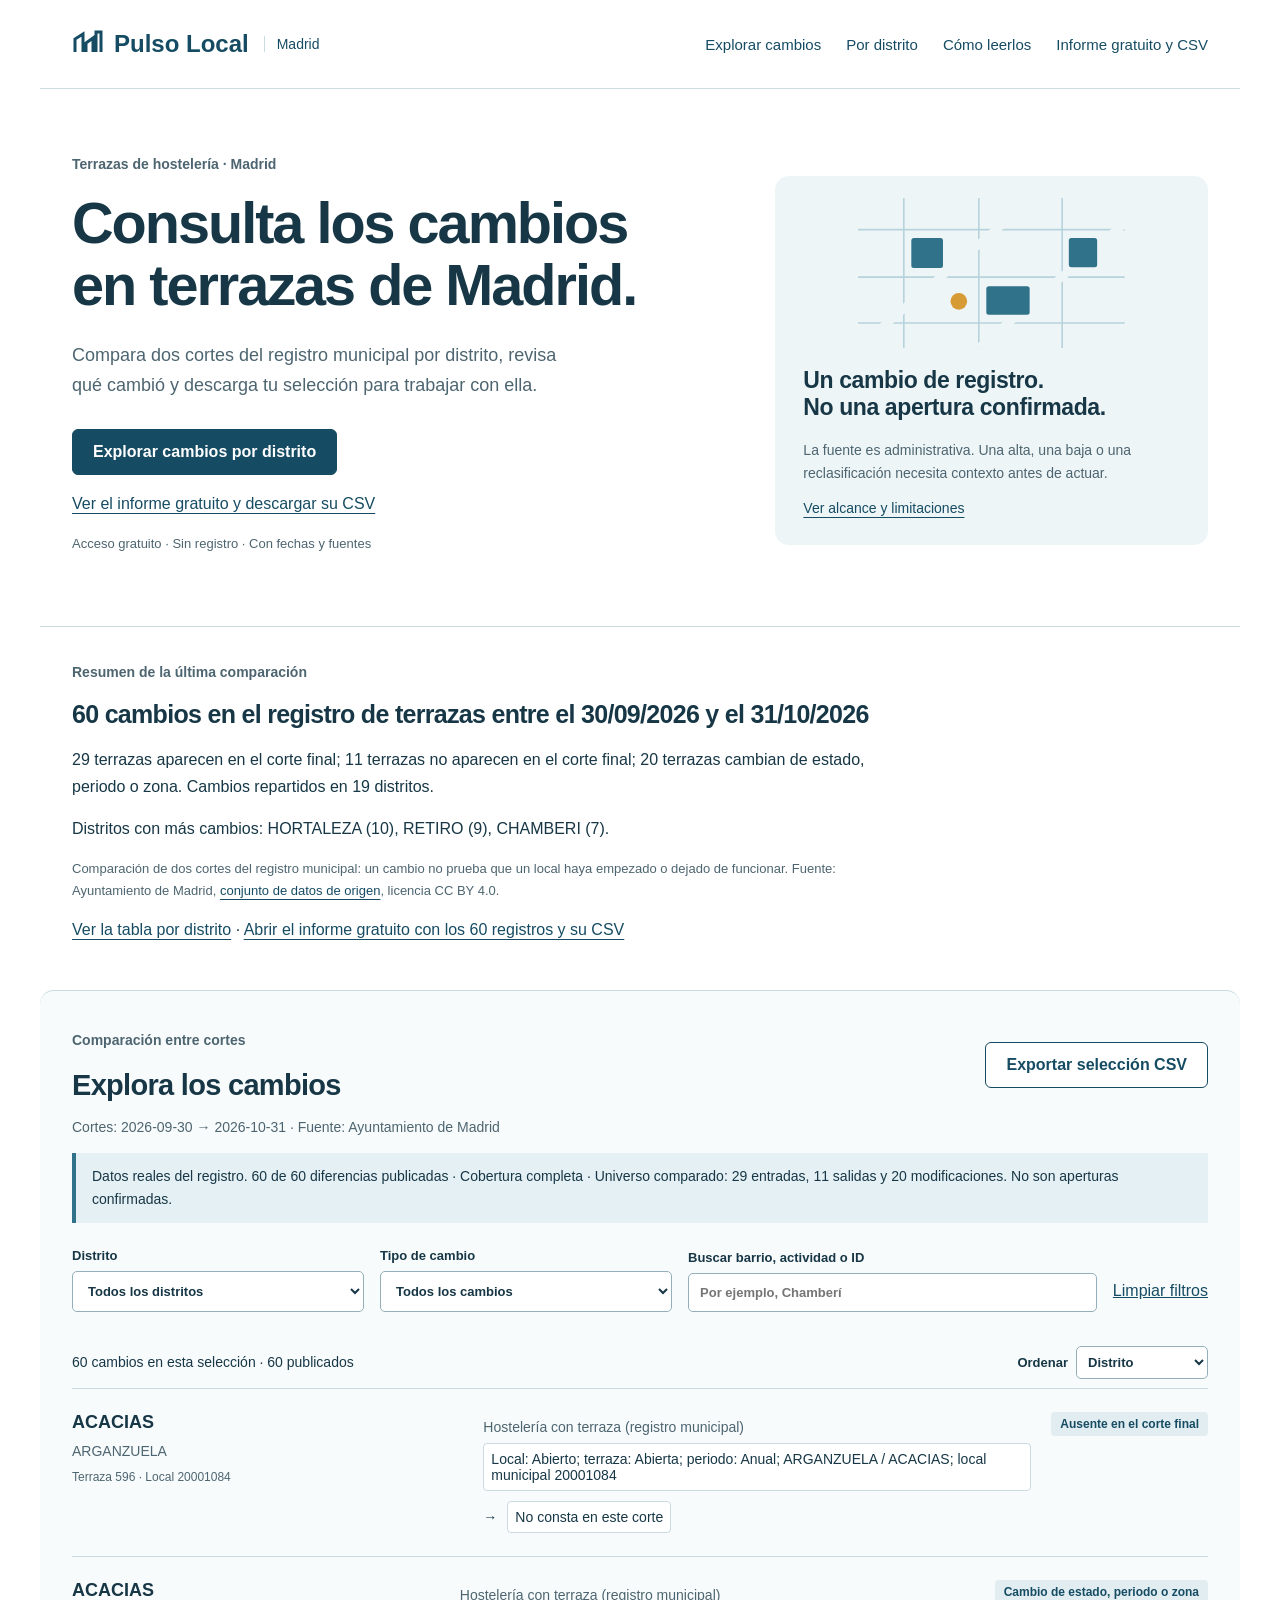
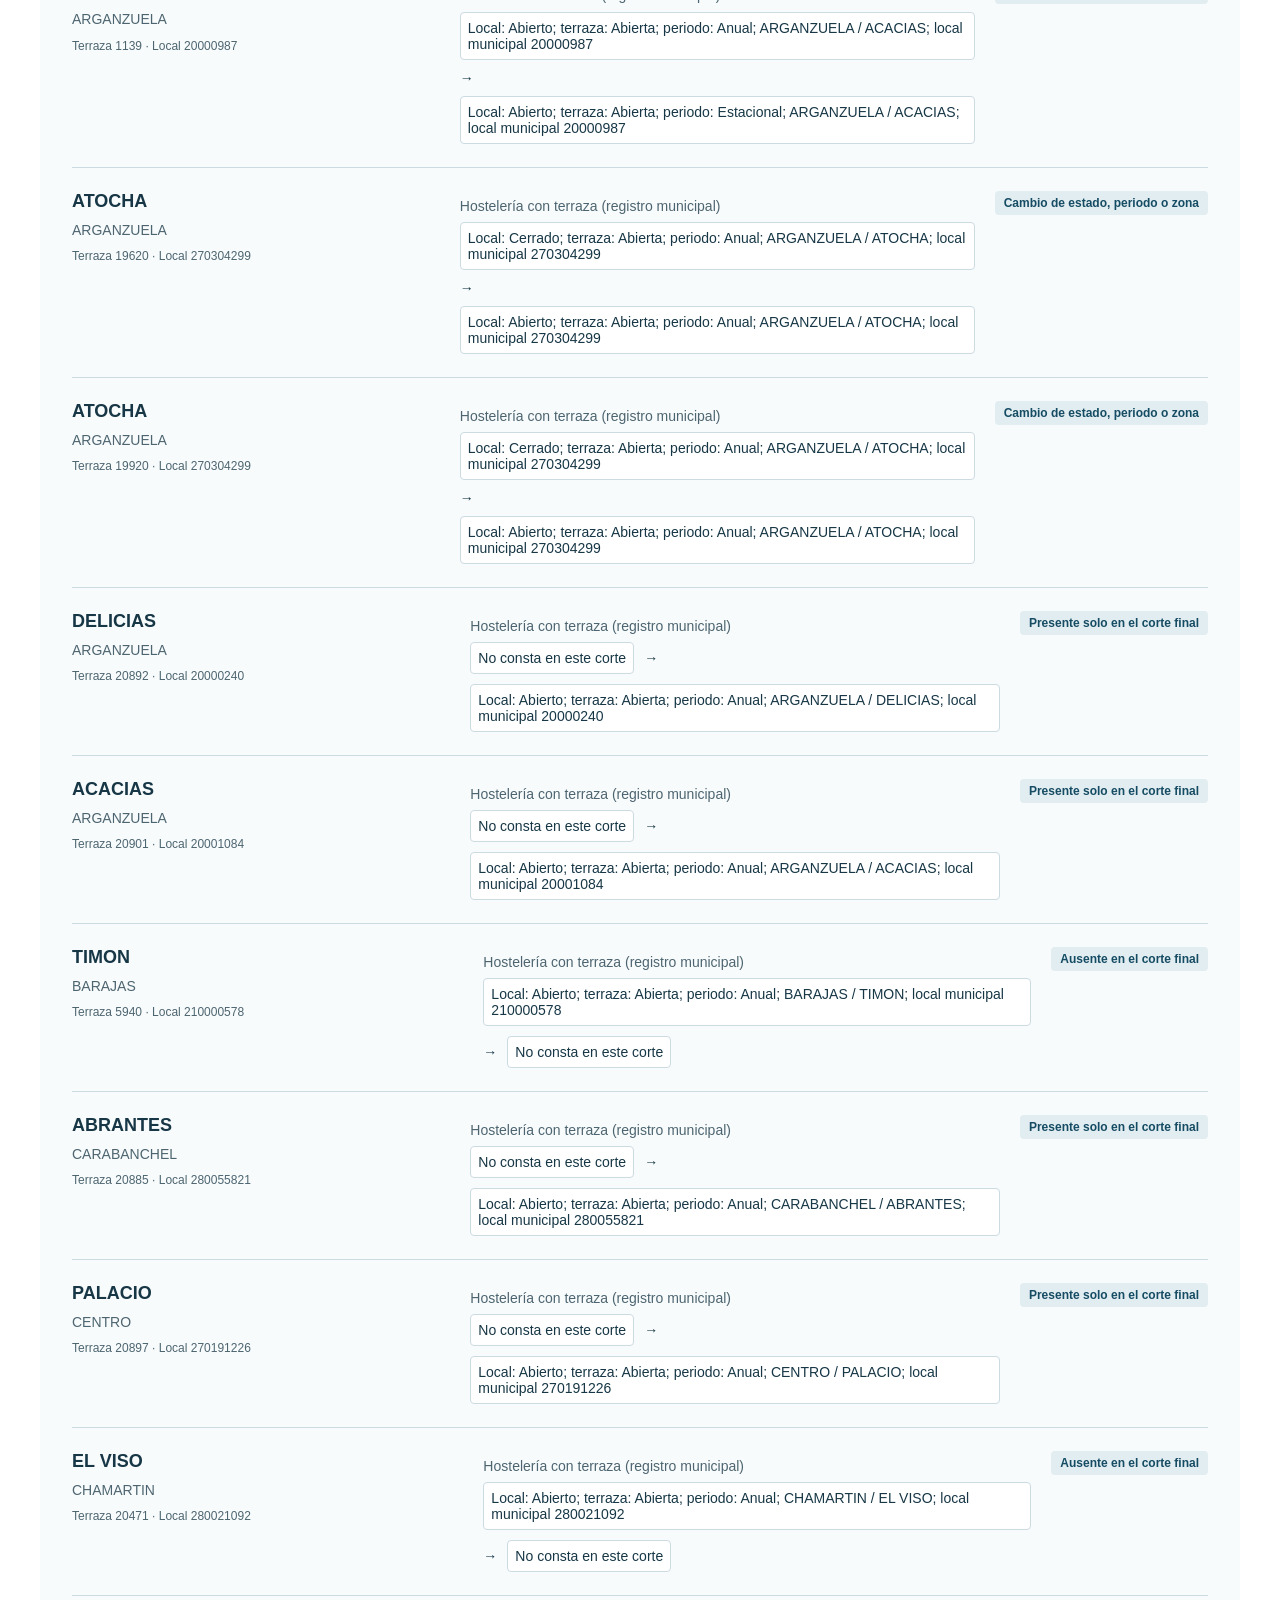
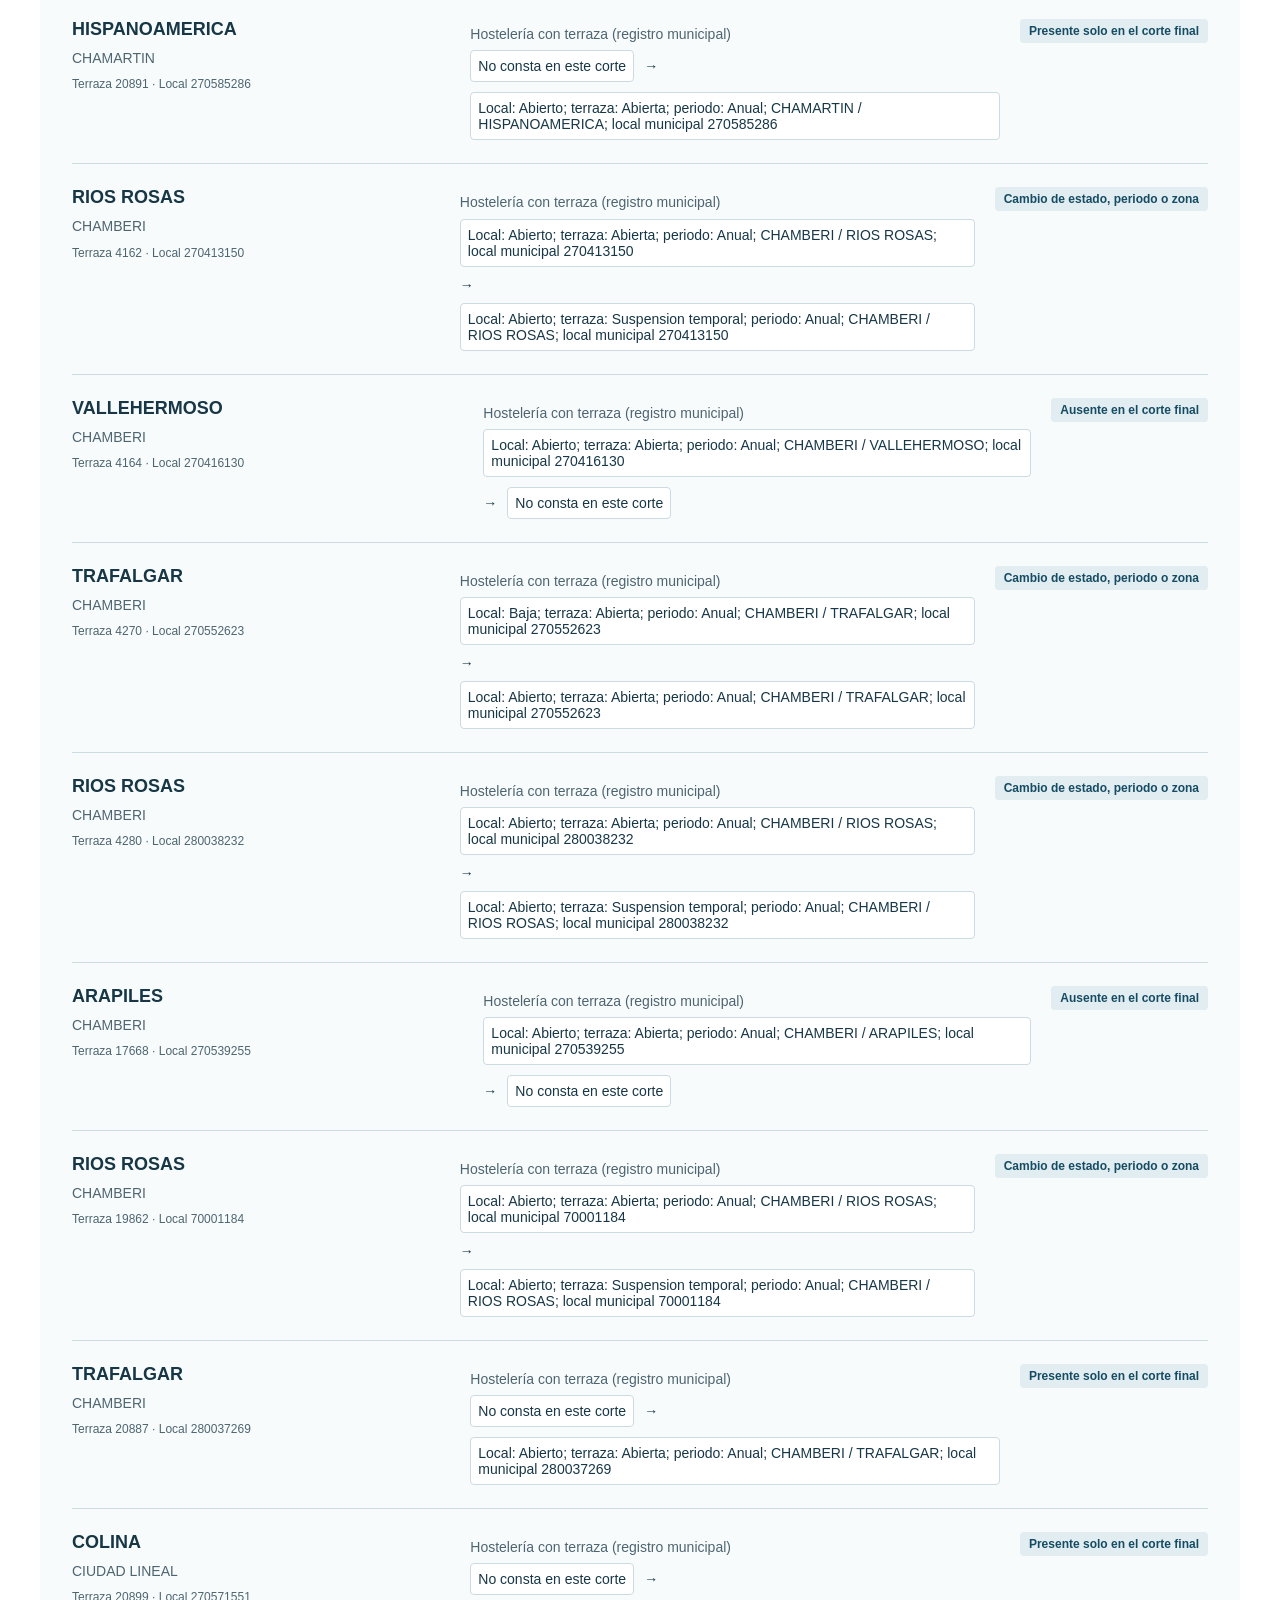
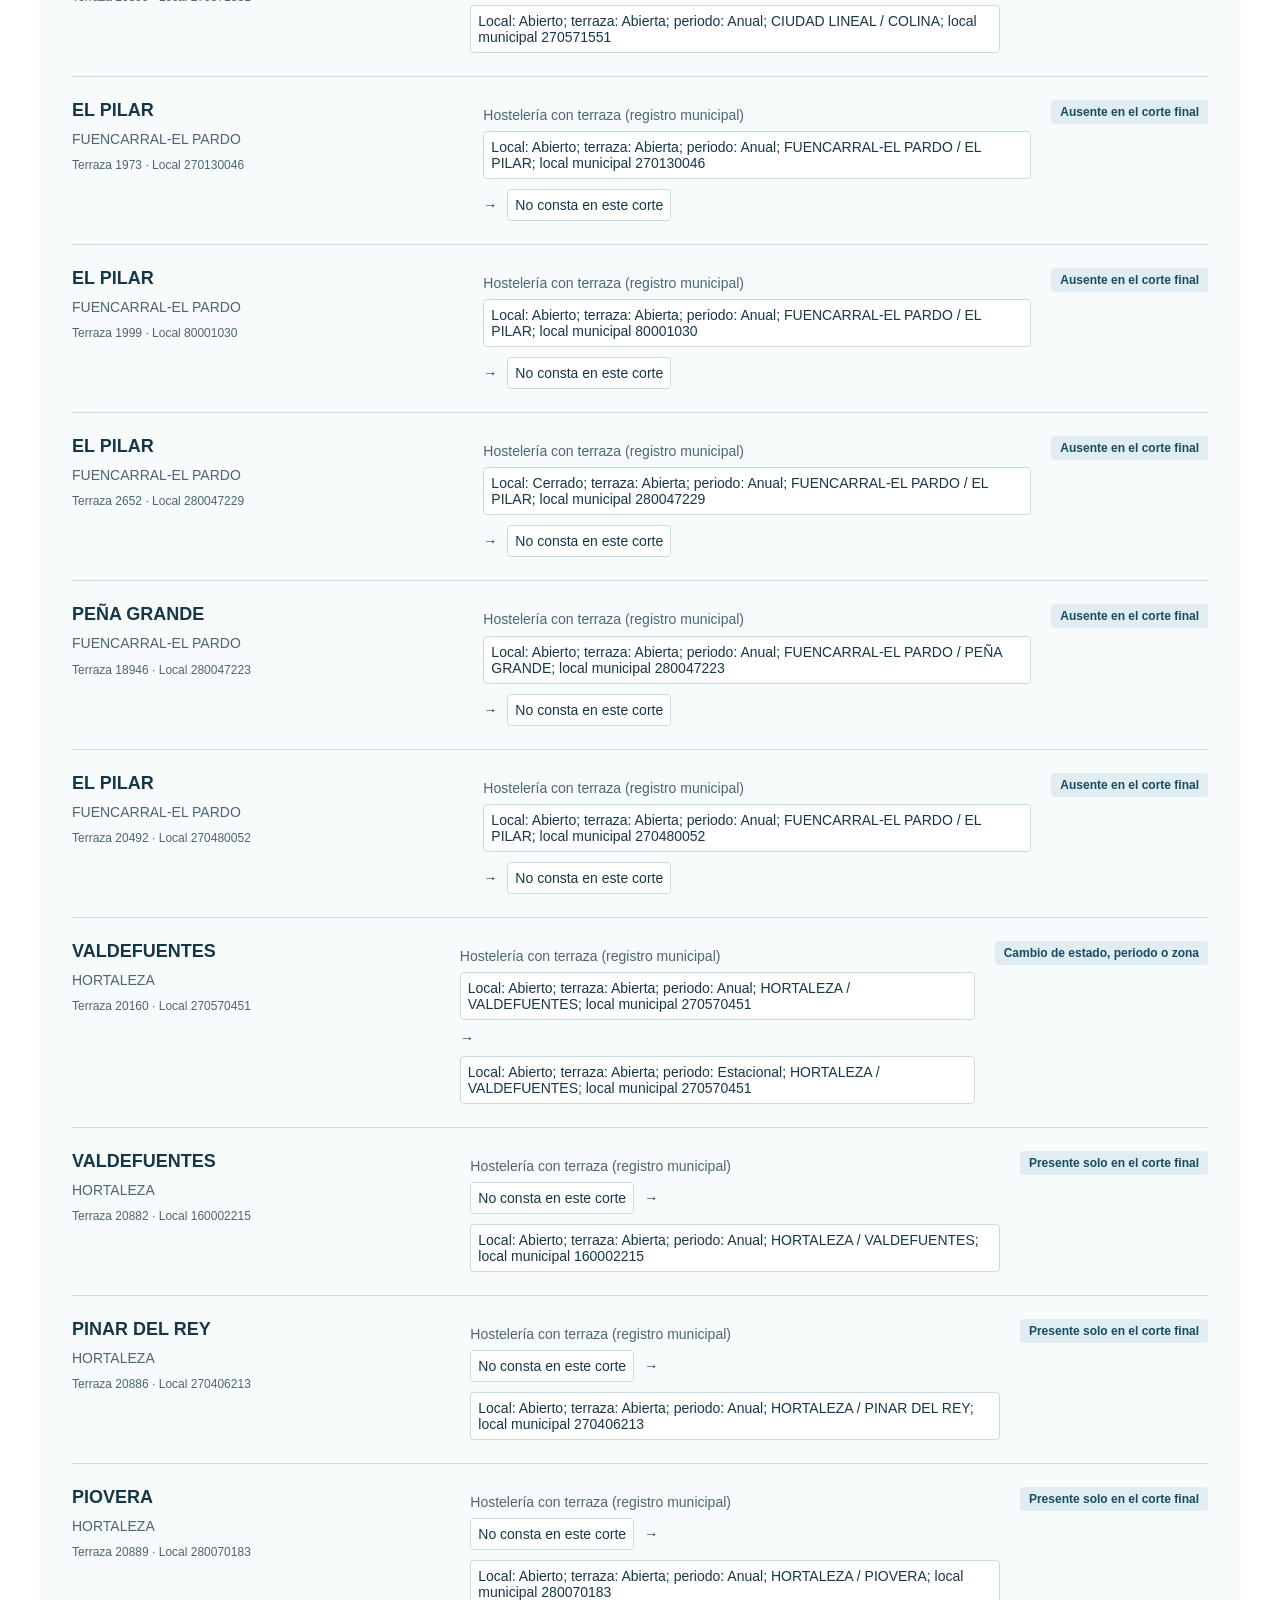
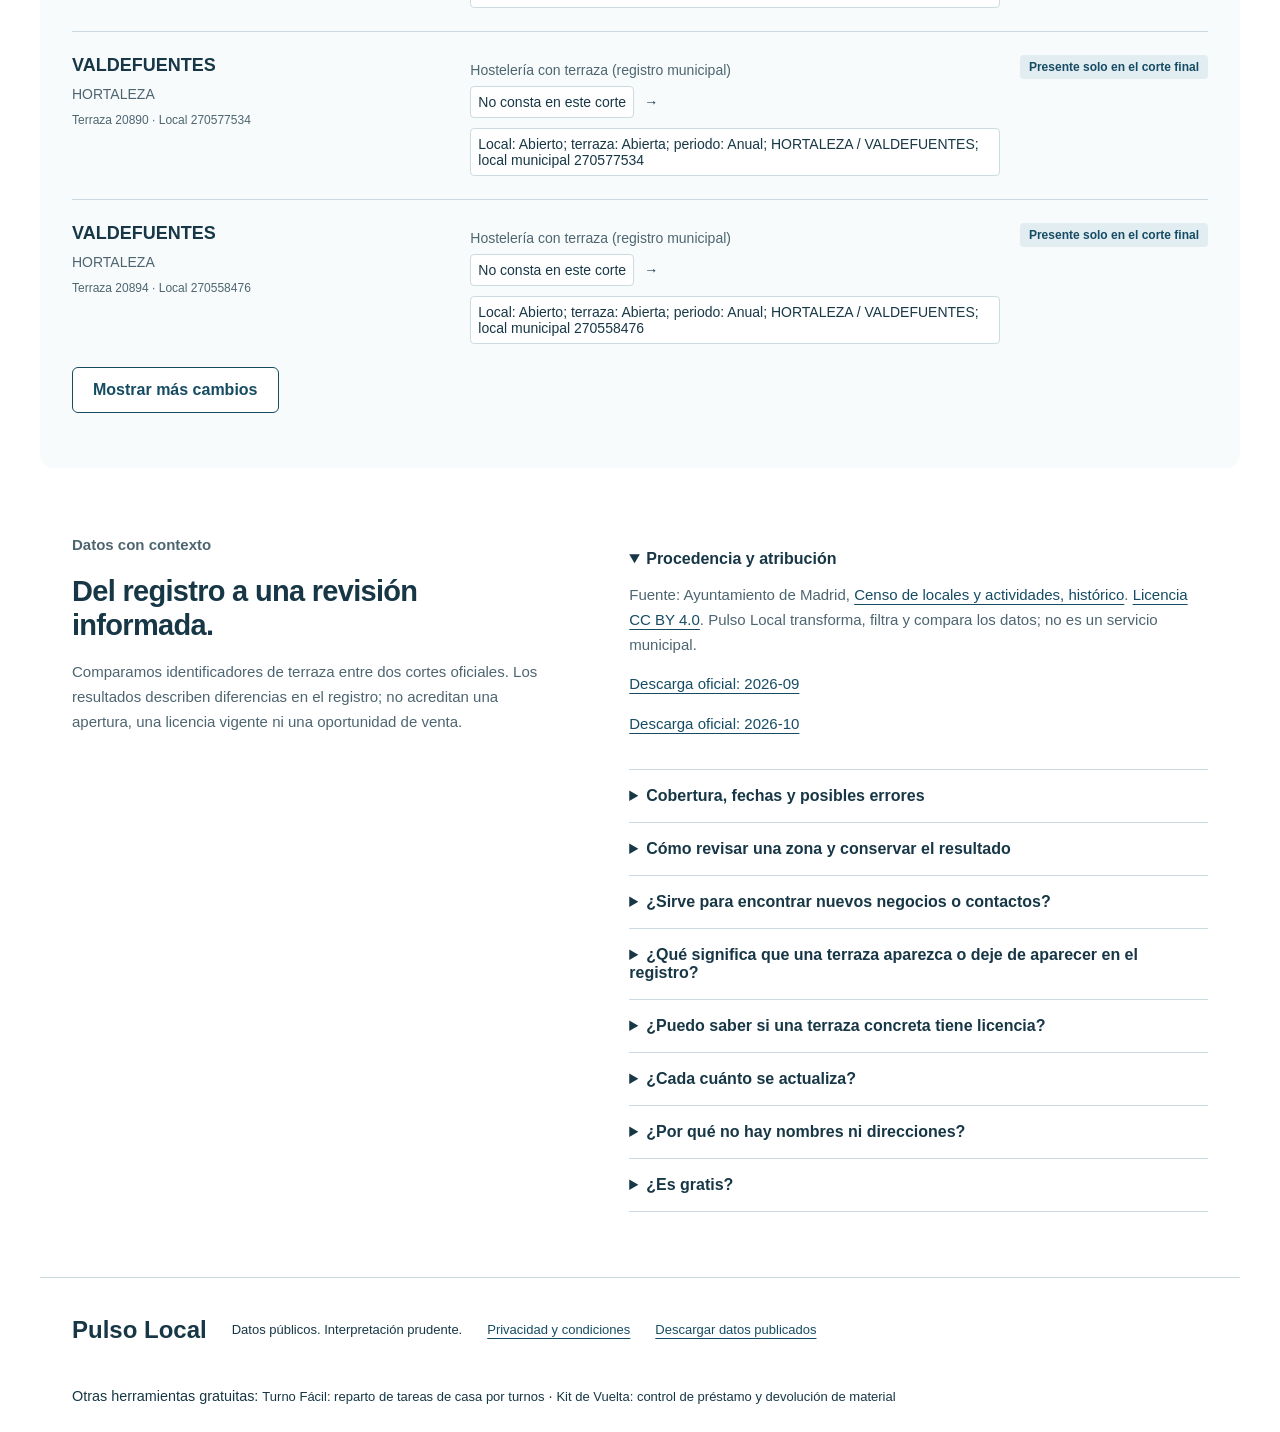
==== index.html @ a9654939 "Fase 2: cuadrante, hoja de préstamo, resumen por distrito" ====
<!doctype html>
<html lang="es"><head><meta charset="utf-8"><meta http-equiv="Content-Security-Policy" content="default-src &#x27;none&#x27;; script-src &#x27;self&#x27;; style-src &#x27;self&#x27;; img-src &#x27;self&#x27; data:; font-src &#x27;self&#x27;; connect-src &#x27;self&#x27;; manifest-src &#x27;self&#x27;; object-src &#x27;none&#x27;; base-uri &#x27;none&#x27;; form-action &#x27;none&#x27;; frame-src &#x27;none&#x27;; worker-src &#x27;none&#x27;"><meta name="referrer" content="no-referrer"><meta name="robots" content="index,follow"><link rel="canonical" href="https://paniset.github.io/pulso-local-madrid/"><meta name="google-site-verification" content="yU-MmDAEv0MF0oqv6WEPJR-Wn4J0yyzl8J-dgcel0is"><meta property="og:type" content="website"><meta name="twitter:card" content="summary"><meta property="og:title" content="Cambios en terrazas de Madrid por distrito | Pulso Local"><meta name="twitter:title" content="Cambios en terrazas de Madrid por distrito | Pulso Local"><meta property="og:description" content="Compara dos cortes del registro municipal de terrazas de Madrid, filtra por distrito y descarga el informe y CSV gratis, con fechas y fuentes."><meta name="twitter:description" content="Compara dos cortes del registro municipal de terrazas de Madrid, filtra por distrito y descarga el informe y CSV gratis, con fechas y fuentes."><meta property="og:url" content="https://paniset.github.io/pulso-local-madrid/"><title>Cambios en terrazas de Madrid por distrito | Pulso Local</title><meta name="description" content="Compara dos cortes del registro municipal de terrazas de Madrid, filtra por distrito y descarga el informe y CSV gratis, con fechas y fuentes."><meta name="viewport" content="width=device-width,initial-scale=1"><meta name="theme-color" content="#164c63"><link rel="stylesheet" href="style.css"><link rel="icon" href="favicon.svg" type="image/svg+xml"><script type="module" src="app.js"></script><script type="application/ld+json">{"@context":"https://schema.org","@type":"Dataset","name":"Cambios en el registro de terrazas de hostelería de Madrid (septiembre-octubre 2026)","description":"Comparación de dos cortes mensuales del registro municipal de terrazas de hostelería de Madrid: terrazas que aparecen o dejan de aparecer en el corte final y cambios de estado, por distrito y barrio, con fechas y fuentes. Solo identificadores administrativos y zonas, sin direcciones ni nombres. Un cambio en el registro no prueba una apertura o un cierre real.","url":"https://paniset.github.io/pulso-local-madrid/","inLanguage":"es","isAccessibleForFree":true,"license":"https://creativecommons.org/licenses/by/4.0/","temporalCoverage":"2026-09-30/2026-10-31","spatialCoverage":{"@type":"Place","name":"Madrid, España"},"creator":{"@type":"Organization","name":"Pulso Local","url":"https://paniset.github.io/pulso-local-madrid/"},"publisher":{"@type":"Organization","name":"Pulso Local","url":"https://paniset.github.io/pulso-local-madrid/"},"isBasedOn":"https://datos.madrid.es/dataset/209548-0-censo-locales-historico","keywords":["terrazas","hostelería","Madrid","datos abiertos","distritos"],"distribution":[{"@type":"DataDownload","encodingFormat":"application/json","contentUrl":"https://paniset.github.io/pulso-local-madrid/data/radar.json"},{"@type":"DataDownload","encodingFormat":"text/csv","contentUrl":"https://paniset.github.io/pulso-local-madrid/pulso-muestra.csv"}],"dateModified":"2026-11-08"}</script></head>
<body><a class="skip" href="#radar">Ir al radar</a><header class="top"><a class="brand" href="./" aria-label="Pulso Local, inicio"><svg width="32" height="32" viewBox="0 0 32 32" aria-hidden="true"><path d="M3 24V11l8-5v18M14 24V15l7-5v14M24 24V4h5v20" fill="none" stroke="currentColor" stroke-width="3"/></svg>Pulso Local<span>Madrid</span></a><nav aria-label="Principal"><a href="#radar">Explorar cambios</a><a href="terrazas-madrid-por-distrito">Por distrito</a><a href="#metodo">Cómo leerlos</a><a href="muestra">Informe gratuito y CSV</a></nav></header>
<main><section class="intro"><div><p class="edition">Terrazas de hostelería · Madrid</p><h1>Consulta los cambios<br>en terrazas de Madrid.</h1><p class="lead">Compara dos cortes del registro municipal por distrito, revisa qué cambió y descarga tu selección para trabajar con ella.</p><a class="button" href="#radar">Explorar cambios por distrito</a><p><a href="muestra">Ver el informe gratuito y descargar su CSV</a></p><p class="small">Acceso gratuito · Sin registro · Con fechas y fuentes</p></div><aside class="context"><svg viewBox="0 0 320 180" aria-hidden="true"><g fill="none" stroke="#b7d4dd" stroke-width="2"><path d="M0 38h320M0 95h320M0 150h320M55 0v180M145 0v180M245 0v180"/><path d="M0 180 210 0M145 180 320 30" stroke-width="10" stroke="#eef5f7"/></g><g fill="#30728a"><rect x="64" y="48" width="38" height="36" rx="3"/><rect x="154" y="106" width="52" height="34" rx="3"/><rect x="253" y="48" width="34" height="35" rx="3"/></g><circle cx="121" cy="124" r="10" fill="#d69b35"/></svg><h2>Un cambio de registro.<br>No una apertura confirmada.</h2><p>La fuente es administrativa. Una alta, una baja o una reclasificación necesita contexto antes de actuar.</p><a href="#metodo">Ver alcance y limitaciones</a></aside></section>
<section id="resumen" class="summary" aria-labelledby="resumen-titulo"><p class="edition">Resumen de la última comparación</p><h2 id="resumen-titulo">60 cambios en el registro de terrazas entre el 30/09/2026 y el 31/10/2026</h2><p>29 terrazas aparecen en el corte final; 11 terrazas no aparecen en el corte final; 20 terrazas cambian de estado, periodo o zona. Cambios repartidos en 19 distritos.</p><p>Distritos con más cambios: HORTALEZA (10), RETIRO (9), CHAMBERI (7).</p><p class="small">Comparación de dos cortes del registro municipal: un cambio no prueba que un local haya empezado o dejado de funcionar. Fuente: Ayuntamiento de Madrid, <a href="https://datos.madrid.es/dataset/209548-0-censo-locales-historico">conjunto de datos de origen</a>, licencia CC BY 4.0.</p><p><a href="terrazas-madrid-por-distrito">Ver la tabla por distrito</a> · <a href="muestra">Abrir el informe gratuito con los 60 registros y su CSV</a></p></section>
<section id="radar" class="radar"><div class="section-head"><div><p class="edition">Comparación entre cortes</p><h2>Explora los cambios</h2></div><button id="export" class="secondary" disabled>Exportar selección CSV</button></div><p id="period" class="period">Cargando fechas y procedencia…</p><p id="notice" class="notice" role="status" aria-live="polite">Consultando el conjunto de datos.</p><div class="filters"><label>Distrito<select id="district"><option value="">Todos los distritos</option></select></label><label>Tipo de cambio<select id="type"><option value="">Todos los cambios</option></select></label><label class="search">Buscar barrio, actividad o ID<input id="search" type="search" placeholder="Por ejemplo, Chamberí" maxlength="120"></label><button id="reset" class="text-button">Limpiar filtros</button></div><div class="results-head"><p id="count" aria-live="polite">Sin resultados todavía</p><label>Ordenar<select id="sort"><option value="district">Distrito</option><option value="type">Tipo de cambio</option><option value="id">ID de terraza</option></select></label></div><div id="results" class="results"></div><button id="more" class="secondary" hidden>Mostrar más cambios</button><noscript><p>Este radar necesita JavaScript. Puedes descargar el <a href="data/radar.json">conjunto de datos</a> y consultar las fuentes del apartado siguiente.</p></noscript></section>
<section id="metodo" class="method"><div><p class="edition">Datos con contexto</p><h2>Del registro a una revisión informada.</h2><p>Comparamos identificadores de terraza entre dos cortes oficiales. Los resultados describen diferencias en el registro; no acreditan una apertura, una licencia vigente ni una oportunidad de venta.</p></div><div><details open><summary>Procedencia y atribución</summary><p>Fuente: Ayuntamiento de Madrid, <a href="https://datos.madrid.es/dataset/209548-0-censo-locales-historico">Censo de locales y actividades, histórico</a>. <a href="https://creativecommons.org/licenses/by/4.0/deed.es">Licencia CC BY 4.0</a>. Pulso Local transforma, filtra y compara los datos; no es un servicio municipal.</p><div id="sources"></div></details><details><summary>Cobertura, fechas y posibles errores</summary><p id="coverage">El registro puede contener inconsistencias y correcciones retrospectivas. La fecha del corte no equivale a la fecha del cambio real. Una ausencia puede responder a cambios de clasificación.</p><p>No se muestran nombres de titulares, teléfonos, correos ni direcciones exactas. Los identificadores sirven para revisar la fuente, no para identificar personas.</p></details><details><summary>Cómo revisar una zona y conservar el resultado</summary><ol><li>Comprueba las fechas de los dos cortes y selecciona tu distrito.</li><li>Revisa el tipo de cambio y los estados anterior y posterior. Busca el identificador en la descarga oficial cuando necesites contrastarlo.</li><li>Exporta la selección CSV para tu hoja de cálculo. Para una lectura sin filtros, abre el <a href="muestra">informe gratuito con procedencia y límites</a>.</li></ol></details><details><summary>¿Sirve para encontrar nuevos negocios o contactos?</summary><p>No es un listado de aperturas ni de potenciales clientes. Sirve como punto de partida para estudiar diferencias administrativas. No contiene contactos ni direcciones exactas; comprueba cada caso antes de sacar conclusiones.</p></details><details><summary>¿Qué significa que una terraza aparezca o deje de aparecer en el registro?</summary><p>Que su identificador está en el corte final y no en el inicial, o al revés. Es una diferencia entre dos versiones del registro municipal: puede responder a una tramitación, a una corrección de datos o a una reclasificación. No demuestra que un local haya empezado o dejado de funcionar.</p></details><details><summary>¿Puedo saber si una terraza concreta tiene licencia?</summary><p>Esta herramienta no lo dice: solo compara dos cortes del registro y no comprueba licencias ni su vigencia. Para un caso concreto, consulta la sede electrónica del Ayuntamiento de Madrid o la junta municipal del distrito, y el <a href="https://datos.madrid.es/dataset/209548-0-censo-locales-historico">conjunto de datos de origen</a>. Esta información no es asesoramiento legal.</p></details><details><summary>¿Cada cuánto se actualiza?</summary><p>La comparación se sustituye cuando se publica una nueva comparación; las fechas de los dos cortes usados aparecen en el resumen y en el radar. No es un registro en tiempo real ni refleja la fecha real de cada cambio. Si necesitas un dato vigente, consulta la fuente municipal.</p></details><details><summary>¿Por qué no hay nombres ni direcciones?</summary><p>Porque no hacen falta para estudiar diferencias en el registro y pueden identificar a personas. Pulso Local solo publica identificadores administrativos, distrito, barrio y actividad; no incluye rótulos, titulares, contactos, direcciones exactas ni coordenadas.</p></details><details><summary>¿Es gratis?</summary><p>El radar, la tabla por distrito y el informe son gratuitos y no requieren cuenta.</p></details></div></section></main>
<footer><div class="brand">Pulso Local</div><p>Datos públicos. Interpretación prudente.</p><a href="legal">Privacidad y condiciones</a><a href="data/radar.json" download>Descargar datos publicados</a><nav class="otras" aria-label="Otras herramientas gratuitas">Otras herramientas gratuitas: <a href="https://paniset.github.io/turno-facil/">Turno Fácil: reparto de tareas de casa por turnos</a> · <a href="https://paniset.github.io/kit-de-vuelta/">Kit de Vuelta: control de préstamo y devolución de material</a></nav></footer></body></html>
---- style.css ----
:root{font-family:"Segoe UI",Calibri,Arial,sans-serif;color:#173746;background:#fff;font-synthesis:none;--blue:#164c63;--soft:#eef5f7;--line:#cbdbe1;--muted:#4d6570}*{box-sizing:border-box}html{scroll-behavior:smooth;scroll-padding-top:20px}body{margin:0}a{color:var(--blue);text-underline-offset:4px}button,input,select{font:inherit}button,a,input,select,summary{touch-action:manipulation}button{cursor:pointer}button:disabled{opacity:.5;cursor:not-allowed}:focus-visible{outline:3px solid #a46c10;outline-offset:4px}.skip{position:absolute;top:-80px;background:white;padding:14px;z-index:5}.skip:focus{top:0}.top,main,footer{max-width:1200px;margin:auto}.top{display:flex;justify-content:space-between;align-items:center;padding:28px 32px;border-bottom:1px solid var(--line)}.brand{font-size:24px;font-weight:750;display:flex;align-items:center;gap:10px;text-decoration:none}.brand span{font-size:14px;font-weight:400;border-left:1px solid var(--line);padding-left:12px;margin-left:5px}nav{display:flex;gap:25px}nav a{text-decoration:none;font-size:15px}.intro{display:grid;grid-template-columns:1.45fr 1fr;gap:76px;padding:64px 32px 58px;align-items:center}.edition{font-size:14px;font-weight:600;color:var(--muted);margin:0 0 16px}h1{font-size:clamp(36px,4.5vw,58px);line-height:1.08;letter-spacing:-2px;margin:0 0 25px;font-weight:700}h2{font-size:29px;line-height:1.18;letter-spacing:-.7px;margin:0 0 18px}p{line-height:1.65}.lead{font-size:18px;max-width:510px;color:var(--muted)}.button,.secondary{display:inline-block;background:var(--blue);color:#fff;border:1px solid var(--blue);padding:13px 20px;border-radius:6px;text-decoration:none;font-weight:600}.button{margin-top:10px}.secondary{background:white;color:var(--blue)}.small{font-size:13px;color:var(--muted)}.context{background:var(--soft);border-radius:14px;padding:22px 28px 28px}.context svg{width:100%;height:150px;margin-bottom:15px}.context h2{font-size:23px;letter-spacing:-.4px}.context p{font-size:14px;color:var(--muted)}.context a{font-size:14px}.radar{padding:38px 32px 55px;border-top:1px solid var(--line);background:#f8fbfc;border-radius:14px}.section-head{display:flex;align-items:center;justify-content:space-between;gap:20px}.section-head h2{margin:0}.period{font-size:14px;color:var(--muted)}.notice{background:#e5f0f4;border-left:4px solid #30728a;padding:12px 16px;font-size:14px}.notice.warning{background:#fff4d9;border-color:#a46c10}.notice.error{background:#fce9e5;border-color:#ae3924}.filters{display:grid;grid-template-columns:1fr 1fr 1.4fr auto;gap:16px;align-items:end;margin:25px 0}.filters label,.results-head label{font-size:13px;font-weight:600;display:grid;gap:8px}select,input{width:100%;min-width:0;padding:11px;border:1px solid #94afb9;border-radius:5px;background:white;color:#173746}button.text-button{background:none;border:0;padding:12px 0;color:var(--blue);text-decoration:underline}.results-head{display:flex;align-items:center;justify-content:space-between;font-size:14px}.results-head label{display:flex;align-items:center}.results-head select{width:auto;padding:7px}.record{display:grid;grid-template-columns:1fr 1.4fr auto;gap:20px;padding:23px 0;border-top:1px solid var(--line);align-items:start}.record h3{margin:0 0 7px;font-size:18px}.record p{margin:4px 0;font-size:14px;color:var(--muted)}.record small{color:var(--muted);font-size:12px}.tag{display:inline-block;font-size:12px;padding:5px 9px;background:#e1edf1;border-radius:4px;color:var(--blue);font-weight:600}.delta{display:flex;gap:10px;align-items:center;font-size:14px;flex-wrap:wrap}.delta span{background:white;border:1px solid var(--line);padding:7px;border-radius:4px}.empty{padding:35px 0}.method{padding:65px 32px;display:grid;grid-template-columns:1fr 1.2fr;gap:75px}.method p{font-size:15px;color:var(--muted)}details{border-bottom:1px solid var(--line);padding:17px 0}summary{font-size:16px;font-weight:600;cursor:pointer}footer{border-top:1px solid var(--line);padding:28px 32px;display:flex;gap:25px;align-items:center;flex-wrap:wrap}footer p,footer a{font-size:13px}.legal{max-width:760px;padding:45px 25px}.legal h1{font-size:40px}.legal h2{margin-top:35px;font-size:25px}@media(max-width:850px){.intro{gap:30px}.filters{grid-template-columns:1fr 1fr}.method{gap:35px}.record{grid-template-columns:1fr 1fr}.record>.tag{grid-column:1/-1;justify-self:start}}@media(max-width:600px){.top{padding:20px;align-items:flex-start}.brand{font-size:20px}.brand span{display:none}nav{gap:12px;flex-direction:column}nav a{font-size:13px}.intro{display:block;padding:40px 20px}.context{margin-top:30px}.context svg{height:110px}h1{letter-spacing:-1px}.radar{border-radius:0;padding:30px 20px}.section-head{align-items:flex-start;flex-direction:column;gap:8px}.filters{grid-template-columns:1fr}.results-head{align-items:flex-start;gap:12px;flex-direction:column;margin-bottom:20px}.record{grid-template-columns:1fr;gap:12px}.method{grid-template-columns:1fr;padding:40px 20px;gap:15px}footer{padding:25px 20px;gap:15px}}@media(prefers-reduced-motion:reduce){html{scroll-behavior:auto}}

[hidden]{display:none!important}
.otras{display:block;flex-basis:100%;margin-top:.6rem;font-size:.9em}
.otras a{color:inherit}
.summary{padding:34px 32px 30px;border-top:1px solid var(--line)}.summary h2{font-size:25px;max-width:820px}.summary p{max-width:820px}@media(max-width:600px){.summary{padding:28px 20px}}
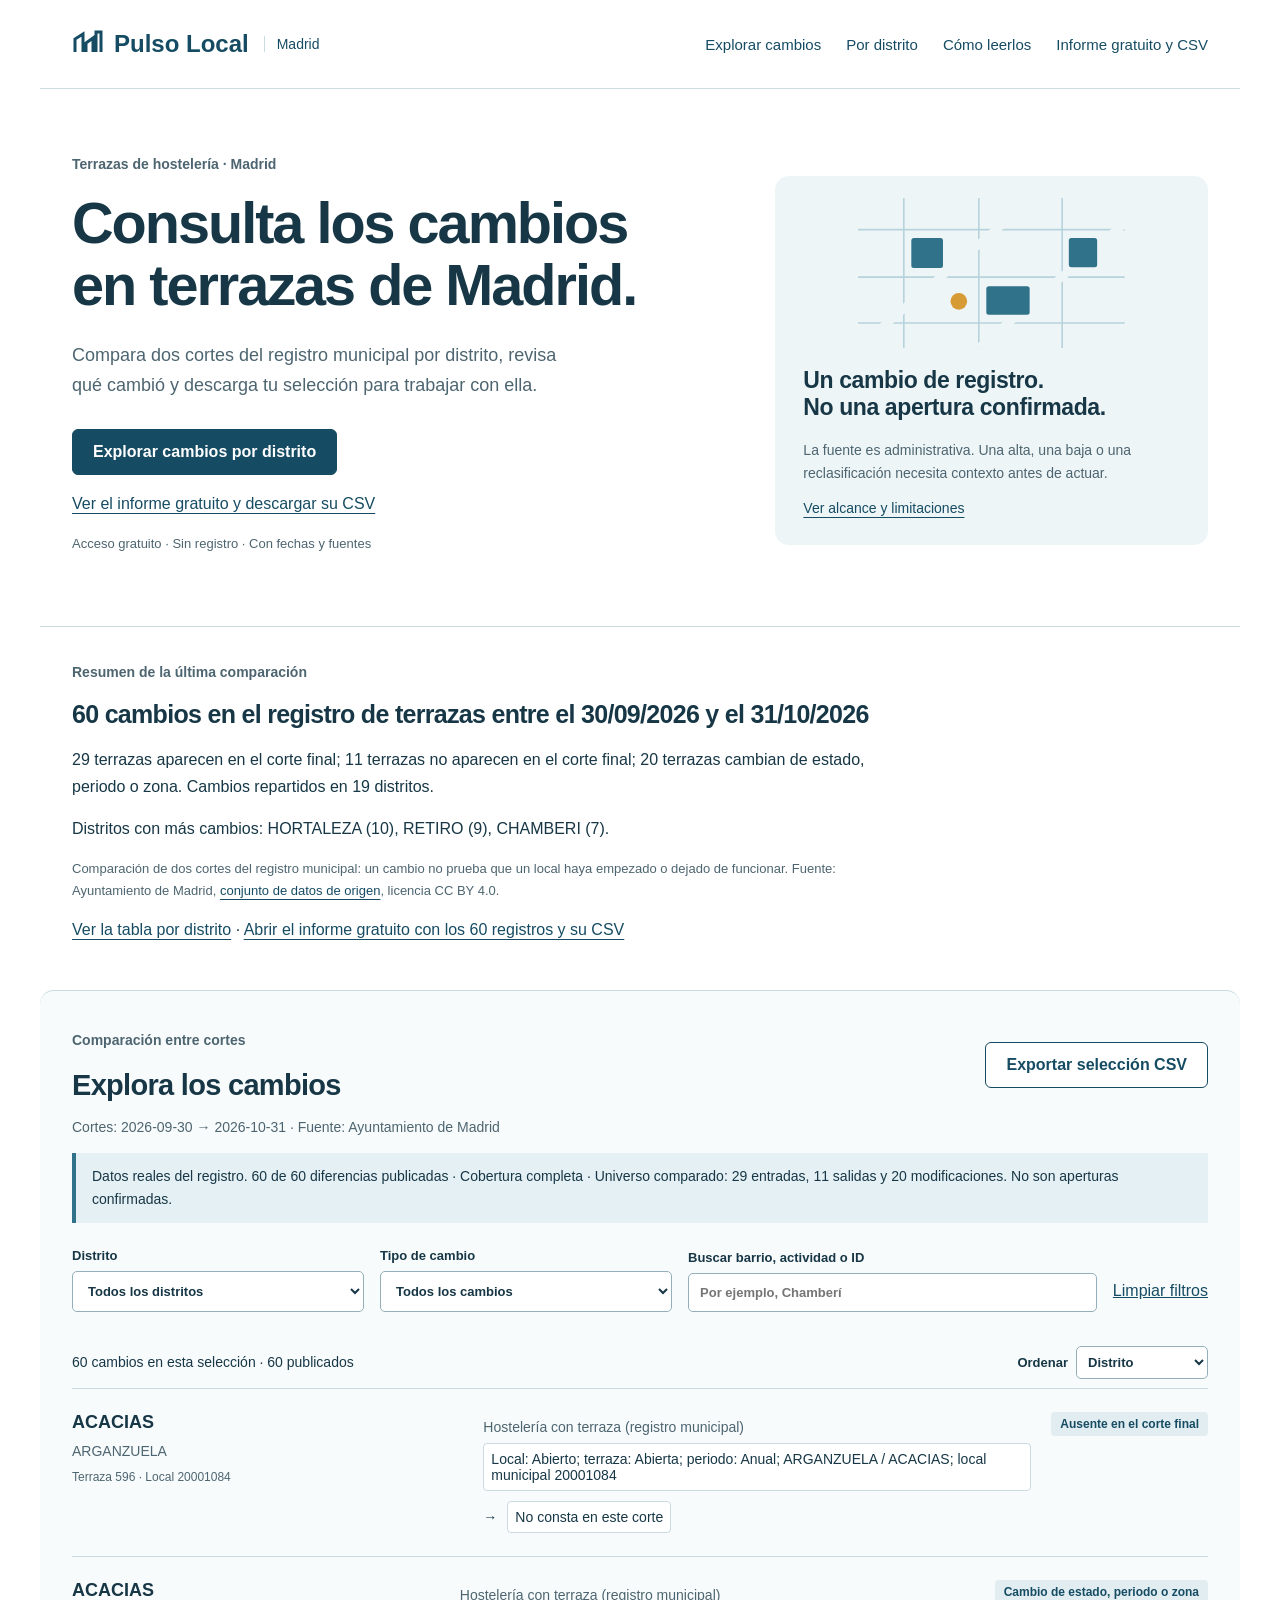
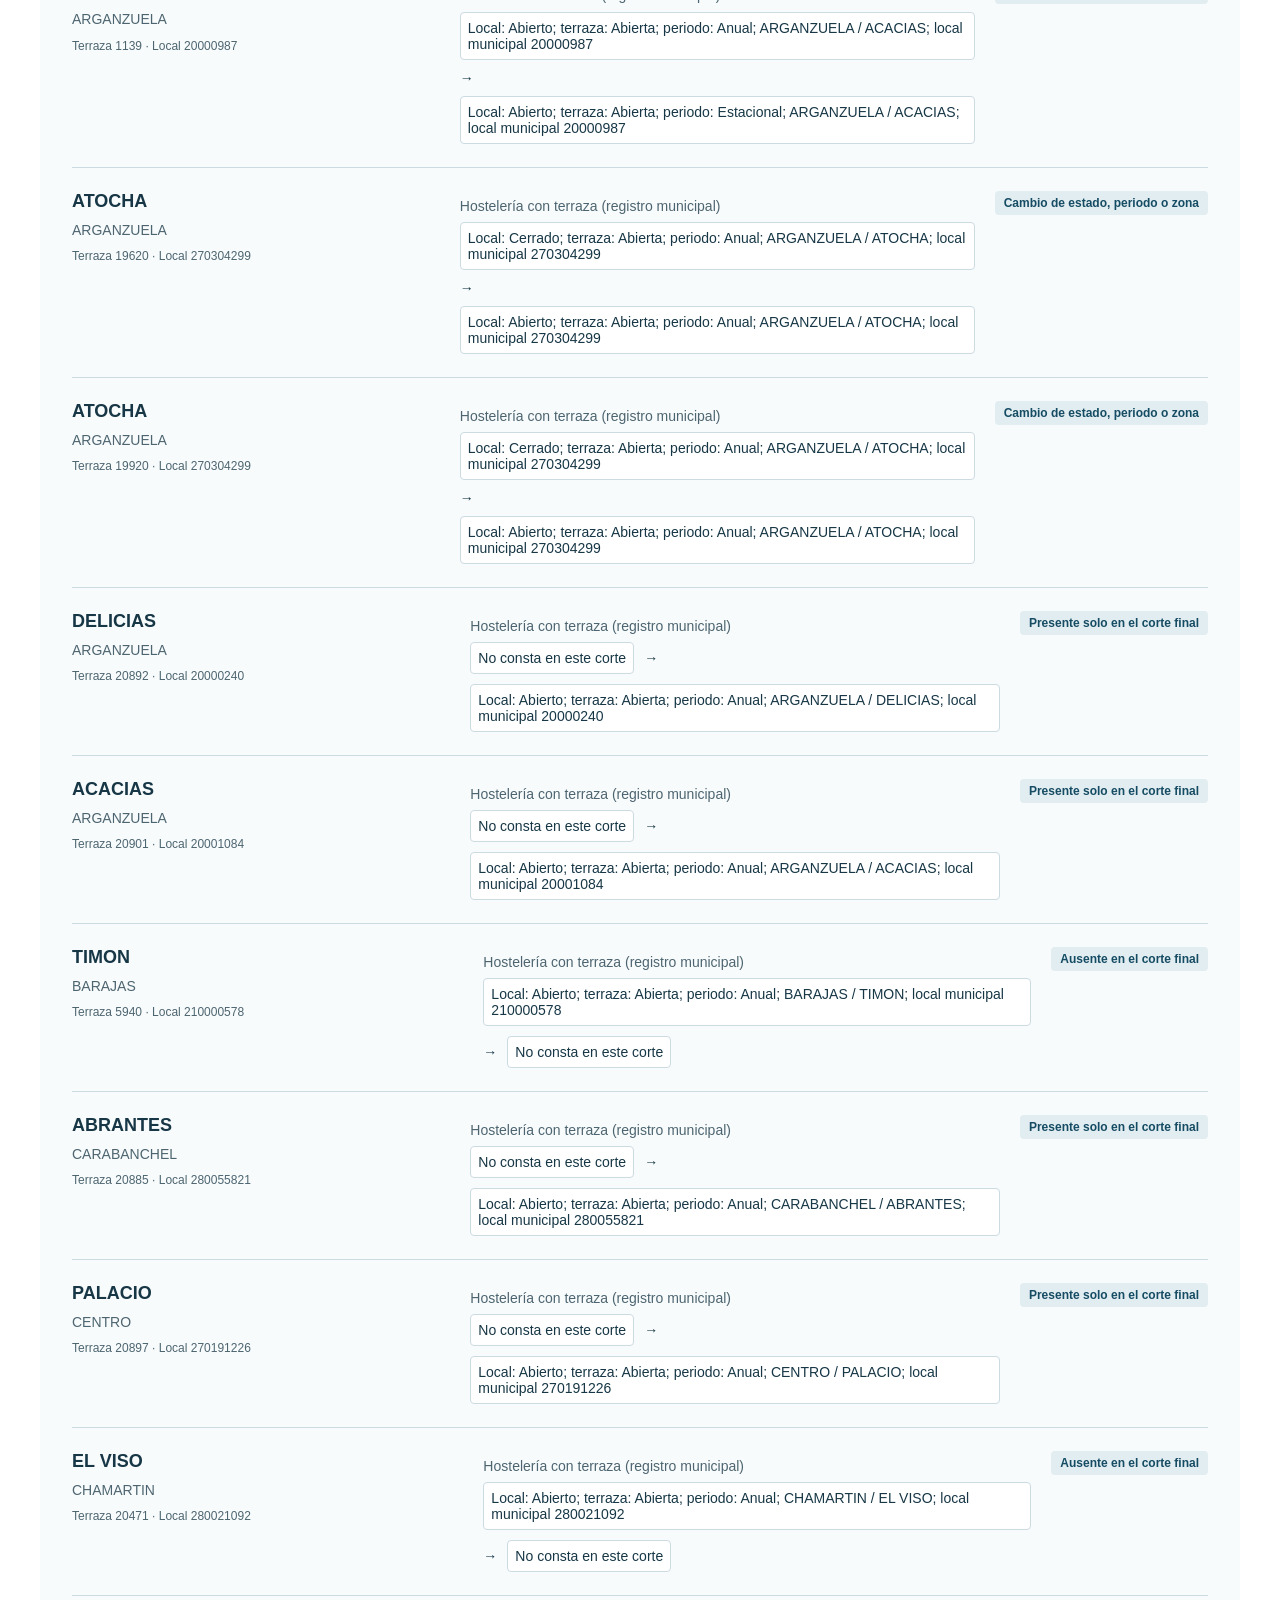
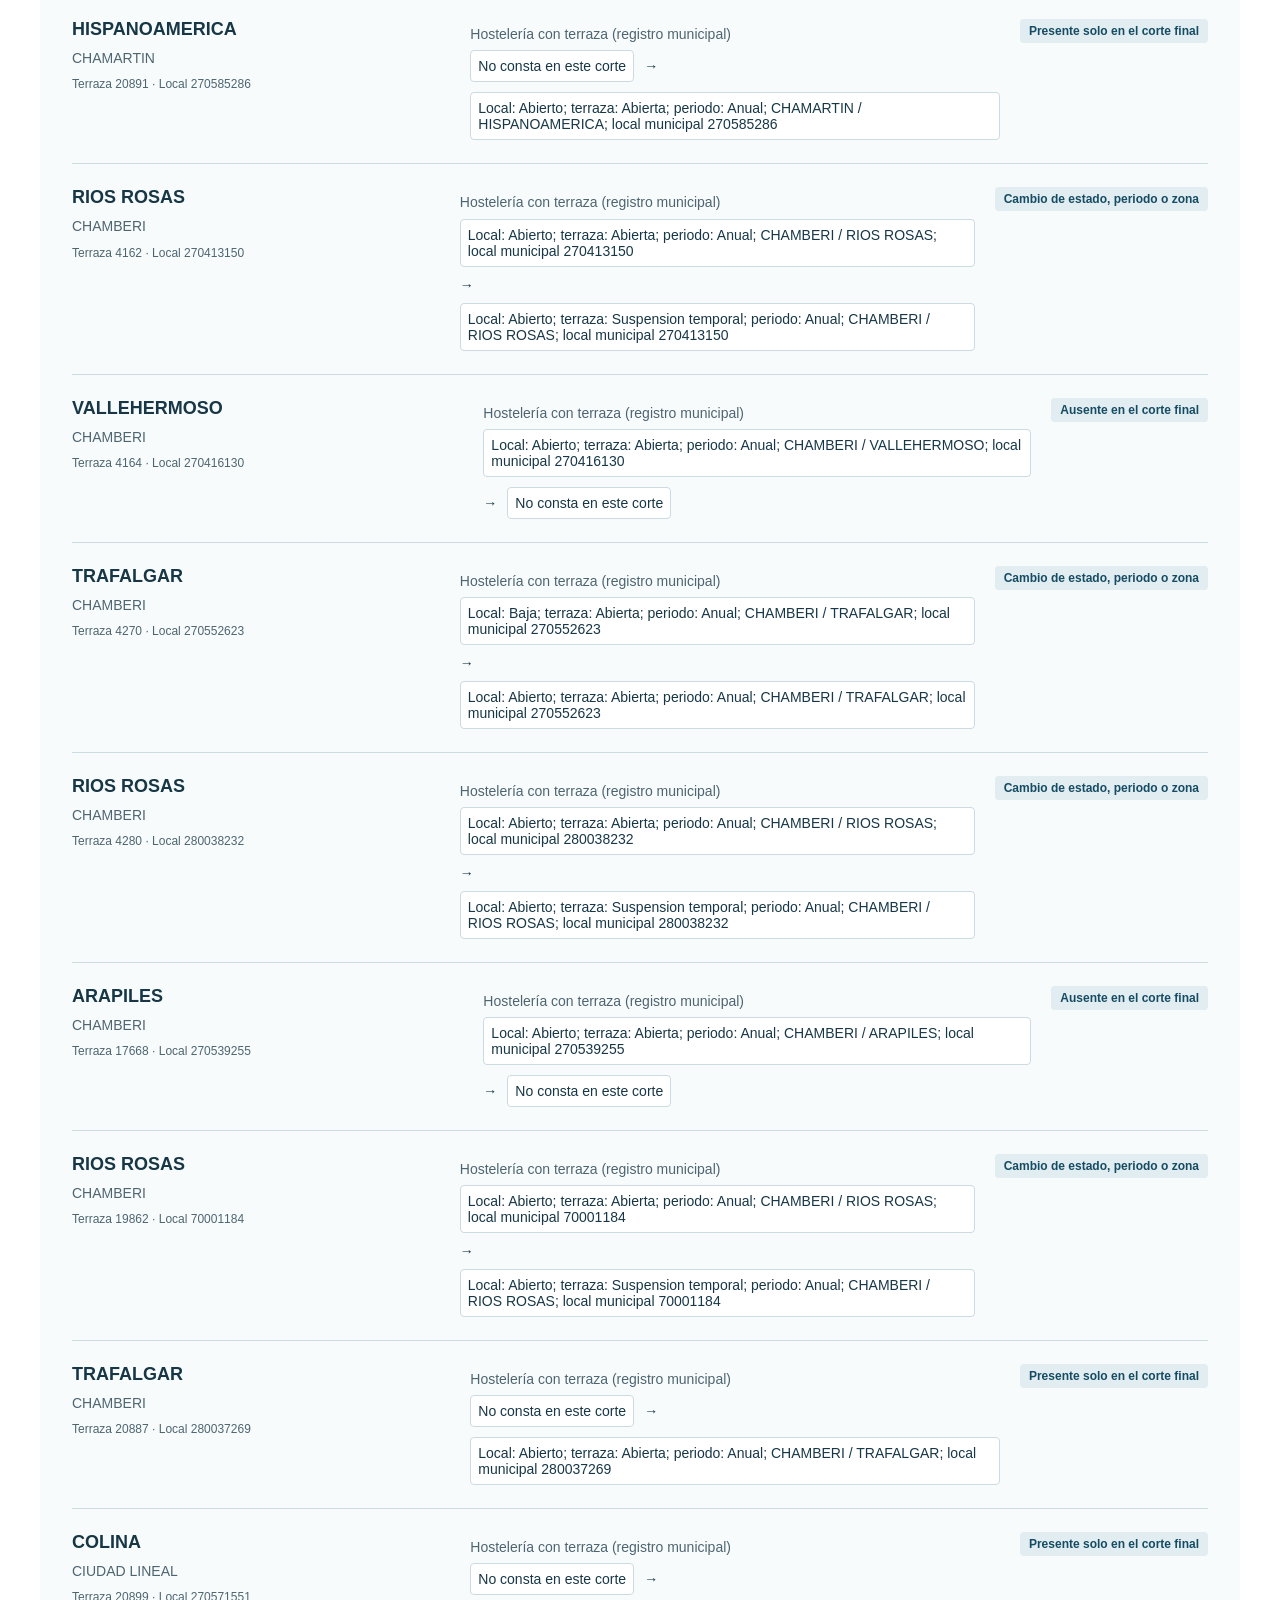
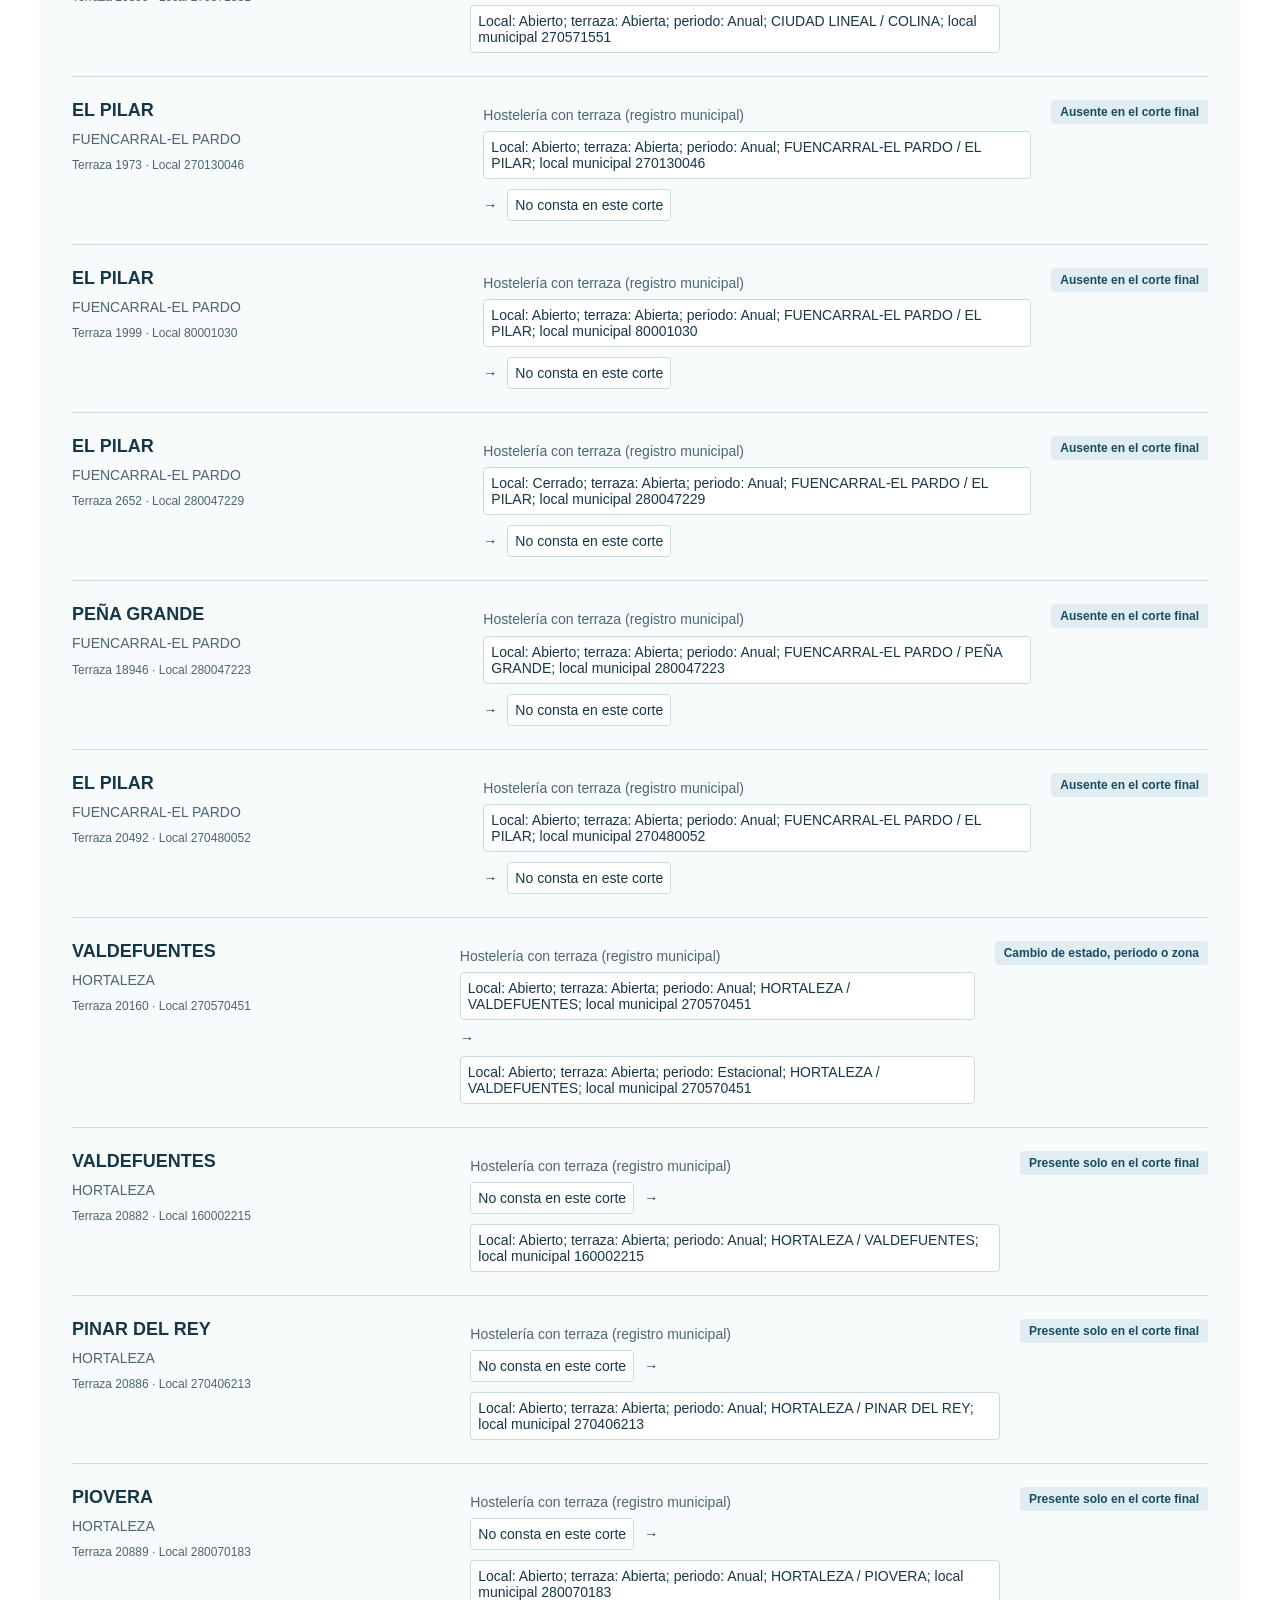
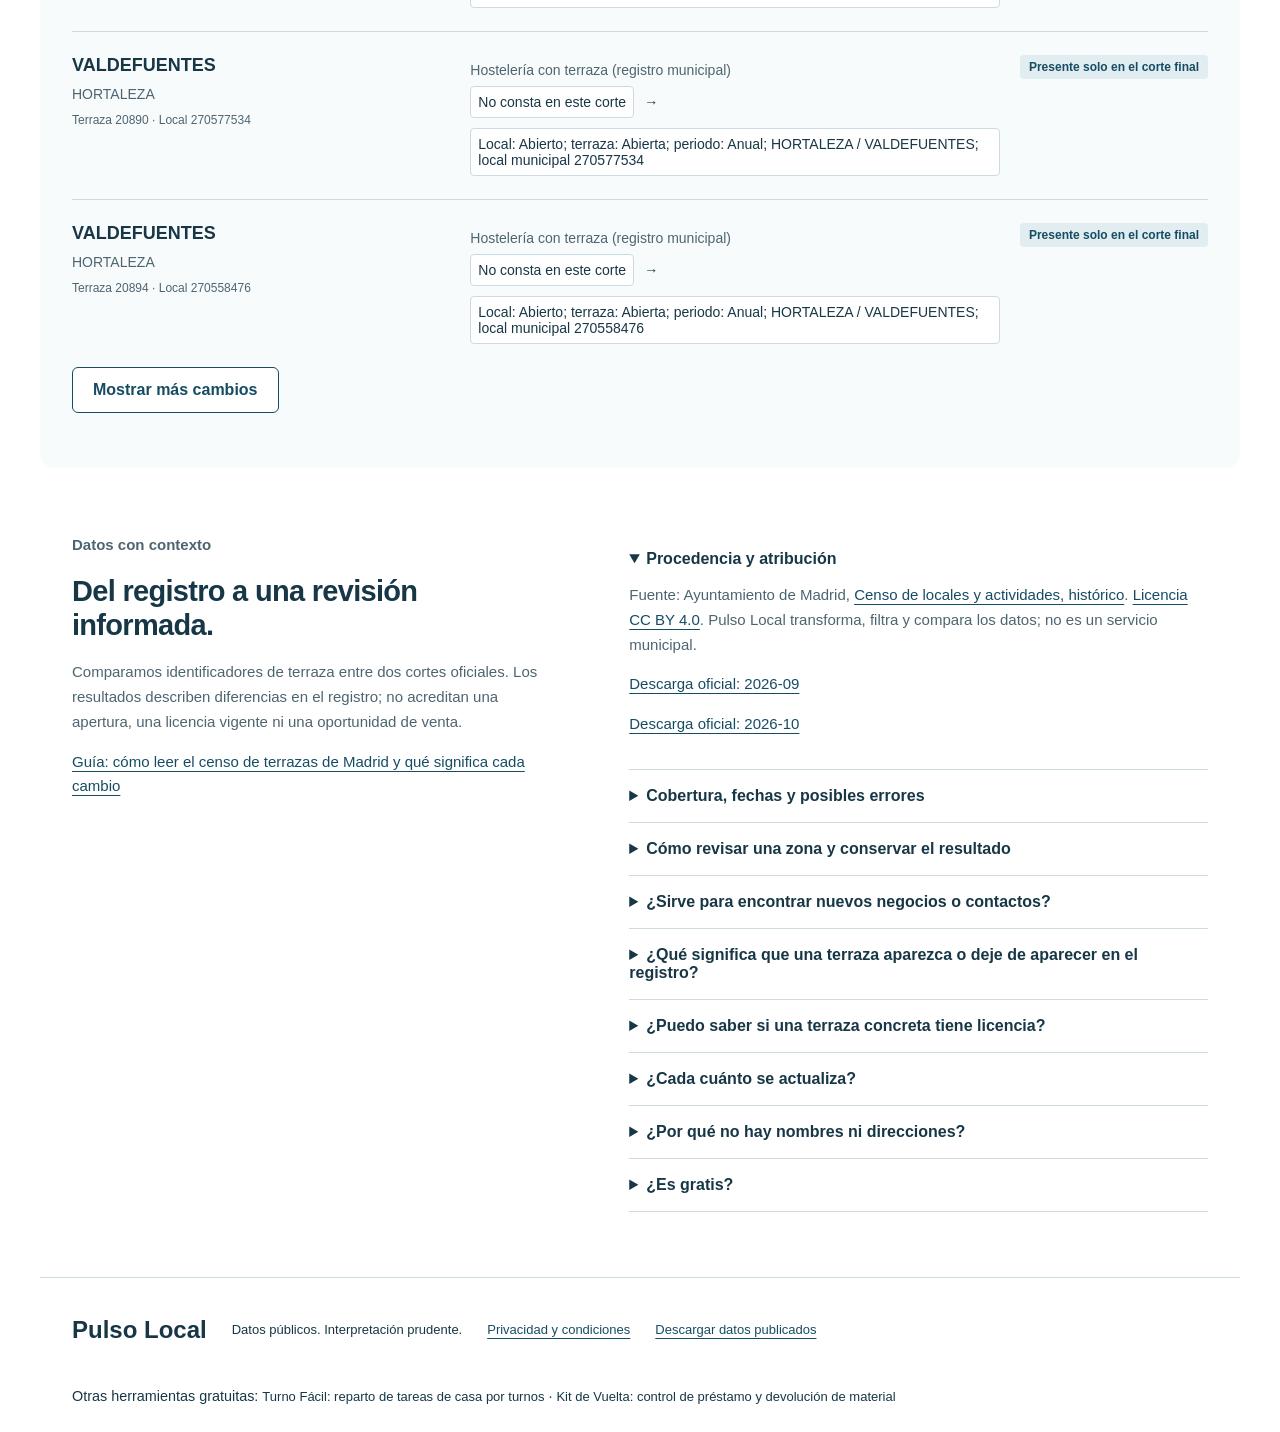
==== commit 57f68bb8: "Plantillas, guía del censo e imágenes para compartir" ====
--- a/index.html
+++ b/index.html
@@ -1,11 +1,11 @@
-<!doctype html>
-<html lang="es"><head><meta charset="utf-8"><meta http-equiv="Content-Security-Policy" content="default-src &#x27;none&#x27;; script-src &#x27;self&#x27;; style-src &#x27;self&#x27;; img-src &#x27;self&#x27; data:; font-src &#x27;self&#x27;; connect-src &#x27;self&#x27;; manifest-src &#x27;self&#x27;; object-src &#x27;none&#x27;; base-uri &#x27;none&#x27;; form-action &#x27;none&#x27;; frame-src &#x27;none&#x27;; worker-src &#x27;none&#x27;"><meta name="referrer" content="no-referrer"><meta name="robots" content="index,follow"><link rel="canonical" href="https://paniset.github.io/pulso-local-madrid/"><meta name="google-site-verification" content="yU-MmDAEv0MF0oqv6WEPJR-Wn4J0yyzl8J-dgcel0is"><meta property="og:type" content="website"><meta name="twitter:card" content="summary"><meta property="og:title" content="Cambios en terrazas de Madrid por distrito | Pulso Local"><meta name="twitter:title" content="Cambios en terrazas de Madrid por distrito | Pulso Local"><meta property="og:description" content="Compara dos cortes del registro municipal de terrazas de Madrid, filtra por distrito y descarga el informe y CSV gratis, con fechas y fuentes."><meta name="twitter:description" content="Compara dos cortes del registro municipal de terrazas de Madrid, filtra por distrito y descarga el informe y CSV gratis, con fechas y fuentes."><meta property="og:url" content="https://paniset.github.io/pulso-local-madrid/"><title>Cambios en terrazas de Madrid por distrito | Pulso Local</title><meta name="description" content="Compara dos cortes del registro municipal de terrazas de Madrid, filtra por distrito y descarga el informe y CSV gratis, con fechas y fuentes."><meta name="viewport" content="width=device-width,initial-scale=1"><meta name="theme-color" content="#164c63"><link rel="stylesheet" href="style.css"><link rel="icon" href="favicon.svg" type="image/svg+xml"><script type="module" src="app.js"></script><script type="application/ld+json">{"@context":"https://schema.org","@type":"Dataset","name":"Cambios en el registro de terrazas de hostelería de Madrid (septiembre-octubre 2026)","description":"Comparación de dos cortes mensuales del registro municipal de terrazas de hostelería de Madrid: terrazas que aparecen o dejan de aparecer en el corte final y cambios de estado, por distrito y barrio, con fechas y fuentes. Solo identificadores administrativos y zonas, sin direcciones ni nombres. Un cambio en el registro no prueba una apertura o un cierre real.","url":"https://paniset.github.io/pulso-local-madrid/","inLanguage":"es","isAccessibleForFree":true,"license":"https://creativecommons.org/licenses/by/4.0/","temporalCoverage":"2026-09-30/2026-10-31","spatialCoverage":{"@type":"Place","name":"Madrid, España"},"creator":{"@type":"Organization","name":"Pulso Local","url":"https://paniset.github.io/pulso-local-madrid/"},"publisher":{"@type":"Organization","name":"Pulso Local","url":"https://paniset.github.io/pulso-local-madrid/"},"isBasedOn":"https://datos.madrid.es/dataset/209548-0-censo-locales-historico","keywords":["terrazas","hostelería","Madrid","datos abiertos","distritos"],"distribution":[{"@type":"DataDownload","encodingFormat":"application/json","contentUrl":"https://paniset.github.io/pulso-local-madrid/data/radar.json"},{"@type":"DataDownload","encodingFormat":"text/csv","contentUrl":"https://paniset.github.io/pulso-local-madrid/pulso-muestra.csv"}],"dateModified":"2026-11-08"}</script></head>
-<body><a class="skip" href="#radar">Ir al radar</a><header class="top"><a class="brand" href="./" aria-label="Pulso Local, inicio"><svg width="32" height="32" viewBox="0 0 32 32" aria-hidden="true"><path d="M3 24V11l8-5v18M14 24V15l7-5v14M24 24V4h5v20" fill="none" stroke="currentColor" stroke-width="3"/></svg>Pulso Local<span>Madrid</span></a><nav aria-label="Principal"><a href="#radar">Explorar cambios</a><a href="terrazas-madrid-por-distrito">Por distrito</a><a href="#metodo">Cómo leerlos</a><a href="muestra">Informe gratuito y CSV</a></nav></header>
-<main><section class="intro"><div><p class="edition">Terrazas de hostelería · Madrid</p><h1>Consulta los cambios<br>en terrazas de Madrid.</h1><p class="lead">Compara dos cortes del registro municipal por distrito, revisa qué cambió y descarga tu selección para trabajar con ella.</p><a class="button" href="#radar">Explorar cambios por distrito</a><p><a href="muestra">Ver el informe gratuito y descargar su CSV</a></p><p class="small">Acceso gratuito · Sin registro · Con fechas y fuentes</p></div><aside class="context"><svg viewBox="0 0 320 180" aria-hidden="true"><g fill="none" stroke="#b7d4dd" stroke-width="2"><path d="M0 38h320M0 95h320M0 150h320M55 0v180M145 0v180M245 0v180"/><path d="M0 180 210 0M145 180 320 30" stroke-width="10" stroke="#eef5f7"/></g><g fill="#30728a"><rect x="64" y="48" width="38" height="36" rx="3"/><rect x="154" y="106" width="52" height="34" rx="3"/><rect x="253" y="48" width="34" height="35" rx="3"/></g><circle cx="121" cy="124" r="10" fill="#d69b35"/></svg><h2>Un cambio de registro.<br>No una apertura confirmada.</h2><p>La fuente es administrativa. Una alta, una baja o una reclasificación necesita contexto antes de actuar.</p><a href="#metodo">Ver alcance y limitaciones</a></aside></section>
-<section id="resumen" class="summary" aria-labelledby="resumen-titulo"><p class="edition">Resumen de la última comparación</p><h2 id="resumen-titulo">60 cambios en el registro de terrazas entre el 30/09/2026 y el 31/10/2026</h2><p>29 terrazas aparecen en el corte final; 11 terrazas no aparecen en el corte final; 20 terrazas cambian de estado, periodo o zona. Cambios repartidos en 19 distritos.</p><p>Distritos con más cambios: HORTALEZA (10), RETIRO (9), CHAMBERI (7).</p><p class="small">Comparación de dos cortes del registro municipal: un cambio no prueba que un local haya empezado o dejado de funcionar. Fuente: Ayuntamiento de Madrid, <a href="https://datos.madrid.es/dataset/209548-0-censo-locales-historico">conjunto de datos de origen</a>, licencia CC BY 4.0.</p><p><a href="terrazas-madrid-por-distrito">Ver la tabla por distrito</a> · <a href="muestra">Abrir el informe gratuito con los 60 registros y su CSV</a></p></section>
-<section id="radar" class="radar"><div class="section-head"><div><p class="edition">Comparación entre cortes</p><h2>Explora los cambios</h2></div><button id="export" class="secondary" disabled>Exportar selección CSV</button></div><p id="period" class="period">Cargando fechas y procedencia…</p><p id="notice" class="notice" role="status" aria-live="polite">Consultando el conjunto de datos.</p><div class="filters"><label>Distrito<select id="district"><option value="">Todos los distritos</option></select></label><label>Tipo de cambio<select id="type"><option value="">Todos los cambios</option></select></label><label class="search">Buscar barrio, actividad o ID<input id="search" type="search" placeholder="Por ejemplo, Chamberí" maxlength="120"></label><button id="reset" class="text-button">Limpiar filtros</button></div><div class="results-head"><p id="count" aria-live="polite">Sin resultados todavía</p><label>Ordenar<select id="sort"><option value="district">Distrito</option><option value="type">Tipo de cambio</option><option value="id">ID de terraza</option></select></label></div><div id="results" class="results"></div><button id="more" class="secondary" hidden>Mostrar más cambios</button><noscript><p>Este radar necesita JavaScript. Puedes descargar el <a href="data/radar.json">conjunto de datos</a> y consultar las fuentes del apartado siguiente.</p></noscript></section>
-<section id="metodo" class="method"><div><p class="edition">Datos con contexto</p><h2>Del registro a una revisión informada.</h2><p>Comparamos identificadores de terraza entre dos cortes oficiales. Los resultados describen diferencias en el registro; no acreditan una apertura, una licencia vigente ni una oportunidad de venta.</p></div><div><details open><summary>Procedencia y atribución</summary><p>Fuente: Ayuntamiento de Madrid, <a href="https://datos.madrid.es/dataset/209548-0-censo-locales-historico">Censo de locales y actividades, histórico</a>. <a href="https://creativecommons.org/licenses/by/4.0/deed.es">Licencia CC BY 4.0</a>. Pulso Local transforma, filtra y compara los datos; no es un servicio municipal.</p><div id="sources"></div></details><details><summary>Cobertura, fechas y posibles errores</summary><p id="coverage">El registro puede contener inconsistencias y correcciones retrospectivas. La fecha del corte no equivale a la fecha del cambio real. Una ausencia puede responder a cambios de clasificación.</p><p>No se muestran nombres de titulares, teléfonos, correos ni direcciones exactas. Los identificadores sirven para revisar la fuente, no para identificar personas.</p></details><details><summary>Cómo revisar una zona y conservar el resultado</summary><ol><li>Comprueba las fechas de los dos cortes y selecciona tu distrito.</li><li>Revisa el tipo de cambio y los estados anterior y posterior. Busca el identificador en la descarga oficial cuando necesites contrastarlo.</li><li>Exporta la selección CSV para tu hoja de cálculo. Para una lectura sin filtros, abre el <a href="muestra">informe gratuito con procedencia y límites</a>.</li></ol></details><details><summary>¿Sirve para encontrar nuevos negocios o contactos?</summary><p>No es un listado de aperturas ni de potenciales clientes. Sirve como punto de partida para estudiar diferencias administrativas. No contiene contactos ni direcciones exactas; comprueba cada caso antes de sacar conclusiones.</p></details><details><summary>¿Qué significa que una terraza aparezca o deje de aparecer en el registro?</summary><p>Que su identificador está en el corte final y no en el inicial, o al revés. Es una diferencia entre dos versiones del registro municipal: puede responder a una tramitación, a una corrección de datos o a una reclasificación. No demuestra que un local haya empezado o dejado de funcionar.</p></details><details><summary>¿Puedo saber si una terraza concreta tiene licencia?</summary><p>Esta herramienta no lo dice: solo compara dos cortes del registro y no comprueba licencias ni su vigencia. Para un caso concreto, consulta la sede electrónica del Ayuntamiento de Madrid o la junta municipal del distrito, y el <a href="https://datos.madrid.es/dataset/209548-0-censo-locales-historico">conjunto de datos de origen</a>. Esta información no es asesoramiento legal.</p></details><details><summary>¿Cada cuánto se actualiza?</summary><p>La comparación se sustituye cuando se publica una nueva comparación; las fechas de los dos cortes usados aparecen en el resumen y en el radar. No es un registro en tiempo real ni refleja la fecha real de cada cambio. Si necesitas un dato vigente, consulta la fuente municipal.</p></details><details><summary>¿Por qué no hay nombres ni direcciones?</summary><p>Porque no hacen falta para estudiar diferencias en el registro y pueden identificar a personas. Pulso Local solo publica identificadores administrativos, distrito, barrio y actividad; no incluye rótulos, titulares, contactos, direcciones exactas ni coordenadas.</p></details><details><summary>¿Es gratis?</summary><p>El radar, la tabla por distrito y el informe son gratuitos y no requieren cuenta.</p></details></div></section></main>
-<footer><div class="brand">Pulso Local</div><p>Datos públicos. Interpretación prudente.</p><a href="legal">Privacidad y condiciones</a><a href="data/radar.json" download>Descargar datos publicados</a><nav class="otras" aria-label="Otras herramientas gratuitas">Otras herramientas gratuitas: <a href="https://paniset.github.io/turno-facil/">Turno Fácil: reparto de tareas de casa por turnos</a> · <a href="https://paniset.github.io/kit-de-vuelta/">Kit de Vuelta: control de préstamo y devolución de material</a></nav></footer></body></html>
-
-
-
+<!doctype html>
+<html lang="es"><head><meta charset="utf-8"><meta http-equiv="Content-Security-Policy" content="default-src &#x27;none&#x27;; script-src &#x27;self&#x27;; style-src &#x27;self&#x27;; img-src &#x27;self&#x27; data:; font-src &#x27;self&#x27;; connect-src &#x27;self&#x27;; manifest-src &#x27;self&#x27;; object-src &#x27;none&#x27;; base-uri &#x27;none&#x27;; form-action &#x27;none&#x27;; frame-src &#x27;none&#x27;; worker-src &#x27;none&#x27;"><meta name="referrer" content="no-referrer"><meta name="robots" content="index,follow"><link rel="canonical" href="https://paniset.github.io/pulso-local-madrid/"><meta name="google-site-verification" content="yU-MmDAEv0MF0oqv6WEPJR-Wn4J0yyzl8J-dgcel0is"><meta property="og:type" content="website"><meta property="og:locale" content="es_ES"><meta name="twitter:card" content="summary_large_image"><meta property="og:title" content="Cambios en terrazas de Madrid por distrito | Pulso Local"><meta name="twitter:title" content="Cambios en terrazas de Madrid por distrito | Pulso Local"><meta property="og:description" content="Compara dos cortes del registro municipal de terrazas de Madrid, filtra por distrito y descarga el informe y CSV gratis, con fechas y fuentes."><meta name="twitter:description" content="Compara dos cortes del registro municipal de terrazas de Madrid, filtra por distrito y descarga el informe y CSV gratis, con fechas y fuentes."><meta property="og:url" content="https://paniset.github.io/pulso-local-madrid/"><meta property="og:image" content="https://paniset.github.io/pulso-local-madrid/og.png"><meta property="og:image:width" content="1200"><meta property="og:image:height" content="630"><meta name="twitter:image" content="https://paniset.github.io/pulso-local-madrid/og.png"><title>Cambios en terrazas de Madrid por distrito | Pulso Local</title><meta name="description" content="Compara dos cortes del registro municipal de terrazas de Madrid, filtra por distrito y descarga el informe y CSV gratis, con fechas y fuentes."><meta name="viewport" content="width=device-width,initial-scale=1"><meta name="theme-color" content="#164c63"><link rel="stylesheet" href="style.css"><link rel="icon" href="favicon.svg" type="image/svg+xml"><script type="module" src="app.js"></script><script type="application/ld+json">{"@context":"https://schema.org","@type":"Dataset","name":"Cambios en el registro de terrazas de hostelería de Madrid (septiembre-octubre 2026)","description":"Comparación de dos cortes mensuales del registro municipal de terrazas de hostelería de Madrid: terrazas que aparecen o dejan de aparecer en el corte final y cambios de estado, por distrito y barrio, con fechas y fuentes. Solo identificadores administrativos y zonas, sin direcciones ni nombres. Un cambio en el registro no prueba una apertura o un cierre real.","url":"https://paniset.github.io/pulso-local-madrid/","inLanguage":"es","isAccessibleForFree":true,"license":"https://creativecommons.org/licenses/by/4.0/","temporalCoverage":"2026-09-30/2026-10-31","spatialCoverage":{"@type":"Place","name":"Madrid, España"},"creator":{"@type":"Organization","name":"Pulso Local","url":"https://paniset.github.io/pulso-local-madrid/"},"publisher":{"@type":"Organization","name":"Pulso Local","url":"https://paniset.github.io/pulso-local-madrid/"},"isBasedOn":"https://datos.madrid.es/dataset/209548-0-censo-locales-historico","keywords":["terrazas","hostelería","Madrid","datos abiertos","distritos"],"distribution":[{"@type":"DataDownload","encodingFormat":"application/json","contentUrl":"https://paniset.github.io/pulso-local-madrid/data/radar.json"},{"@type":"DataDownload","encodingFormat":"text/csv","contentUrl":"https://paniset.github.io/pulso-local-madrid/pulso-muestra.csv"}],"dateModified":"2026-11-08"}</script></head>
+<body><a class="skip" href="#radar">Ir al radar</a><header class="top"><a class="brand" href="./" aria-label="Pulso Local, inicio"><svg width="32" height="32" viewBox="0 0 32 32" aria-hidden="true"><path d="M3 24V11l8-5v18M14 24V15l7-5v14M24 24V4h5v20" fill="none" stroke="currentColor" stroke-width="3"/></svg>Pulso Local<span>Madrid</span></a><nav aria-label="Principal"><a href="#radar">Explorar cambios</a><a href="terrazas-madrid-por-distrito">Por distrito</a><a href="#metodo">Cómo leerlos</a><a href="muestra">Informe gratuito y CSV</a></nav></header>
+<main><section class="intro"><div><p class="edition">Terrazas de hostelería · Madrid</p><h1>Consulta los cambios<br>en terrazas de Madrid.</h1><p class="lead">Compara dos cortes del registro municipal por distrito, revisa qué cambió y descarga tu selección para trabajar con ella.</p><a class="button" href="#radar">Explorar cambios por distrito</a><p><a href="muestra">Ver el informe gratuito y descargar su CSV</a></p><p class="small">Acceso gratuito · Sin registro · Con fechas y fuentes</p></div><aside class="context"><svg viewBox="0 0 320 180" aria-hidden="true"><g fill="none" stroke="#b7d4dd" stroke-width="2"><path d="M0 38h320M0 95h320M0 150h320M55 0v180M145 0v180M245 0v180"/><path d="M0 180 210 0M145 180 320 30" stroke-width="10" stroke="#eef5f7"/></g><g fill="#30728a"><rect x="64" y="48" width="38" height="36" rx="3"/><rect x="154" y="106" width="52" height="34" rx="3"/><rect x="253" y="48" width="34" height="35" rx="3"/></g><circle cx="121" cy="124" r="10" fill="#d69b35"/></svg><h2>Un cambio de registro.<br>No una apertura confirmada.</h2><p>La fuente es administrativa. Una alta, una baja o una reclasificación necesita contexto antes de actuar.</p><a href="#metodo">Ver alcance y limitaciones</a></aside></section>
+<section id="resumen" class="summary" aria-labelledby="resumen-titulo"><p class="edition">Resumen de la última comparación</p><h2 id="resumen-titulo">60 cambios en el registro de terrazas entre el 30/09/2026 y el 31/10/2026</h2><p>29 terrazas aparecen en el corte final; 11 terrazas no aparecen en el corte final; 20 terrazas cambian de estado, periodo o zona. Cambios repartidos en 19 distritos.</p><p>Distritos con más cambios: HORTALEZA (10), RETIRO (9), CHAMBERI (7).</p><p class="small">Comparación de dos cortes del registro municipal: un cambio no prueba que un local haya empezado o dejado de funcionar. Fuente: Ayuntamiento de Madrid, <a href="https://datos.madrid.es/dataset/209548-0-censo-locales-historico">conjunto de datos de origen</a>, licencia CC BY 4.0.</p><p><a href="terrazas-madrid-por-distrito">Ver la tabla por distrito</a> · <a href="muestra">Abrir el informe gratuito con los 60 registros y su CSV</a></p></section>
+<section id="radar" class="radar"><div class="section-head"><div><p class="edition">Comparación entre cortes</p><h2>Explora los cambios</h2></div><button id="export" class="secondary" disabled>Exportar selección CSV</button></div><p id="period" class="period">Cargando fechas y procedencia…</p><p id="notice" class="notice" role="status" aria-live="polite">Consultando el conjunto de datos.</p><div class="filters"><label>Distrito<select id="district"><option value="">Todos los distritos</option></select></label><label>Tipo de cambio<select id="type"><option value="">Todos los cambios</option></select></label><label class="search">Buscar barrio, actividad o ID<input id="search" type="search" placeholder="Por ejemplo, Chamberí" maxlength="120"></label><button id="reset" class="text-button">Limpiar filtros</button></div><div class="results-head"><p id="count" aria-live="polite">Sin resultados todavía</p><label>Ordenar<select id="sort"><option value="district">Distrito</option><option value="type">Tipo de cambio</option><option value="id">ID de terraza</option></select></label></div><div id="results" class="results"></div><button id="more" class="secondary" hidden>Mostrar más cambios</button><noscript><p>Este radar necesita JavaScript. Puedes descargar el <a href="data/radar.json">conjunto de datos</a> y consultar las fuentes del apartado siguiente.</p></noscript></section>
+<section id="metodo" class="method"><div><p class="edition">Datos con contexto</p><h2>Del registro a una revisión informada.</h2><p>Comparamos identificadores de terraza entre dos cortes oficiales. Los resultados describen diferencias en el registro; no acreditan una apertura, una licencia vigente ni una oportunidad de venta.</p><p><a href="como-leer-censo-terrazas-madrid">Guía: cómo leer el censo de terrazas de Madrid y qué significa cada cambio</a></p></div><div><details open><summary>Procedencia y atribución</summary><p>Fuente: Ayuntamiento de Madrid, <a href="https://datos.madrid.es/dataset/209548-0-censo-locales-historico">Censo de locales y actividades, histórico</a>. <a href="https://creativecommons.org/licenses/by/4.0/deed.es">Licencia CC BY 4.0</a>. Pulso Local transforma, filtra y compara los datos; no es un servicio municipal.</p><div id="sources"></div></details><details><summary>Cobertura, fechas y posibles errores</summary><p id="coverage">El registro puede contener inconsistencias y correcciones retrospectivas. La fecha del corte no equivale a la fecha del cambio real. Una ausencia puede responder a cambios de clasificación.</p><p>No se muestran nombres de titulares, teléfonos, correos ni direcciones exactas. Los identificadores sirven para revisar la fuente, no para identificar personas.</p></details><details><summary>Cómo revisar una zona y conservar el resultado</summary><ol><li>Comprueba las fechas de los dos cortes y selecciona tu distrito.</li><li>Revisa el tipo de cambio y los estados anterior y posterior. Busca el identificador en la descarga oficial cuando necesites contrastarlo.</li><li>Exporta la selección CSV para tu hoja de cálculo. Para una lectura sin filtros, abre el <a href="muestra">informe gratuito con procedencia y límites</a>.</li></ol></details><details><summary>¿Sirve para encontrar nuevos negocios o contactos?</summary><p>No es un listado de aperturas ni de potenciales clientes. Sirve como punto de partida para estudiar diferencias administrativas. No contiene contactos ni direcciones exactas; comprueba cada caso antes de sacar conclusiones.</p></details><details><summary>¿Qué significa que una terraza aparezca o deje de aparecer en el registro?</summary><p>Que su identificador está en el corte final y no en el inicial, o al revés. Es una diferencia entre dos versiones del registro municipal: puede responder a una tramitación, a una corrección de datos o a una reclasificación. No demuestra que un local haya empezado o dejado de funcionar. <a href="como-leer-censo-terrazas-madrid">Lee la guía completa sobre cómo leer el censo de terrazas</a>.</p></details><details><summary>¿Puedo saber si una terraza concreta tiene licencia?</summary><p>Esta herramienta no lo dice: solo compara dos cortes del registro y no comprueba licencias ni su vigencia. Para un caso concreto, consulta la sede electrónica del Ayuntamiento de Madrid o la junta municipal del distrito, y el <a href="https://datos.madrid.es/dataset/209548-0-censo-locales-historico">conjunto de datos de origen</a>. Esta información no es asesoramiento legal. Más detalle en la <a href="como-leer-censo-terrazas-madrid">guía del censo de terrazas</a>.</p></details><details><summary>¿Cada cuánto se actualiza?</summary><p>La comparación se sustituye cuando se publica una nueva comparación; las fechas de los dos cortes usados aparecen en el resumen y en el radar. No es un registro en tiempo real ni refleja la fecha real de cada cambio. Si necesitas un dato vigente, consulta la fuente municipal.</p></details><details><summary>¿Por qué no hay nombres ni direcciones?</summary><p>Porque no hacen falta para estudiar diferencias en el registro y pueden identificar a personas. Pulso Local solo publica identificadores administrativos, distrito, barrio y actividad; no incluye rótulos, titulares, contactos, direcciones exactas ni coordenadas.</p></details><details><summary>¿Es gratis?</summary><p>El radar, la tabla por distrito y el informe son gratuitos y no requieren cuenta.</p></details></div></section></main>
+<footer><div class="brand">Pulso Local</div><p>Datos públicos. Interpretación prudente.</p><a href="legal">Privacidad y condiciones</a><a href="data/radar.json" download>Descargar datos publicados</a><nav class="otras" aria-label="Otras herramientas gratuitas">Otras herramientas gratuitas: <a href="https://paniset.github.io/turno-facil/">Turno Fácil: reparto de tareas de casa por turnos</a> · <a href="https://paniset.github.io/kit-de-vuelta/">Kit de Vuelta: control de préstamo y devolución de material</a></nav></footer></body></html>
+
+
+
--- a/style.css
+++ b/style.css
@@ -4,3 +4,4 @@
 .otras{display:block;flex-basis:100%;margin-top:.6rem;font-size:.9em}
 .otras a{color:inherit}
 .summary{padding:34px 32px 30px;border-top:1px solid var(--line)}.summary h2{font-size:25px;max-width:820px}.summary p{max-width:820px}@media(max-width:600px){.summary{padding:28px 20px}}
+.guide{max-width:820px;padding:36px 32px 60px}.guide h1{font-size:clamp(32px,4vw,46px);letter-spacing:-1px}.guide h2{font-size:24px;margin-top:42px}.guide li{line-height:1.65;margin-bottom:8px}.guide .lead{max-width:none}.guide code{font-family:Consolas,"Courier New",monospace;font-size:.9em;background:var(--soft);padding:1px 5px;border-radius:3px;overflow-wrap:anywhere}.crumbs{font-size:14px;color:var(--muted);margin:0 0 22px}@media(max-width:600px){.guide{padding:28px 20px 45px}.guide h2{font-size:22px}}
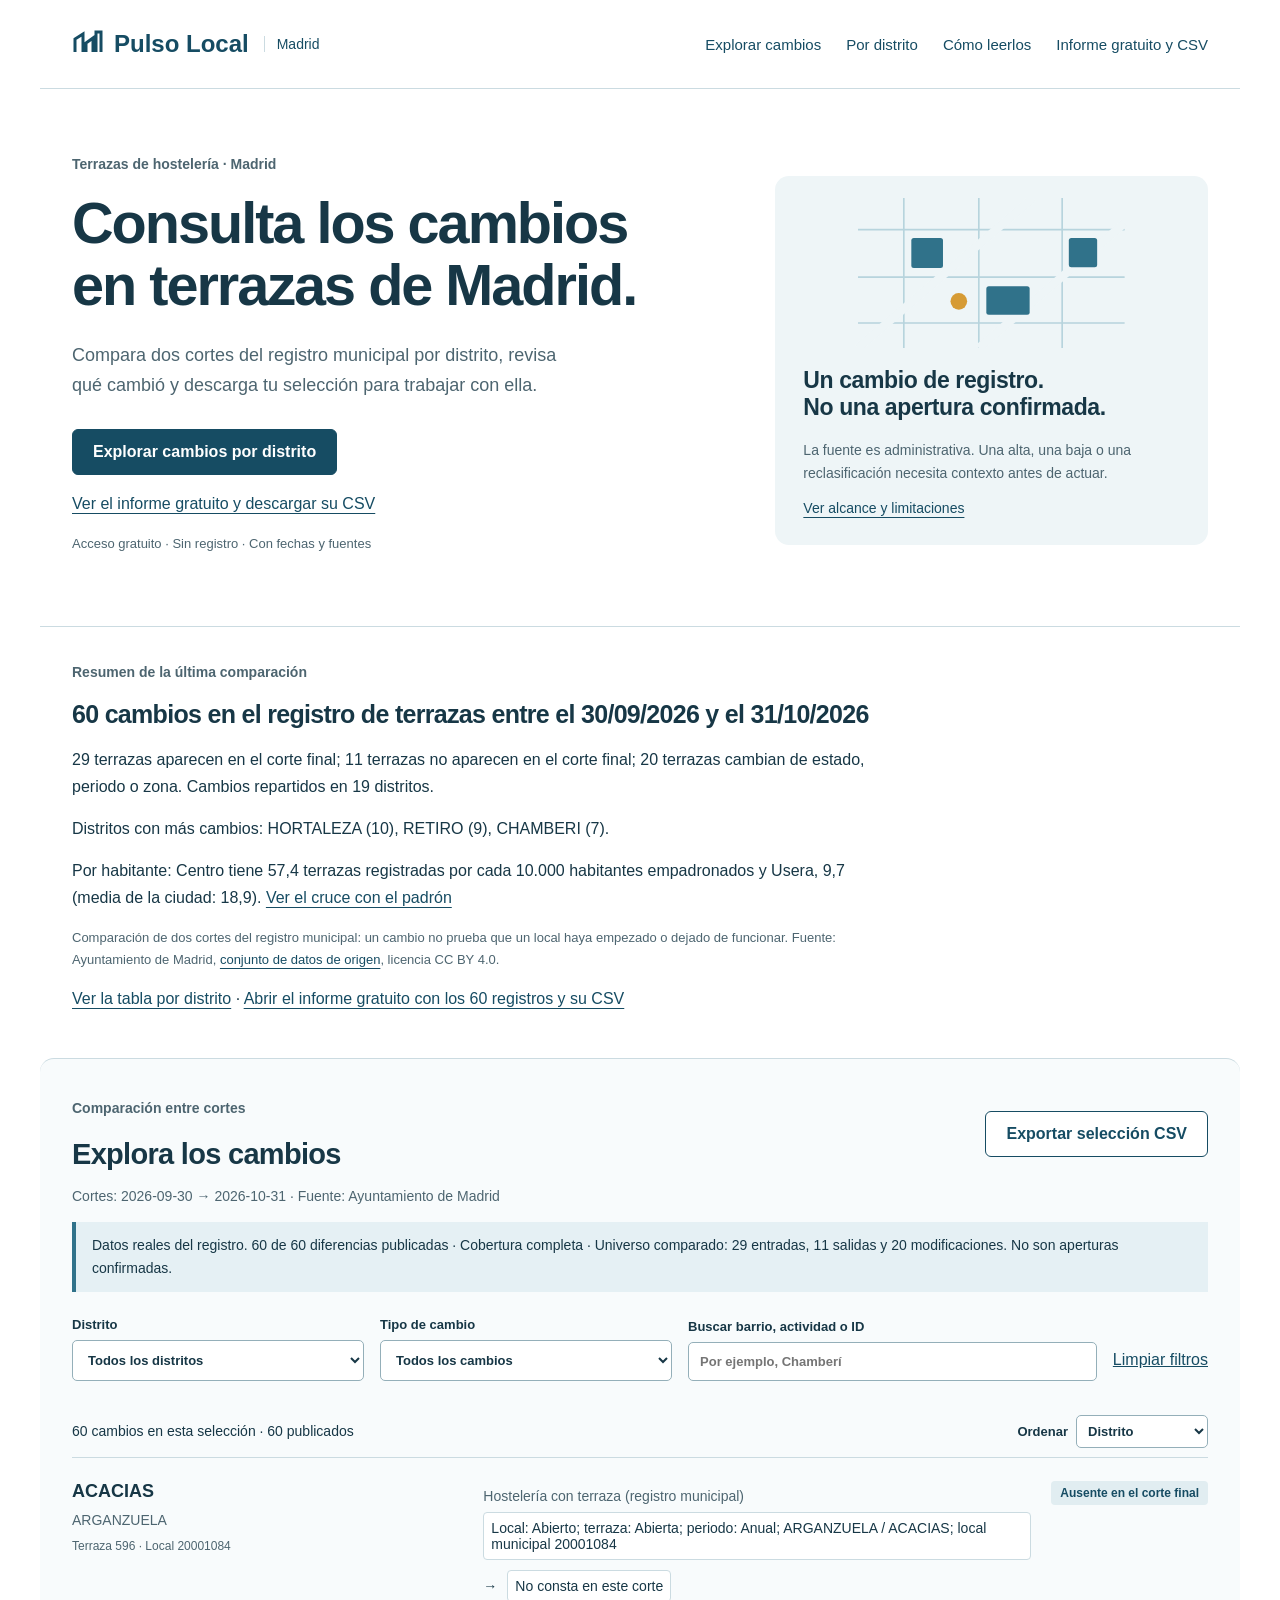
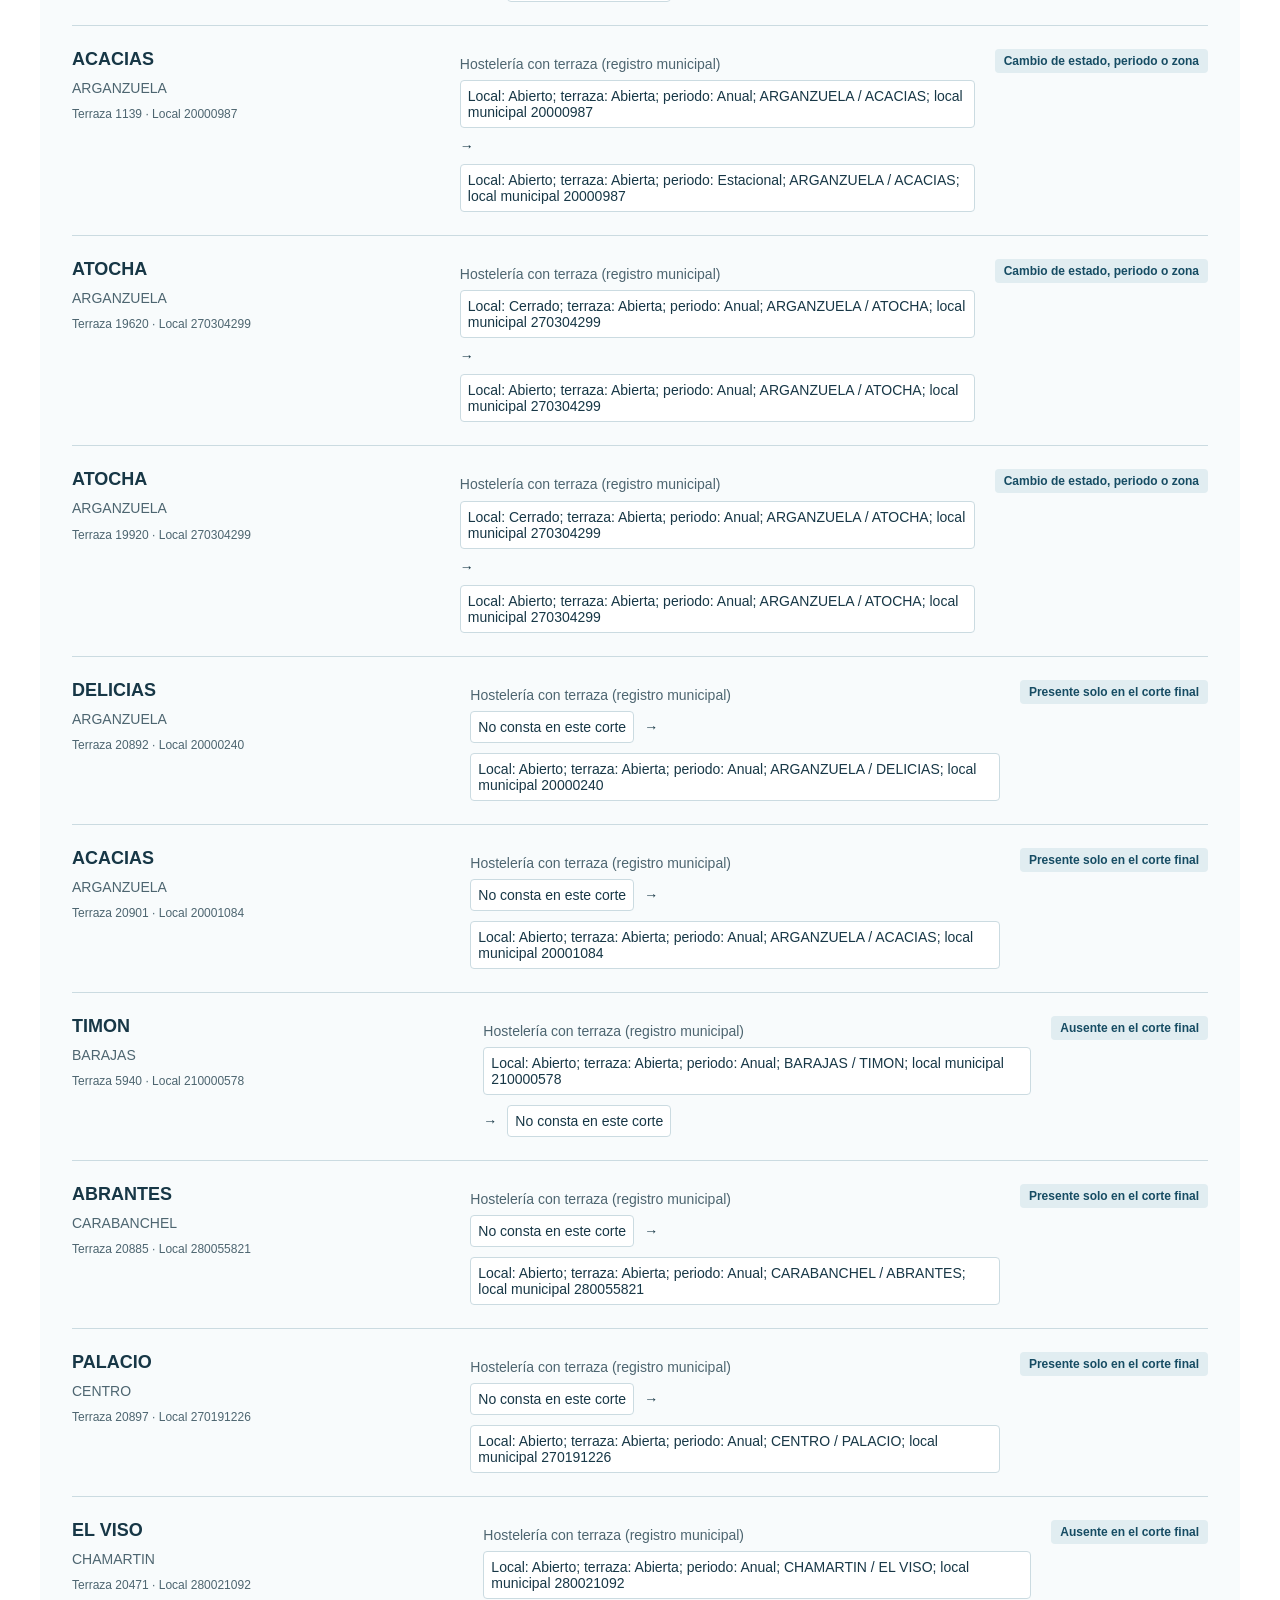
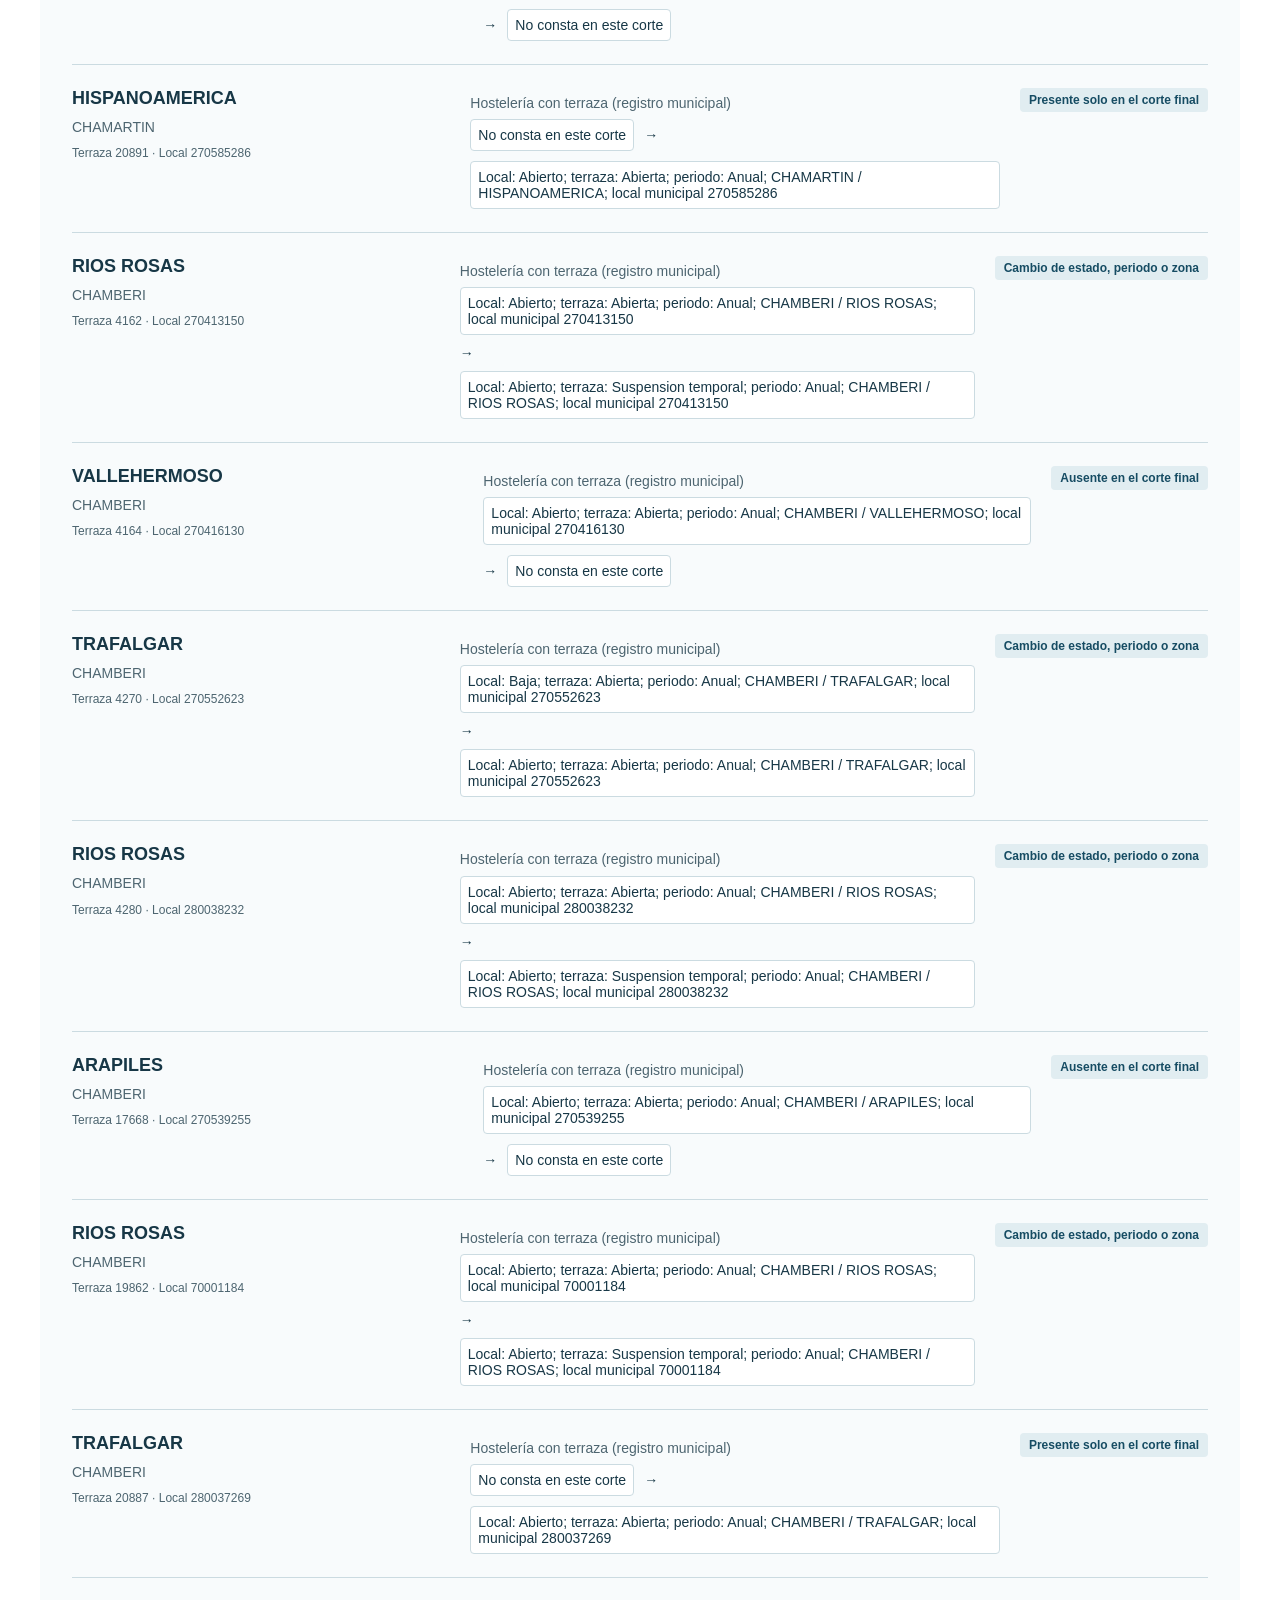
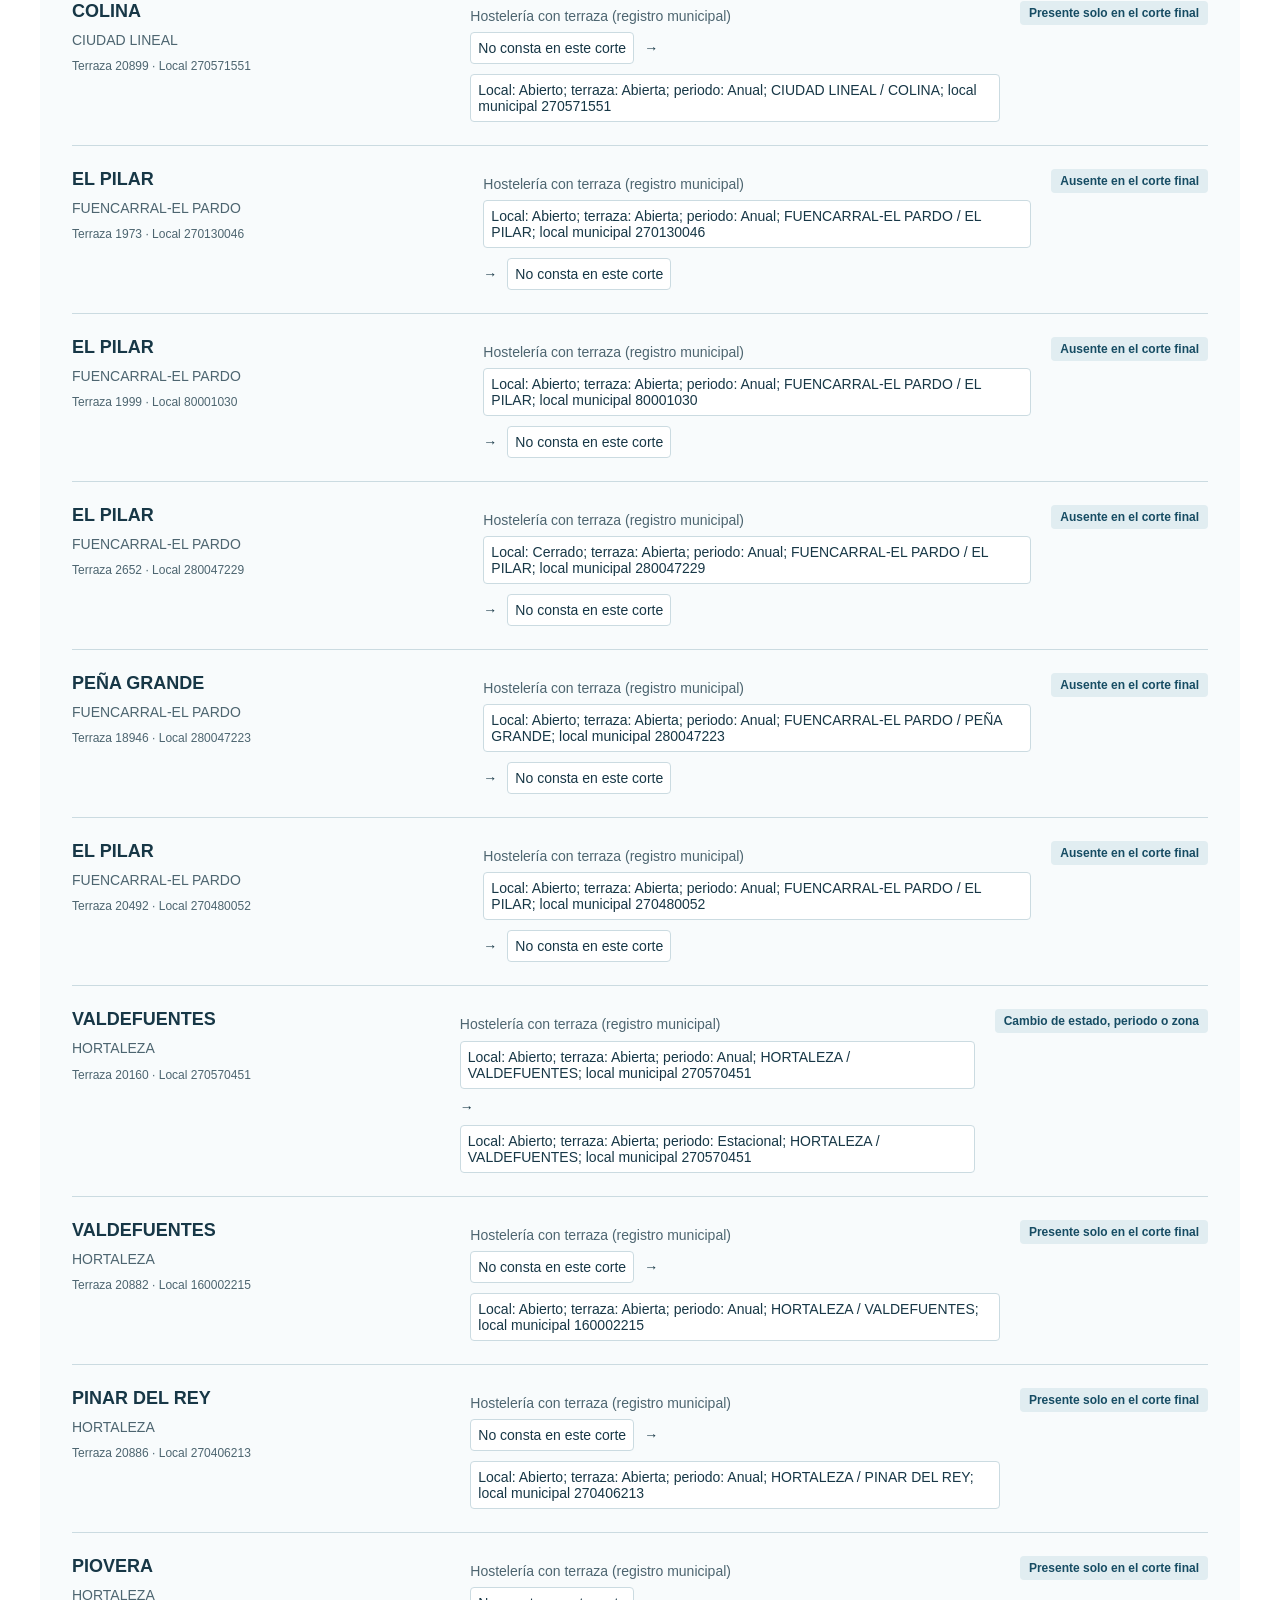
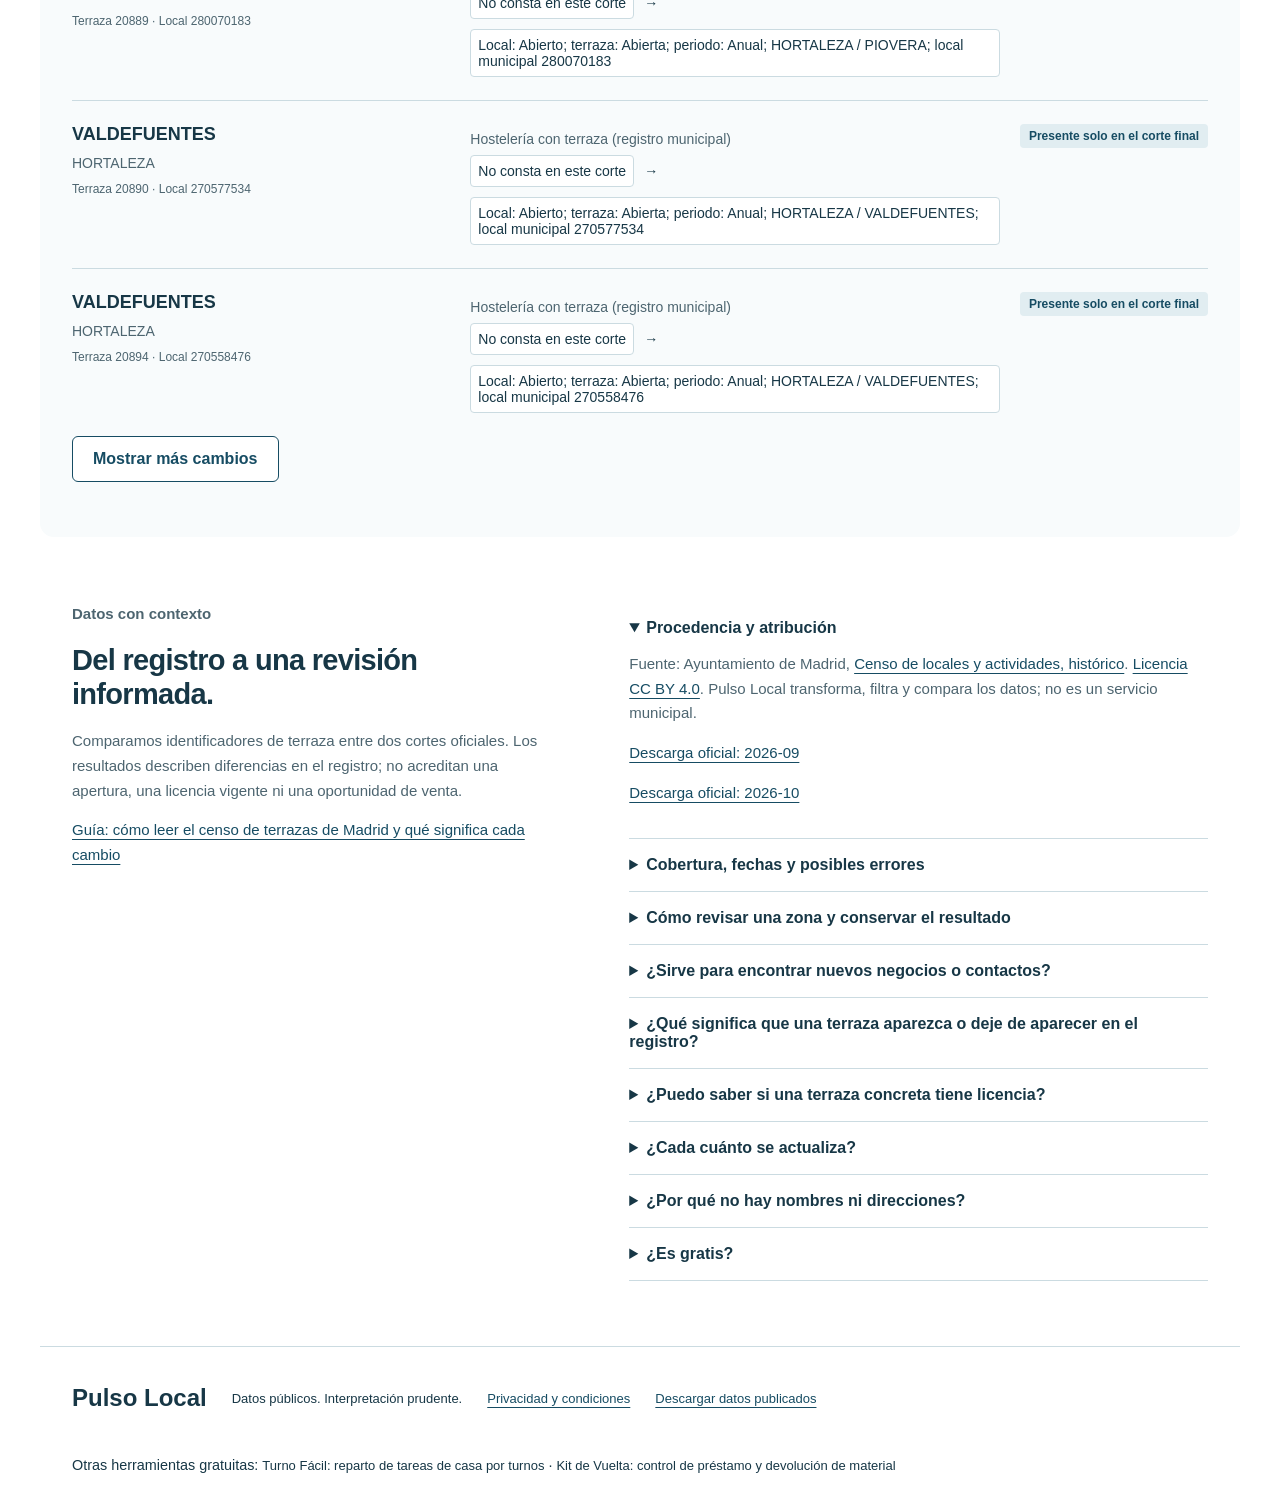
==== commit cdcdcd5a: "Terrazas por cada 10.000 habitantes por distrito (cruce con el padrón)" ====
--- a/index.html
+++ b/index.html
@@ -1,8 +1,8 @@
 <!doctype html>
-<html lang="es"><head><meta charset="utf-8"><meta http-equiv="Content-Security-Policy" content="default-src &#x27;none&#x27;; script-src &#x27;self&#x27;; style-src &#x27;self&#x27;; img-src &#x27;self&#x27; data:; font-src &#x27;self&#x27;; connect-src &#x27;self&#x27;; manifest-src &#x27;self&#x27;; object-src &#x27;none&#x27;; base-uri &#x27;none&#x27;; form-action &#x27;none&#x27;; frame-src &#x27;none&#x27;; worker-src &#x27;none&#x27;"><meta name="referrer" content="no-referrer"><meta name="robots" content="index,follow"><link rel="canonical" href="https://paniset.github.io/pulso-local-madrid/"><meta name="google-site-verification" content="yU-MmDAEv0MF0oqv6WEPJR-Wn4J0yyzl8J-dgcel0is"><meta property="og:type" content="website"><meta property="og:locale" content="es_ES"><meta name="twitter:card" content="summary_large_image"><meta property="og:title" content="Cambios en terrazas de Madrid por distrito | Pulso Local"><meta name="twitter:title" content="Cambios en terrazas de Madrid por distrito | Pulso Local"><meta property="og:description" content="Compara dos cortes del registro municipal de terrazas de Madrid, filtra por distrito y descarga el informe y CSV gratis, con fechas y fuentes."><meta name="twitter:description" content="Compara dos cortes del registro municipal de terrazas de Madrid, filtra por distrito y descarga el informe y CSV gratis, con fechas y fuentes."><meta property="og:url" content="https://paniset.github.io/pulso-local-madrid/"><meta property="og:image" content="https://paniset.github.io/pulso-local-madrid/og.png"><meta property="og:image:width" content="1200"><meta property="og:image:height" content="630"><meta name="twitter:image" content="https://paniset.github.io/pulso-local-madrid/og.png"><title>Cambios en terrazas de Madrid por distrito | Pulso Local</title><meta name="description" content="Compara dos cortes del registro municipal de terrazas de Madrid, filtra por distrito y descarga el informe y CSV gratis, con fechas y fuentes."><meta name="viewport" content="width=device-width,initial-scale=1"><meta name="theme-color" content="#164c63"><link rel="stylesheet" href="style.css"><link rel="icon" href="favicon.svg" type="image/svg+xml"><script type="module" src="app.js"></script><script type="application/ld+json">{"@context":"https://schema.org","@type":"Dataset","name":"Cambios en el registro de terrazas de hostelería de Madrid (septiembre-octubre 2026)","description":"Comparación de dos cortes mensuales del registro municipal de terrazas de hostelería de Madrid: terrazas que aparecen o dejan de aparecer en el corte final y cambios de estado, por distrito y barrio, con fechas y fuentes. Solo identificadores administrativos y zonas, sin direcciones ni nombres. Un cambio en el registro no prueba una apertura o un cierre real.","url":"https://paniset.github.io/pulso-local-madrid/","inLanguage":"es","isAccessibleForFree":true,"license":"https://creativecommons.org/licenses/by/4.0/","temporalCoverage":"2026-09-30/2026-10-31","spatialCoverage":{"@type":"Place","name":"Madrid, España"},"creator":{"@type":"Organization","name":"Pulso Local","url":"https://paniset.github.io/pulso-local-madrid/"},"publisher":{"@type":"Organization","name":"Pulso Local","url":"https://paniset.github.io/pulso-local-madrid/"},"isBasedOn":"https://datos.madrid.es/dataset/209548-0-censo-locales-historico","keywords":["terrazas","hostelería","Madrid","datos abiertos","distritos"],"distribution":[{"@type":"DataDownload","encodingFormat":"application/json","contentUrl":"https://paniset.github.io/pulso-local-madrid/data/radar.json"},{"@type":"DataDownload","encodingFormat":"text/csv","contentUrl":"https://paniset.github.io/pulso-local-madrid/pulso-muestra.csv"}],"dateModified":"2026-11-08"}</script></head>
+<html lang="es"><head><meta charset="utf-8"><meta http-equiv="Content-Security-Policy" content="default-src &#x27;none&#x27;; script-src &#x27;self&#x27;; style-src &#x27;self&#x27;; img-src &#x27;self&#x27; data:; font-src &#x27;self&#x27;; connect-src &#x27;self&#x27;; manifest-src &#x27;self&#x27;; object-src &#x27;none&#x27;; base-uri &#x27;none&#x27;; form-action &#x27;none&#x27;; frame-src &#x27;none&#x27;; worker-src &#x27;none&#x27;"><meta name="referrer" content="no-referrer"><meta name="robots" content="index,follow"><link rel="canonical" href="https://paniset.github.io/pulso-local-madrid/"><meta name="google-site-verification" content="yU-MmDAEv0MF0oqv6WEPJR-Wn4J0yyzl8J-dgcel0is"><meta property="og:type" content="website"><meta property="og:locale" content="es_ES"><meta name="twitter:card" content="summary_large_image"><meta property="og:title" content="Cambios en terrazas de Madrid por distrito | Pulso Local"><meta name="twitter:title" content="Cambios en terrazas de Madrid por distrito | Pulso Local"><meta property="og:description" content="Compara dos cortes del registro municipal de terrazas de Madrid, filtra por distrito y descarga el informe y CSV gratis, con fechas y fuentes."><meta name="twitter:description" content="Compara dos cortes del registro municipal de terrazas de Madrid, filtra por distrito y descarga el informe y CSV gratis, con fechas y fuentes."><meta property="og:url" content="https://paniset.github.io/pulso-local-madrid/"><meta property="og:image" content="https://paniset.github.io/pulso-local-madrid/og.png"><meta property="og:image:width" content="1200"><meta property="og:image:height" content="630"><meta name="twitter:image" content="https://paniset.github.io/pulso-local-madrid/og.png"><title>Cambios en terrazas de Madrid por distrito | Pulso Local</title><meta name="description" content="Compara dos cortes del registro municipal de terrazas de Madrid, filtra por distrito y descarga el informe y CSV gratis, con fechas y fuentes."><meta name="viewport" content="width=device-width,initial-scale=1"><meta name="theme-color" content="#164c63"><link rel="stylesheet" href="style.css"><link rel="icon" href="favicon.svg" type="image/svg+xml"><script type="module" src="app.js"></script><script type="application/ld+json">{"@context":"https://schema.org","@type":"Dataset","name":"Cambios en el registro de terrazas de hostelería de Madrid (septiembre-octubre 2026)","description":"Comparación de dos cortes mensuales del registro municipal de terrazas de hostelería de Madrid: terrazas que aparecen o dejan de aparecer en el corte final y cambios de estado, por distrito y barrio, con fechas y fuentes. Solo identificadores administrativos y zonas, sin direcciones ni nombres. Un cambio en el registro no prueba una apertura o un cierre real.","url":"https://paniset.github.io/pulso-local-madrid/","inLanguage":"es","isAccessibleForFree":true,"license":"https://creativecommons.org/licenses/by/4.0/","temporalCoverage":"2026-09-30/2026-10-31","spatialCoverage":{"@type":"Place","name":"Madrid, España"},"creator":{"@type":"Organization","name":"Pulso Local","url":"https://paniset.github.io/pulso-local-madrid/"},"publisher":{"@type":"Organization","name":"Pulso Local","url":"https://paniset.github.io/pulso-local-madrid/"},"isBasedOn":["https://datos.madrid.es/dataset/209548-0-censo-locales-historico","https://datos.madrid.es/dataset/300557-0-poblacion-distrito-barrio"],"keywords":["terrazas","hostelería","Madrid","datos abiertos","distritos"],"distribution":[{"@type":"DataDownload","encodingFormat":"application/json","contentUrl":"https://paniset.github.io/pulso-local-madrid/data/radar.json"},{"@type":"DataDownload","encodingFormat":"text/csv","contentUrl":"https://paniset.github.io/pulso-local-madrid/pulso-muestra.csv"}],"dateModified":"2026-11-13"}</script></head>
 <body><a class="skip" href="#radar">Ir al radar</a><header class="top"><a class="brand" href="./" aria-label="Pulso Local, inicio"><svg width="32" height="32" viewBox="0 0 32 32" aria-hidden="true"><path d="M3 24V11l8-5v18M14 24V15l7-5v14M24 24V4h5v20" fill="none" stroke="currentColor" stroke-width="3"/></svg>Pulso Local<span>Madrid</span></a><nav aria-label="Principal"><a href="#radar">Explorar cambios</a><a href="terrazas-madrid-por-distrito">Por distrito</a><a href="#metodo">Cómo leerlos</a><a href="muestra">Informe gratuito y CSV</a></nav></header>
 <main><section class="intro"><div><p class="edition">Terrazas de hostelería · Madrid</p><h1>Consulta los cambios<br>en terrazas de Madrid.</h1><p class="lead">Compara dos cortes del registro municipal por distrito, revisa qué cambió y descarga tu selección para trabajar con ella.</p><a class="button" href="#radar">Explorar cambios por distrito</a><p><a href="muestra">Ver el informe gratuito y descargar su CSV</a></p><p class="small">Acceso gratuito · Sin registro · Con fechas y fuentes</p></div><aside class="context"><svg viewBox="0 0 320 180" aria-hidden="true"><g fill="none" stroke="#b7d4dd" stroke-width="2"><path d="M0 38h320M0 95h320M0 150h320M55 0v180M145 0v180M245 0v180"/><path d="M0 180 210 0M145 180 320 30" stroke-width="10" stroke="#eef5f7"/></g><g fill="#30728a"><rect x="64" y="48" width="38" height="36" rx="3"/><rect x="154" y="106" width="52" height="34" rx="3"/><rect x="253" y="48" width="34" height="35" rx="3"/></g><circle cx="121" cy="124" r="10" fill="#d69b35"/></svg><h2>Un cambio de registro.<br>No una apertura confirmada.</h2><p>La fuente es administrativa. Una alta, una baja o una reclasificación necesita contexto antes de actuar.</p><a href="#metodo">Ver alcance y limitaciones</a></aside></section>
-<section id="resumen" class="summary" aria-labelledby="resumen-titulo"><p class="edition">Resumen de la última comparación</p><h2 id="resumen-titulo">60 cambios en el registro de terrazas entre el 30/09/2026 y el 31/10/2026</h2><p>29 terrazas aparecen en el corte final; 11 terrazas no aparecen en el corte final; 20 terrazas cambian de estado, periodo o zona. Cambios repartidos en 19 distritos.</p><p>Distritos con más cambios: HORTALEZA (10), RETIRO (9), CHAMBERI (7).</p><p class="small">Comparación de dos cortes del registro municipal: un cambio no prueba que un local haya empezado o dejado de funcionar. Fuente: Ayuntamiento de Madrid, <a href="https://datos.madrid.es/dataset/209548-0-censo-locales-historico">conjunto de datos de origen</a>, licencia CC BY 4.0.</p><p><a href="terrazas-madrid-por-distrito">Ver la tabla por distrito</a> · <a href="muestra">Abrir el informe gratuito con los 60 registros y su CSV</a></p></section>
+<section id="resumen" class="summary" aria-labelledby="resumen-titulo"><p class="edition">Resumen de la última comparación</p><h2 id="resumen-titulo">60 cambios en el registro de terrazas entre el 30/09/2026 y el 31/10/2026</h2><p>29 terrazas aparecen en el corte final; 11 terrazas no aparecen en el corte final; 20 terrazas cambian de estado, periodo o zona. Cambios repartidos en 19 distritos.</p><p>Distritos con más cambios: HORTALEZA (10), RETIRO (9), CHAMBERI (7).</p><p>Por habitante: Centro tiene 57,4 terrazas registradas por cada 10.000 habitantes empadronados y Usera, 9,7 (media de la ciudad: 18,9). <a href="terrazas-madrid-por-distrito#por-habitante">Ver el cruce con el padrón</a></p><p class="small">Comparación de dos cortes del registro municipal: un cambio no prueba que un local haya empezado o dejado de funcionar. Fuente: Ayuntamiento de Madrid, <a href="https://datos.madrid.es/dataset/209548-0-censo-locales-historico">conjunto de datos de origen</a>, licencia CC BY 4.0.</p><p><a href="terrazas-madrid-por-distrito">Ver la tabla por distrito</a> · <a href="muestra">Abrir el informe gratuito con los 60 registros y su CSV</a></p></section>
 <section id="radar" class="radar"><div class="section-head"><div><p class="edition">Comparación entre cortes</p><h2>Explora los cambios</h2></div><button id="export" class="secondary" disabled>Exportar selección CSV</button></div><p id="period" class="period">Cargando fechas y procedencia…</p><p id="notice" class="notice" role="status" aria-live="polite">Consultando el conjunto de datos.</p><div class="filters"><label>Distrito<select id="district"><option value="">Todos los distritos</option></select></label><label>Tipo de cambio<select id="type"><option value="">Todos los cambios</option></select></label><label class="search">Buscar barrio, actividad o ID<input id="search" type="search" placeholder="Por ejemplo, Chamberí" maxlength="120"></label><button id="reset" class="text-button">Limpiar filtros</button></div><div class="results-head"><p id="count" aria-live="polite">Sin resultados todavía</p><label>Ordenar<select id="sort"><option value="district">Distrito</option><option value="type">Tipo de cambio</option><option value="id">ID de terraza</option></select></label></div><div id="results" class="results"></div><button id="more" class="secondary" hidden>Mostrar más cambios</button><noscript><p>Este radar necesita JavaScript. Puedes descargar el <a href="data/radar.json">conjunto de datos</a> y consultar las fuentes del apartado siguiente.</p></noscript></section>
 <section id="metodo" class="method"><div><p class="edition">Datos con contexto</p><h2>Del registro a una revisión informada.</h2><p>Comparamos identificadores de terraza entre dos cortes oficiales. Los resultados describen diferencias en el registro; no acreditan una apertura, una licencia vigente ni una oportunidad de venta.</p><p><a href="como-leer-censo-terrazas-madrid">Guía: cómo leer el censo de terrazas de Madrid y qué significa cada cambio</a></p></div><div><details open><summary>Procedencia y atribución</summary><p>Fuente: Ayuntamiento de Madrid, <a href="https://datos.madrid.es/dataset/209548-0-censo-locales-historico">Censo de locales y actividades, histórico</a>. <a href="https://creativecommons.org/licenses/by/4.0/deed.es">Licencia CC BY 4.0</a>. Pulso Local transforma, filtra y compara los datos; no es un servicio municipal.</p><div id="sources"></div></details><details><summary>Cobertura, fechas y posibles errores</summary><p id="coverage">El registro puede contener inconsistencias y correcciones retrospectivas. La fecha del corte no equivale a la fecha del cambio real. Una ausencia puede responder a cambios de clasificación.</p><p>No se muestran nombres de titulares, teléfonos, correos ni direcciones exactas. Los identificadores sirven para revisar la fuente, no para identificar personas.</p></details><details><summary>Cómo revisar una zona y conservar el resultado</summary><ol><li>Comprueba las fechas de los dos cortes y selecciona tu distrito.</li><li>Revisa el tipo de cambio y los estados anterior y posterior. Busca el identificador en la descarga oficial cuando necesites contrastarlo.</li><li>Exporta la selección CSV para tu hoja de cálculo. Para una lectura sin filtros, abre el <a href="muestra">informe gratuito con procedencia y límites</a>.</li></ol></details><details><summary>¿Sirve para encontrar nuevos negocios o contactos?</summary><p>No es un listado de aperturas ni de potenciales clientes. Sirve como punto de partida para estudiar diferencias administrativas. No contiene contactos ni direcciones exactas; comprueba cada caso antes de sacar conclusiones.</p></details><details><summary>¿Qué significa que una terraza aparezca o deje de aparecer en el registro?</summary><p>Que su identificador está en el corte final y no en el inicial, o al revés. Es una diferencia entre dos versiones del registro municipal: puede responder a una tramitación, a una corrección de datos o a una reclasificación. No demuestra que un local haya empezado o dejado de funcionar. <a href="como-leer-censo-terrazas-madrid">Lee la guía completa sobre cómo leer el censo de terrazas</a>.</p></details><details><summary>¿Puedo saber si una terraza concreta tiene licencia?</summary><p>Esta herramienta no lo dice: solo compara dos cortes del registro y no comprueba licencias ni su vigencia. Para un caso concreto, consulta la sede electrónica del Ayuntamiento de Madrid o la junta municipal del distrito, y el <a href="https://datos.madrid.es/dataset/209548-0-censo-locales-historico">conjunto de datos de origen</a>. Esta información no es asesoramiento legal. Más detalle en la <a href="como-leer-censo-terrazas-madrid">guía del censo de terrazas</a>.</p></details><details><summary>¿Cada cuánto se actualiza?</summary><p>La comparación se sustituye cuando se publica una nueva comparación; las fechas de los dos cortes usados aparecen en el resumen y en el radar. No es un registro en tiempo real ni refleja la fecha real de cada cambio. Si necesitas un dato vigente, consulta la fuente municipal.</p></details><details><summary>¿Por qué no hay nombres ni direcciones?</summary><p>Porque no hacen falta para estudiar diferencias en el registro y pueden identificar a personas. Pulso Local solo publica identificadores administrativos, distrito, barrio y actividad; no incluye rótulos, titulares, contactos, direcciones exactas ni coordenadas.</p></details><details><summary>¿Es gratis?</summary><p>El radar, la tabla por distrito y el informe son gratuitos y no requieren cuenta.</p></details></div></section></main>
 <footer><div class="brand">Pulso Local</div><p>Datos públicos. Interpretación prudente.</p><a href="legal">Privacidad y condiciones</a><a href="data/radar.json" download>Descargar datos publicados</a><nav class="otras" aria-label="Otras herramientas gratuitas">Otras herramientas gratuitas: <a href="https://paniset.github.io/turno-facil/">Turno Fácil: reparto de tareas de casa por turnos</a> · <a href="https://paniset.github.io/kit-de-vuelta/">Kit de Vuelta: control de préstamo y devolución de material</a></nav></footer></body></html>
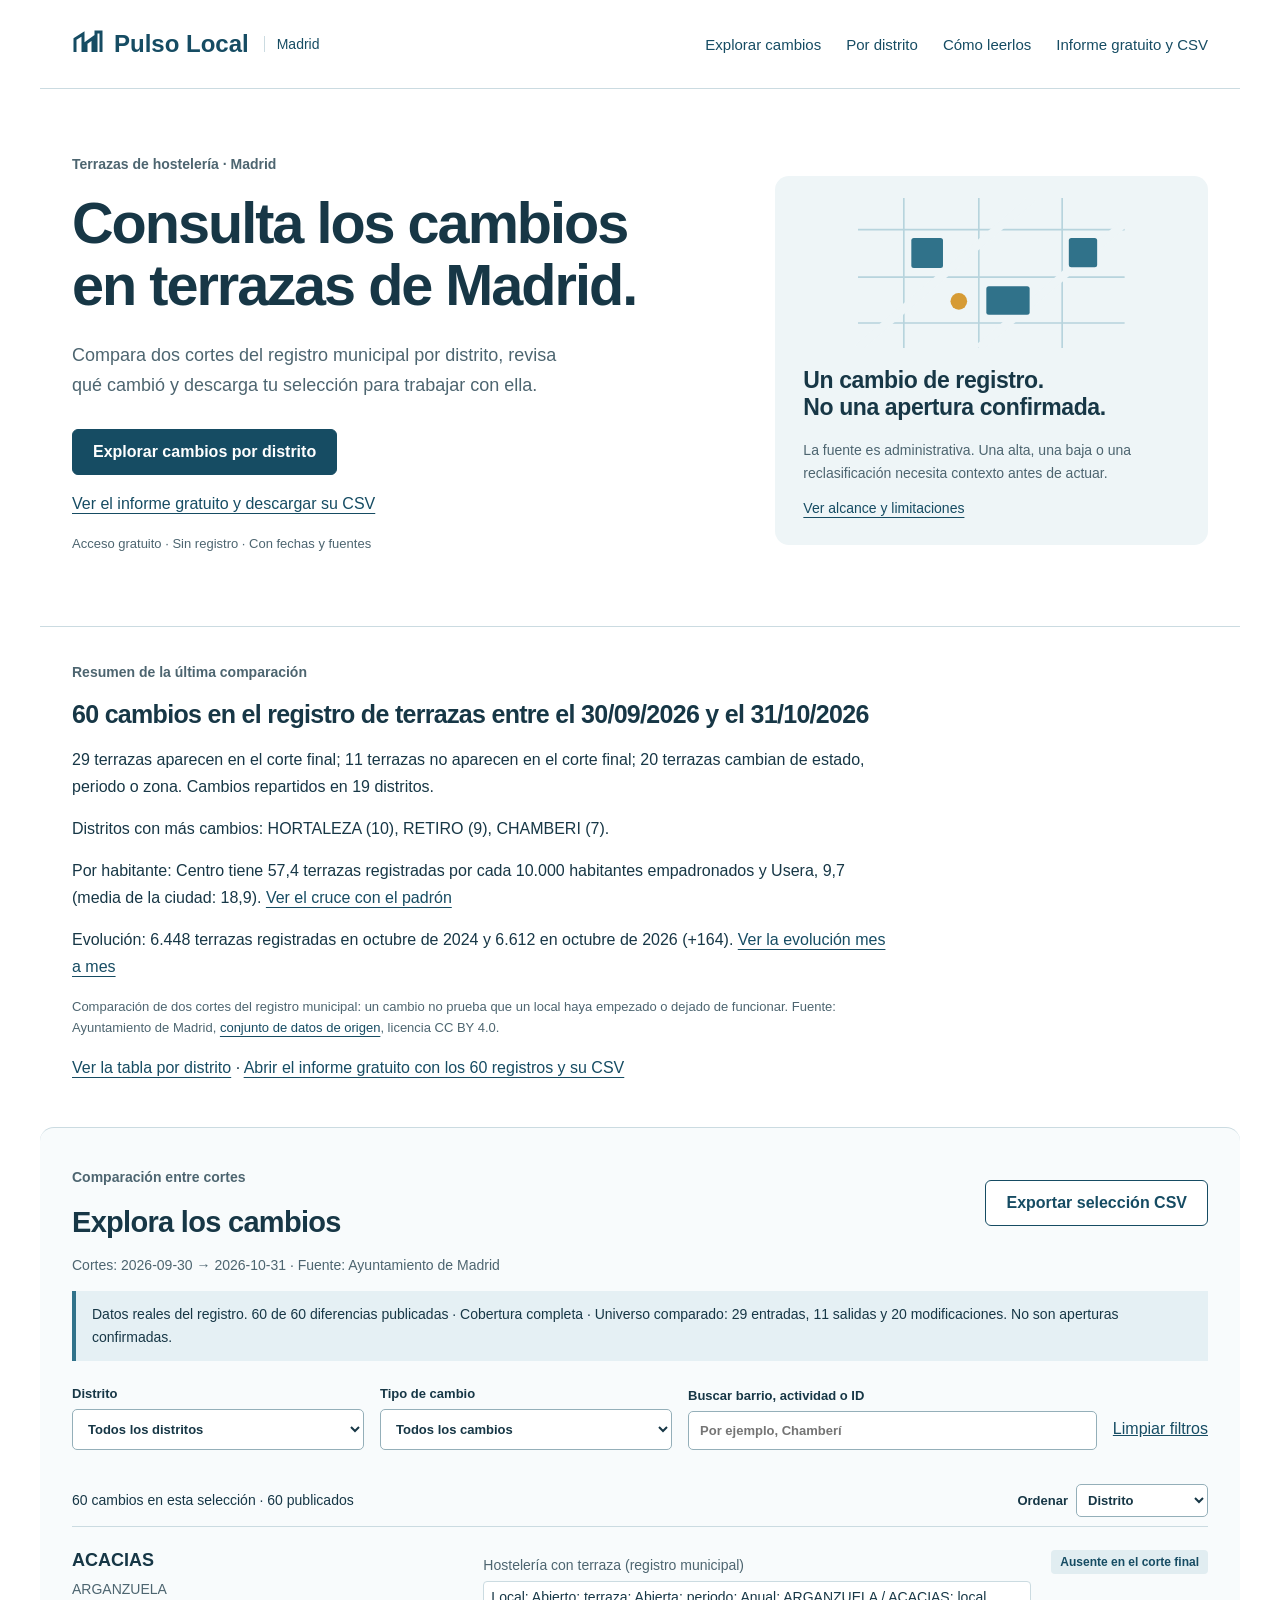
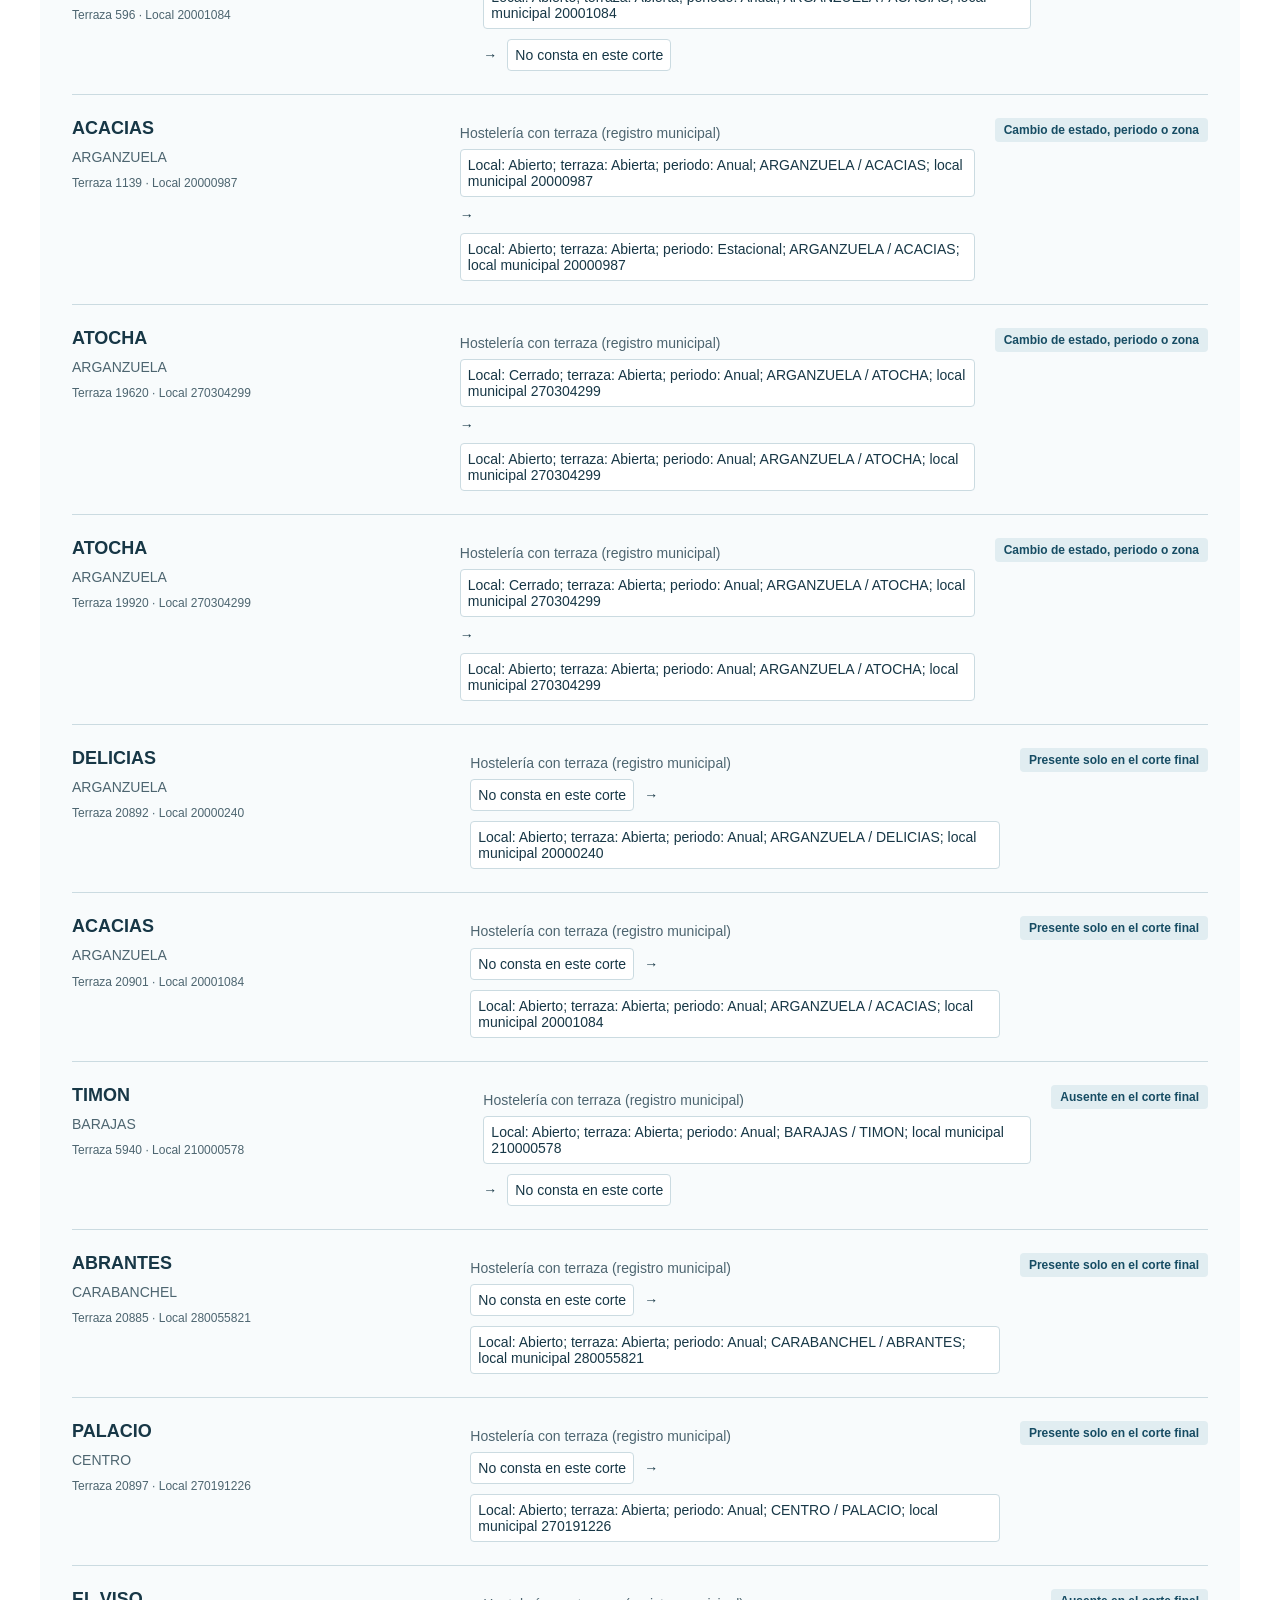
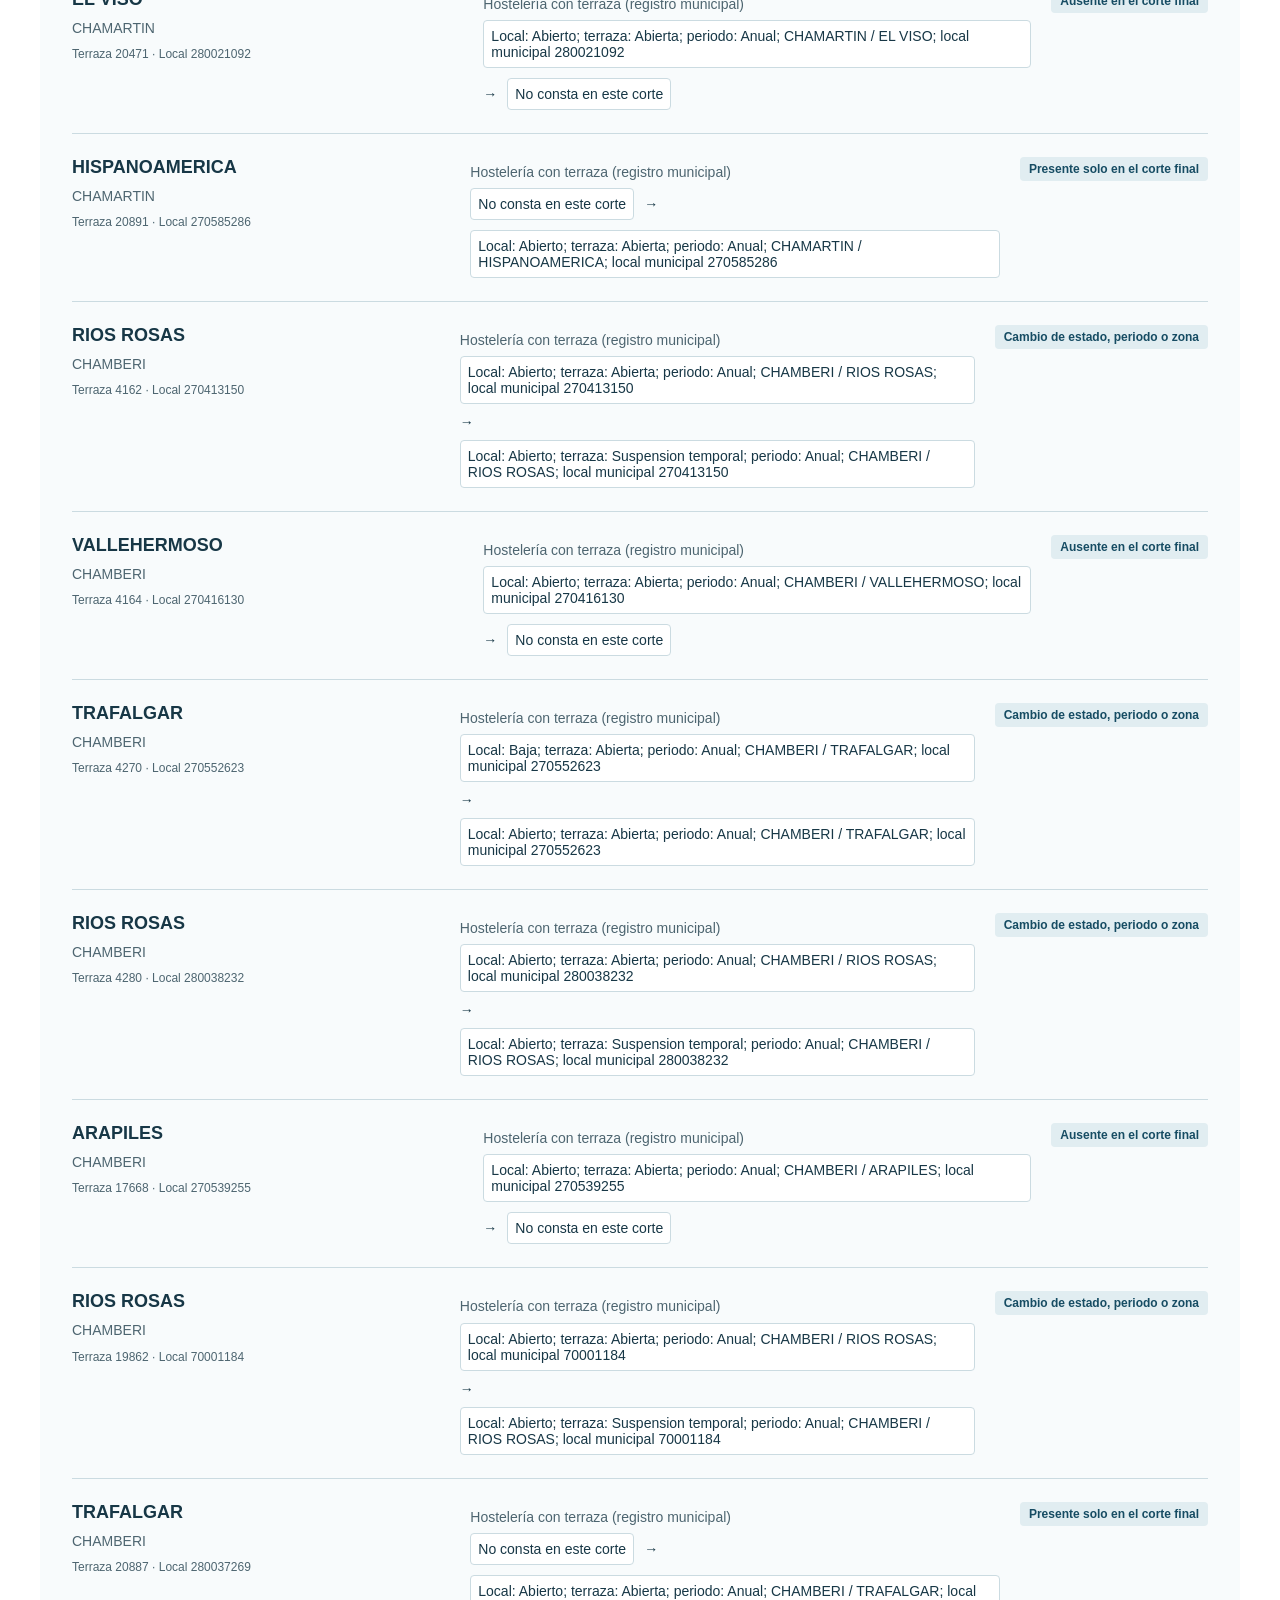
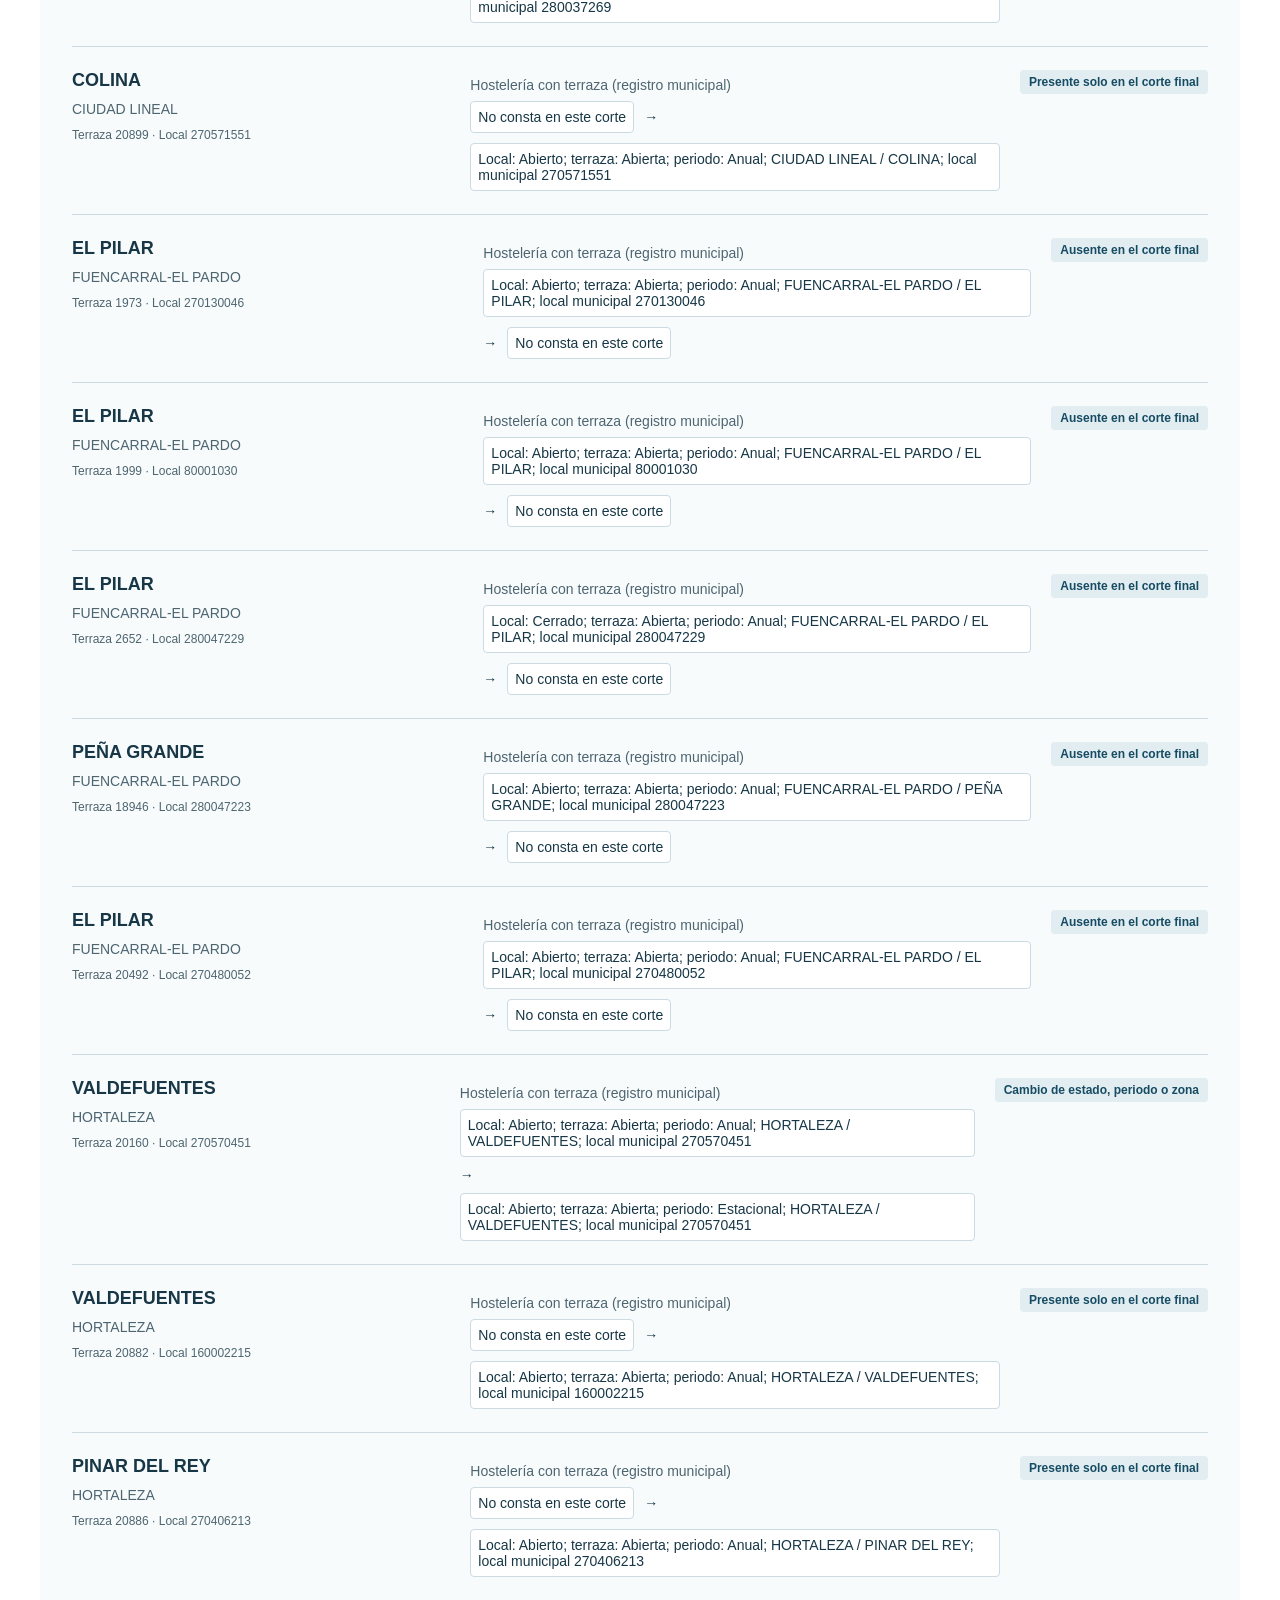
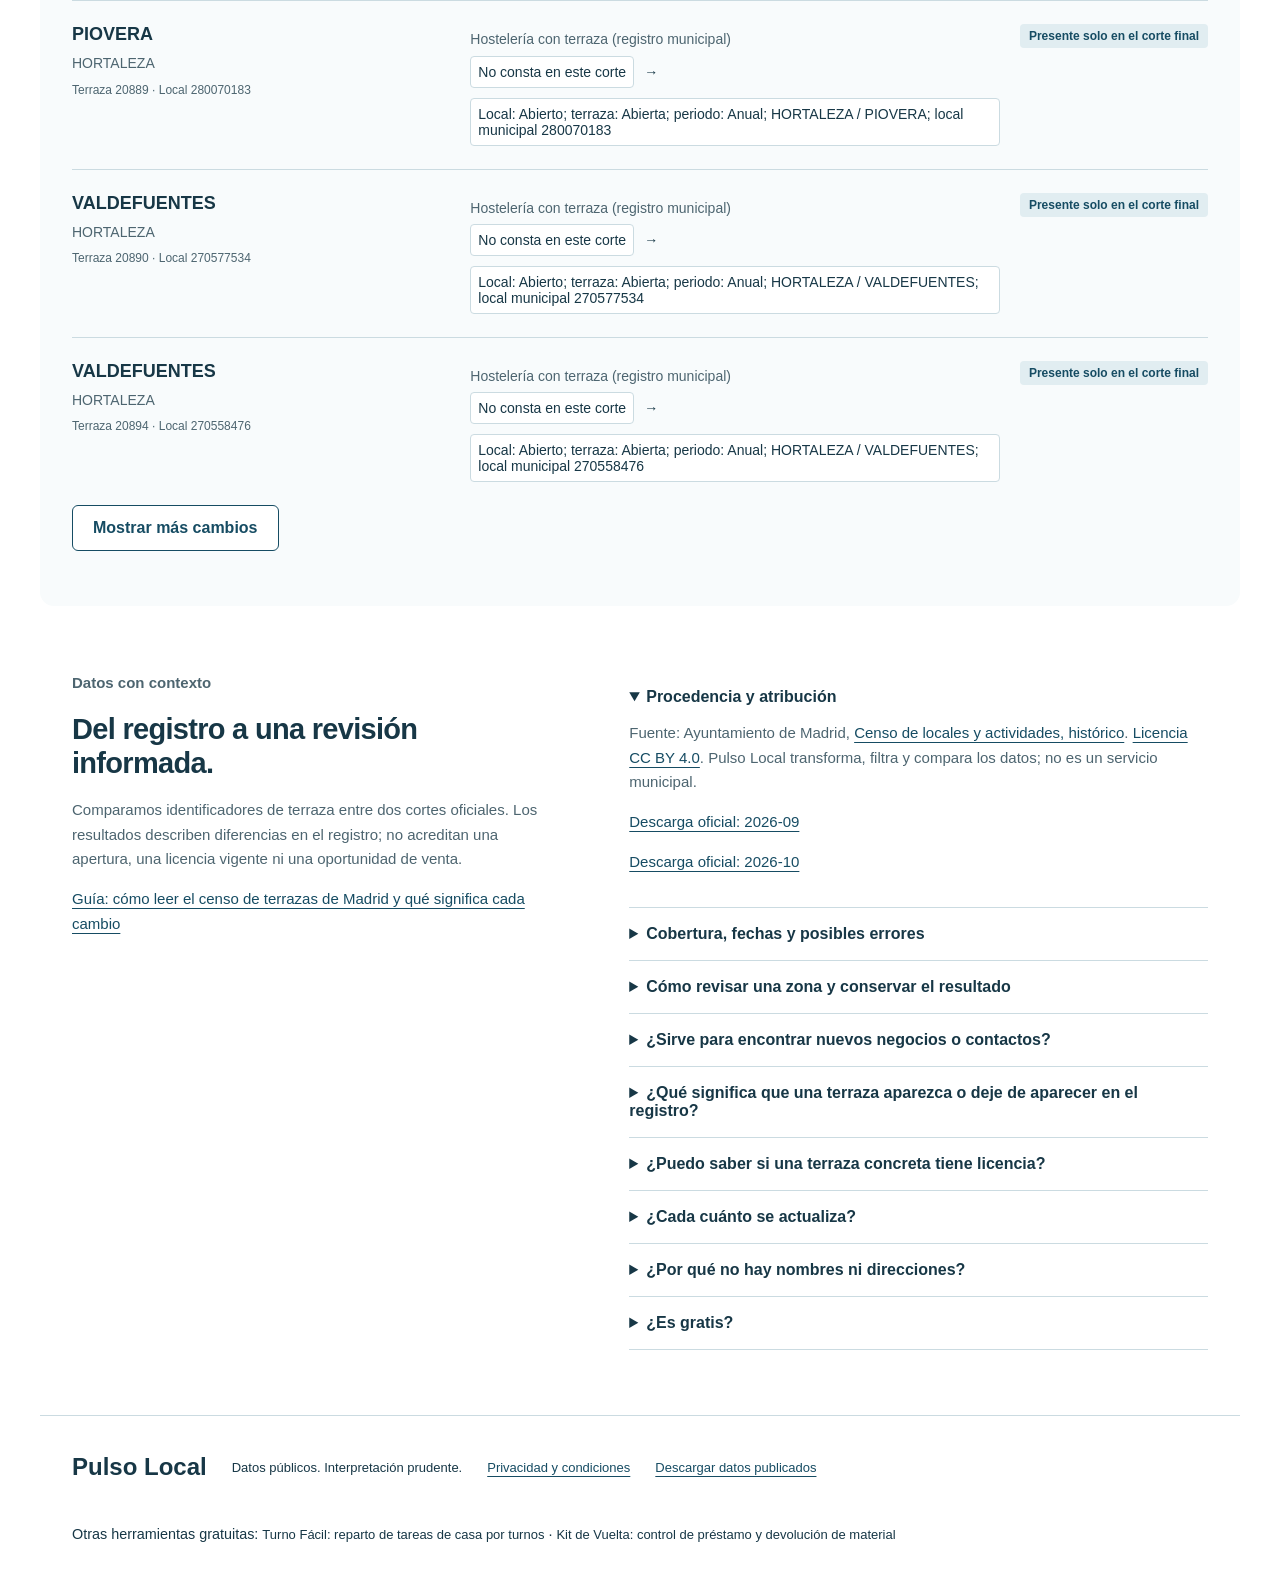
==== commit 2e80c433: "Evolución mensual de las terrazas registradas" ====
--- a/index.html
+++ b/index.html
@@ -2,7 +2,7 @@
 <html lang="es"><head><meta charset="utf-8"><meta http-equiv="Content-Security-Policy" content="default-src &#x27;none&#x27;; script-src &#x27;self&#x27;; style-src &#x27;self&#x27;; img-src &#x27;self&#x27; data:; font-src &#x27;self&#x27;; connect-src &#x27;self&#x27;; manifest-src &#x27;self&#x27;; object-src &#x27;none&#x27;; base-uri &#x27;none&#x27;; form-action &#x27;none&#x27;; frame-src &#x27;none&#x27;; worker-src &#x27;none&#x27;"><meta name="referrer" content="no-referrer"><meta name="robots" content="index,follow"><link rel="canonical" href="https://paniset.github.io/pulso-local-madrid/"><meta name="google-site-verification" content="yU-MmDAEv0MF0oqv6WEPJR-Wn4J0yyzl8J-dgcel0is"><meta property="og:type" content="website"><meta property="og:locale" content="es_ES"><meta name="twitter:card" content="summary_large_image"><meta property="og:title" content="Cambios en terrazas de Madrid por distrito | Pulso Local"><meta name="twitter:title" content="Cambios en terrazas de Madrid por distrito | Pulso Local"><meta property="og:description" content="Compara dos cortes del registro municipal de terrazas de Madrid, filtra por distrito y descarga el informe y CSV gratis, con fechas y fuentes."><meta name="twitter:description" content="Compara dos cortes del registro municipal de terrazas de Madrid, filtra por distrito y descarga el informe y CSV gratis, con fechas y fuentes."><meta property="og:url" content="https://paniset.github.io/pulso-local-madrid/"><meta property="og:image" content="https://paniset.github.io/pulso-local-madrid/og.png"><meta property="og:image:width" content="1200"><meta property="og:image:height" content="630"><meta name="twitter:image" content="https://paniset.github.io/pulso-local-madrid/og.png"><title>Cambios en terrazas de Madrid por distrito | Pulso Local</title><meta name="description" content="Compara dos cortes del registro municipal de terrazas de Madrid, filtra por distrito y descarga el informe y CSV gratis, con fechas y fuentes."><meta name="viewport" content="width=device-width,initial-scale=1"><meta name="theme-color" content="#164c63"><link rel="stylesheet" href="style.css"><link rel="icon" href="favicon.svg" type="image/svg+xml"><script type="module" src="app.js"></script><script type="application/ld+json">{"@context":"https://schema.org","@type":"Dataset","name":"Cambios en el registro de terrazas de hostelería de Madrid (septiembre-octubre 2026)","description":"Comparación de dos cortes mensuales del registro municipal de terrazas de hostelería de Madrid: terrazas que aparecen o dejan de aparecer en el corte final y cambios de estado, por distrito y barrio, con fechas y fuentes. Solo identificadores administrativos y zonas, sin direcciones ni nombres. Un cambio en el registro no prueba una apertura o un cierre real.","url":"https://paniset.github.io/pulso-local-madrid/","inLanguage":"es","isAccessibleForFree":true,"license":"https://creativecommons.org/licenses/by/4.0/","temporalCoverage":"2026-09-30/2026-10-31","spatialCoverage":{"@type":"Place","name":"Madrid, España"},"creator":{"@type":"Organization","name":"Pulso Local","url":"https://paniset.github.io/pulso-local-madrid/"},"publisher":{"@type":"Organization","name":"Pulso Local","url":"https://paniset.github.io/pulso-local-madrid/"},"isBasedOn":["https://datos.madrid.es/dataset/209548-0-censo-locales-historico","https://datos.madrid.es/dataset/300557-0-poblacion-distrito-barrio"],"keywords":["terrazas","hostelería","Madrid","datos abiertos","distritos"],"distribution":[{"@type":"DataDownload","encodingFormat":"application/json","contentUrl":"https://paniset.github.io/pulso-local-madrid/data/radar.json"},{"@type":"DataDownload","encodingFormat":"text/csv","contentUrl":"https://paniset.github.io/pulso-local-madrid/pulso-muestra.csv"}],"dateModified":"2026-11-13"}</script></head>
 <body><a class="skip" href="#radar">Ir al radar</a><header class="top"><a class="brand" href="./" aria-label="Pulso Local, inicio"><svg width="32" height="32" viewBox="0 0 32 32" aria-hidden="true"><path d="M3 24V11l8-5v18M14 24V15l7-5v14M24 24V4h5v20" fill="none" stroke="currentColor" stroke-width="3"/></svg>Pulso Local<span>Madrid</span></a><nav aria-label="Principal"><a href="#radar">Explorar cambios</a><a href="terrazas-madrid-por-distrito">Por distrito</a><a href="#metodo">Cómo leerlos</a><a href="muestra">Informe gratuito y CSV</a></nav></header>
 <main><section class="intro"><div><p class="edition">Terrazas de hostelería · Madrid</p><h1>Consulta los cambios<br>en terrazas de Madrid.</h1><p class="lead">Compara dos cortes del registro municipal por distrito, revisa qué cambió y descarga tu selección para trabajar con ella.</p><a class="button" href="#radar">Explorar cambios por distrito</a><p><a href="muestra">Ver el informe gratuito y descargar su CSV</a></p><p class="small">Acceso gratuito · Sin registro · Con fechas y fuentes</p></div><aside class="context"><svg viewBox="0 0 320 180" aria-hidden="true"><g fill="none" stroke="#b7d4dd" stroke-width="2"><path d="M0 38h320M0 95h320M0 150h320M55 0v180M145 0v180M245 0v180"/><path d="M0 180 210 0M145 180 320 30" stroke-width="10" stroke="#eef5f7"/></g><g fill="#30728a"><rect x="64" y="48" width="38" height="36" rx="3"/><rect x="154" y="106" width="52" height="34" rx="3"/><rect x="253" y="48" width="34" height="35" rx="3"/></g><circle cx="121" cy="124" r="10" fill="#d69b35"/></svg><h2>Un cambio de registro.<br>No una apertura confirmada.</h2><p>La fuente es administrativa. Una alta, una baja o una reclasificación necesita contexto antes de actuar.</p><a href="#metodo">Ver alcance y limitaciones</a></aside></section>
-<section id="resumen" class="summary" aria-labelledby="resumen-titulo"><p class="edition">Resumen de la última comparación</p><h2 id="resumen-titulo">60 cambios en el registro de terrazas entre el 30/09/2026 y el 31/10/2026</h2><p>29 terrazas aparecen en el corte final; 11 terrazas no aparecen en el corte final; 20 terrazas cambian de estado, periodo o zona. Cambios repartidos en 19 distritos.</p><p>Distritos con más cambios: HORTALEZA (10), RETIRO (9), CHAMBERI (7).</p><p>Por habitante: Centro tiene 57,4 terrazas registradas por cada 10.000 habitantes empadronados y Usera, 9,7 (media de la ciudad: 18,9). <a href="terrazas-madrid-por-distrito#por-habitante">Ver el cruce con el padrón</a></p><p class="small">Comparación de dos cortes del registro municipal: un cambio no prueba que un local haya empezado o dejado de funcionar. Fuente: Ayuntamiento de Madrid, <a href="https://datos.madrid.es/dataset/209548-0-censo-locales-historico">conjunto de datos de origen</a>, licencia CC BY 4.0.</p><p><a href="terrazas-madrid-por-distrito">Ver la tabla por distrito</a> · <a href="muestra">Abrir el informe gratuito con los 60 registros y su CSV</a></p></section>
+<section id="resumen" class="summary" aria-labelledby="resumen-titulo"><p class="edition">Resumen de la última comparación</p><h2 id="resumen-titulo">60 cambios en el registro de terrazas entre el 30/09/2026 y el 31/10/2026</h2><p>29 terrazas aparecen en el corte final; 11 terrazas no aparecen en el corte final; 20 terrazas cambian de estado, periodo o zona. Cambios repartidos en 19 distritos.</p><p>Distritos con más cambios: HORTALEZA (10), RETIRO (9), CHAMBERI (7).</p><p>Por habitante: Centro tiene 57,4 terrazas registradas por cada 10.000 habitantes empadronados y Usera, 9,7 (media de la ciudad: 18,9). <a href="terrazas-madrid-por-distrito#por-habitante">Ver el cruce con el padrón</a></p><p>Evolución: 6.448 terrazas registradas en octubre de 2024 y 6.612 en octubre de 2026 (+164). <a href="evolucion-terrazas-madrid">Ver la evolución mes a mes</a></p><p class="small">Comparación de dos cortes del registro municipal: un cambio no prueba que un local haya empezado o dejado de funcionar. Fuente: Ayuntamiento de Madrid, <a href="https://datos.madrid.es/dataset/209548-0-censo-locales-historico">conjunto de datos de origen</a>, licencia CC BY 4.0.</p><p><a href="terrazas-madrid-por-distrito">Ver la tabla por distrito</a> · <a href="muestra">Abrir el informe gratuito con los 60 registros y su CSV</a></p></section>
 <section id="radar" class="radar"><div class="section-head"><div><p class="edition">Comparación entre cortes</p><h2>Explora los cambios</h2></div><button id="export" class="secondary" disabled>Exportar selección CSV</button></div><p id="period" class="period">Cargando fechas y procedencia…</p><p id="notice" class="notice" role="status" aria-live="polite">Consultando el conjunto de datos.</p><div class="filters"><label>Distrito<select id="district"><option value="">Todos los distritos</option></select></label><label>Tipo de cambio<select id="type"><option value="">Todos los cambios</option></select></label><label class="search">Buscar barrio, actividad o ID<input id="search" type="search" placeholder="Por ejemplo, Chamberí" maxlength="120"></label><button id="reset" class="text-button">Limpiar filtros</button></div><div class="results-head"><p id="count" aria-live="polite">Sin resultados todavía</p><label>Ordenar<select id="sort"><option value="district">Distrito</option><option value="type">Tipo de cambio</option><option value="id">ID de terraza</option></select></label></div><div id="results" class="results"></div><button id="more" class="secondary" hidden>Mostrar más cambios</button><noscript><p>Este radar necesita JavaScript. Puedes descargar el <a href="data/radar.json">conjunto de datos</a> y consultar las fuentes del apartado siguiente.</p></noscript></section>
 <section id="metodo" class="method"><div><p class="edition">Datos con contexto</p><h2>Del registro a una revisión informada.</h2><p>Comparamos identificadores de terraza entre dos cortes oficiales. Los resultados describen diferencias en el registro; no acreditan una apertura, una licencia vigente ni una oportunidad de venta.</p><p><a href="como-leer-censo-terrazas-madrid">Guía: cómo leer el censo de terrazas de Madrid y qué significa cada cambio</a></p></div><div><details open><summary>Procedencia y atribución</summary><p>Fuente: Ayuntamiento de Madrid, <a href="https://datos.madrid.es/dataset/209548-0-censo-locales-historico">Censo de locales y actividades, histórico</a>. <a href="https://creativecommons.org/licenses/by/4.0/deed.es">Licencia CC BY 4.0</a>. Pulso Local transforma, filtra y compara los datos; no es un servicio municipal.</p><div id="sources"></div></details><details><summary>Cobertura, fechas y posibles errores</summary><p id="coverage">El registro puede contener inconsistencias y correcciones retrospectivas. La fecha del corte no equivale a la fecha del cambio real. Una ausencia puede responder a cambios de clasificación.</p><p>No se muestran nombres de titulares, teléfonos, correos ni direcciones exactas. Los identificadores sirven para revisar la fuente, no para identificar personas.</p></details><details><summary>Cómo revisar una zona y conservar el resultado</summary><ol><li>Comprueba las fechas de los dos cortes y selecciona tu distrito.</li><li>Revisa el tipo de cambio y los estados anterior y posterior. Busca el identificador en la descarga oficial cuando necesites contrastarlo.</li><li>Exporta la selección CSV para tu hoja de cálculo. Para una lectura sin filtros, abre el <a href="muestra">informe gratuito con procedencia y límites</a>.</li></ol></details><details><summary>¿Sirve para encontrar nuevos negocios o contactos?</summary><p>No es un listado de aperturas ni de potenciales clientes. Sirve como punto de partida para estudiar diferencias administrativas. No contiene contactos ni direcciones exactas; comprueba cada caso antes de sacar conclusiones.</p></details><details><summary>¿Qué significa que una terraza aparezca o deje de aparecer en el registro?</summary><p>Que su identificador está en el corte final y no en el inicial, o al revés. Es una diferencia entre dos versiones del registro municipal: puede responder a una tramitación, a una corrección de datos o a una reclasificación. No demuestra que un local haya empezado o dejado de funcionar. <a href="como-leer-censo-terrazas-madrid">Lee la guía completa sobre cómo leer el censo de terrazas</a>.</p></details><details><summary>¿Puedo saber si una terraza concreta tiene licencia?</summary><p>Esta herramienta no lo dice: solo compara dos cortes del registro y no comprueba licencias ni su vigencia. Para un caso concreto, consulta la sede electrónica del Ayuntamiento de Madrid o la junta municipal del distrito, y el <a href="https://datos.madrid.es/dataset/209548-0-censo-locales-historico">conjunto de datos de origen</a>. Esta información no es asesoramiento legal. Más detalle en la <a href="como-leer-censo-terrazas-madrid">guía del censo de terrazas</a>.</p></details><details><summary>¿Cada cuánto se actualiza?</summary><p>La comparación se sustituye cuando se publica una nueva comparación; las fechas de los dos cortes usados aparecen en el resumen y en el radar. No es un registro en tiempo real ni refleja la fecha real de cada cambio. Si necesitas un dato vigente, consulta la fuente municipal.</p></details><details><summary>¿Por qué no hay nombres ni direcciones?</summary><p>Porque no hacen falta para estudiar diferencias en el registro y pueden identificar a personas. Pulso Local solo publica identificadores administrativos, distrito, barrio y actividad; no incluye rótulos, titulares, contactos, direcciones exactas ni coordenadas.</p></details><details><summary>¿Es gratis?</summary><p>El radar, la tabla por distrito y el informe son gratuitos y no requieren cuenta.</p></details></div></section></main>
 <footer><div class="brand">Pulso Local</div><p>Datos públicos. Interpretación prudente.</p><a href="legal">Privacidad y condiciones</a><a href="data/radar.json" download>Descargar datos publicados</a><nav class="otras" aria-label="Otras herramientas gratuitas">Otras herramientas gratuitas: <a href="https://paniset.github.io/turno-facil/">Turno Fácil: reparto de tareas de casa por turnos</a> · <a href="https://paniset.github.io/kit-de-vuelta/">Kit de Vuelta: control de préstamo y devolución de material</a></nav></footer></body></html>
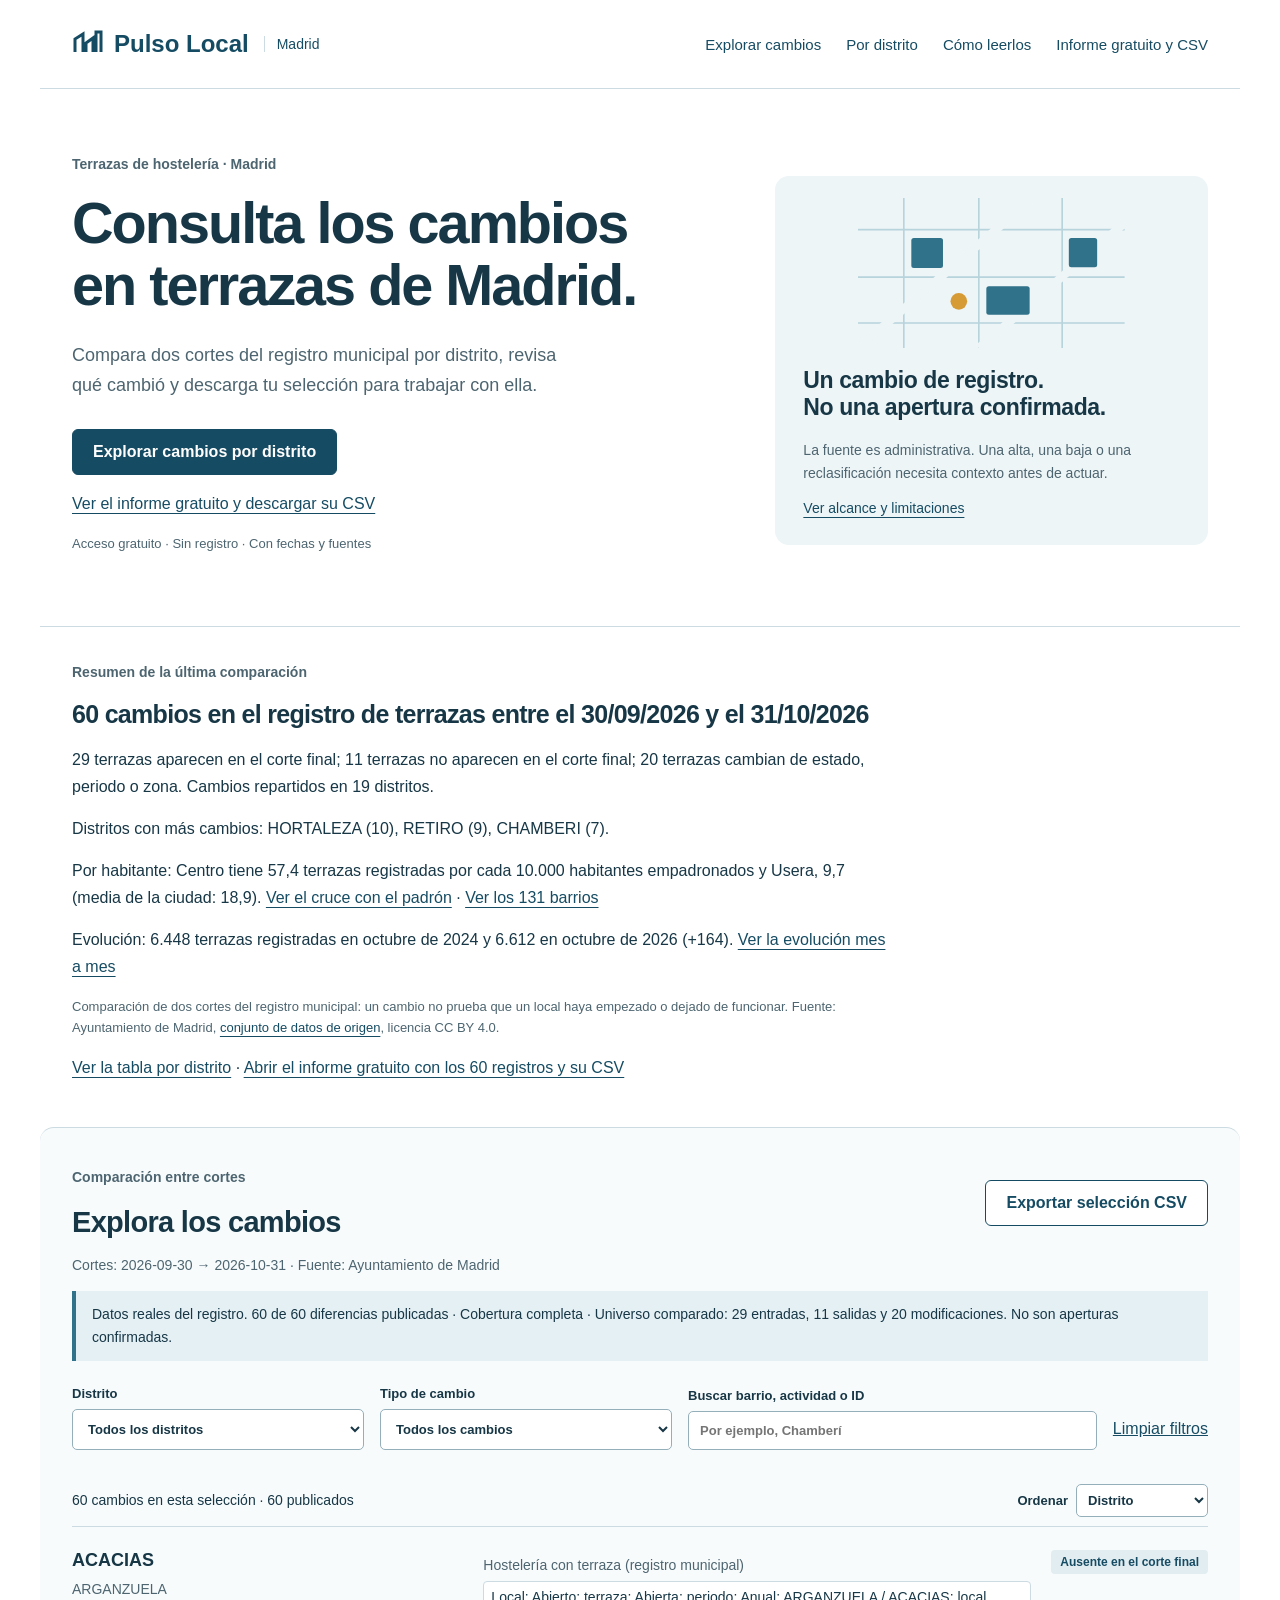
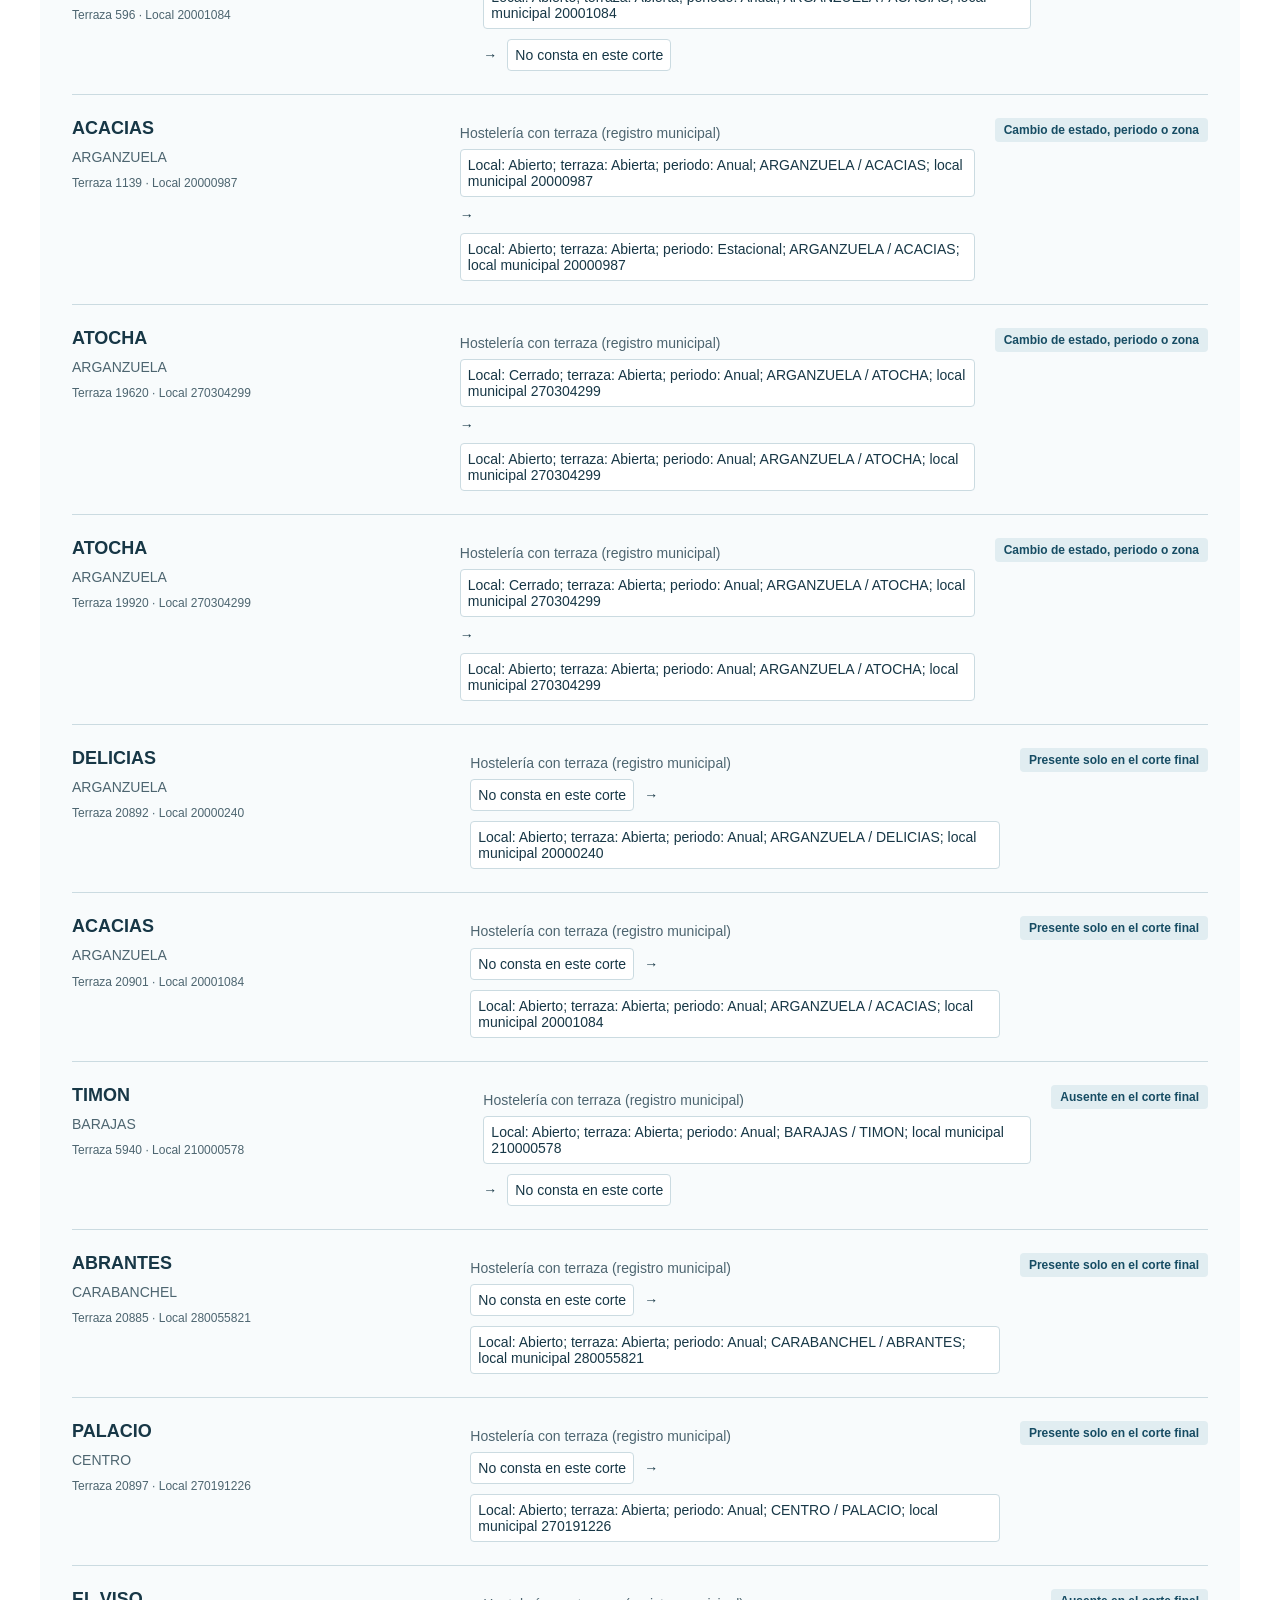
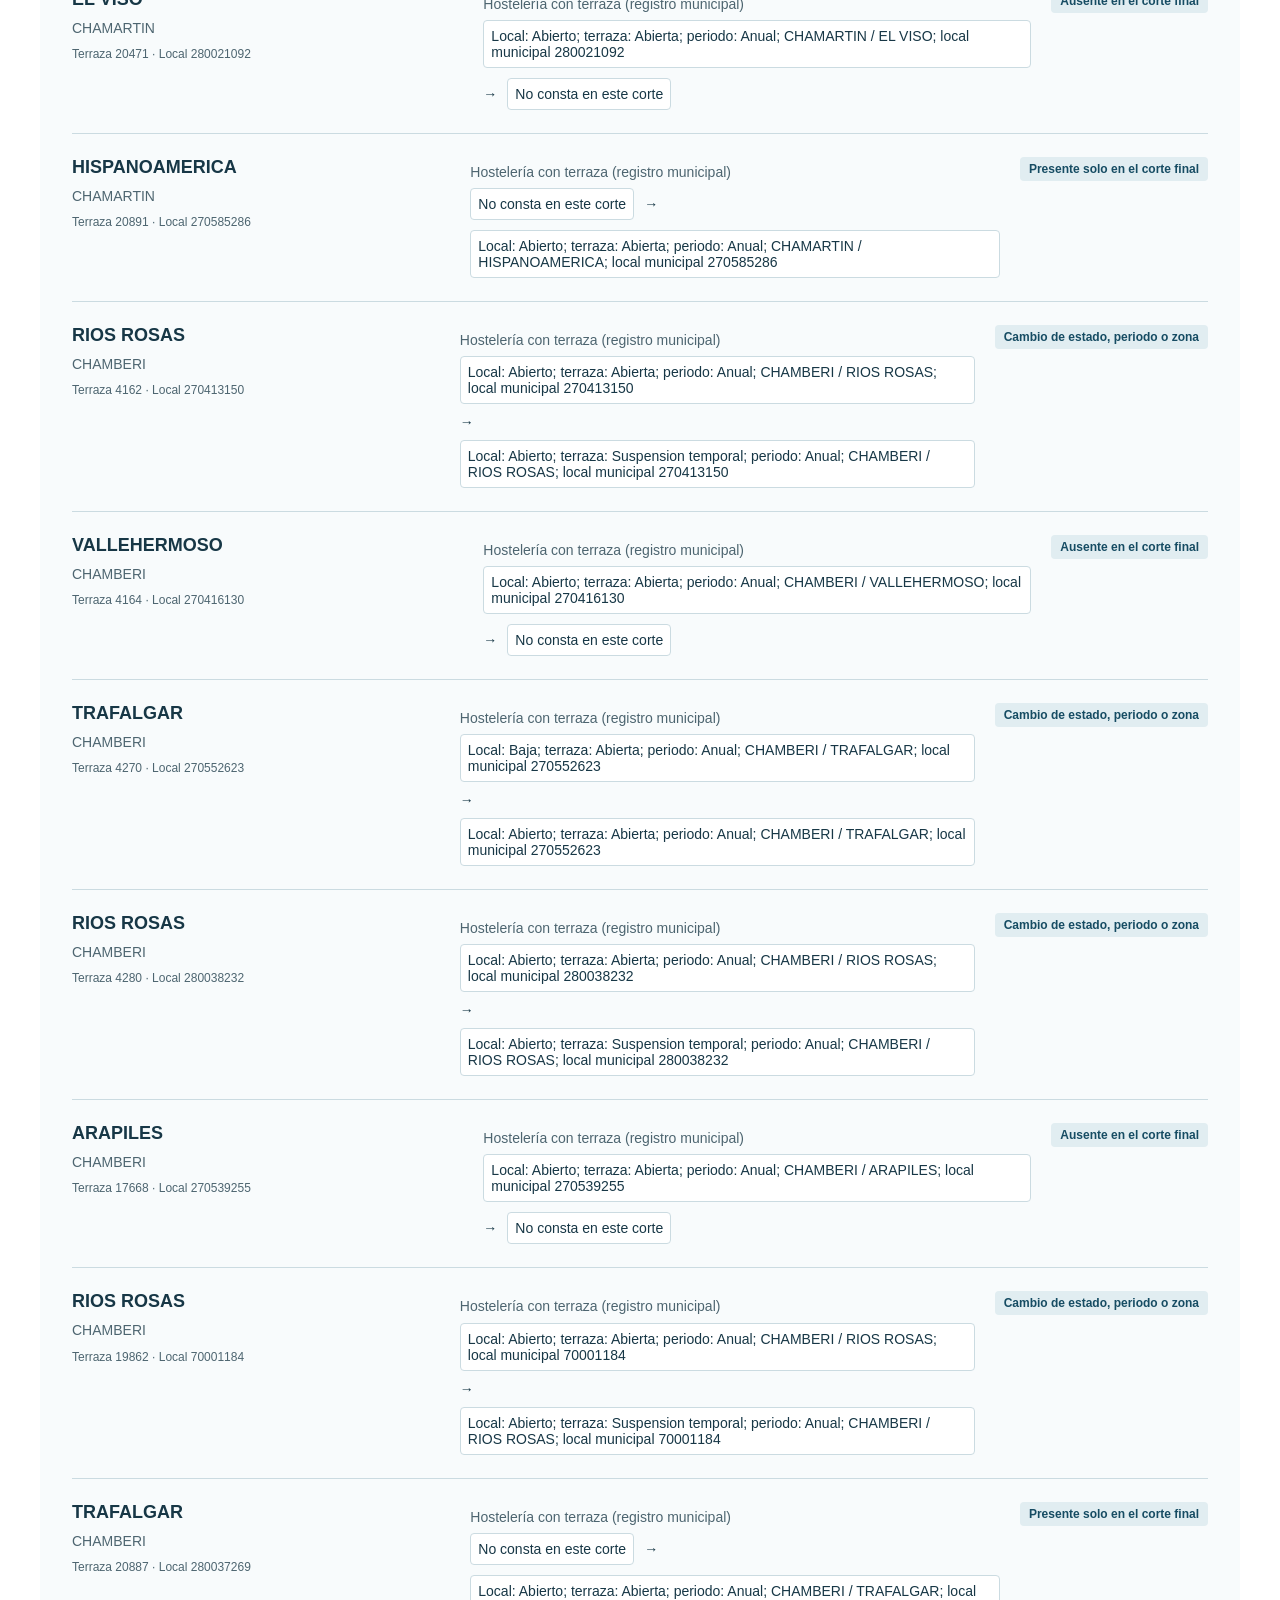
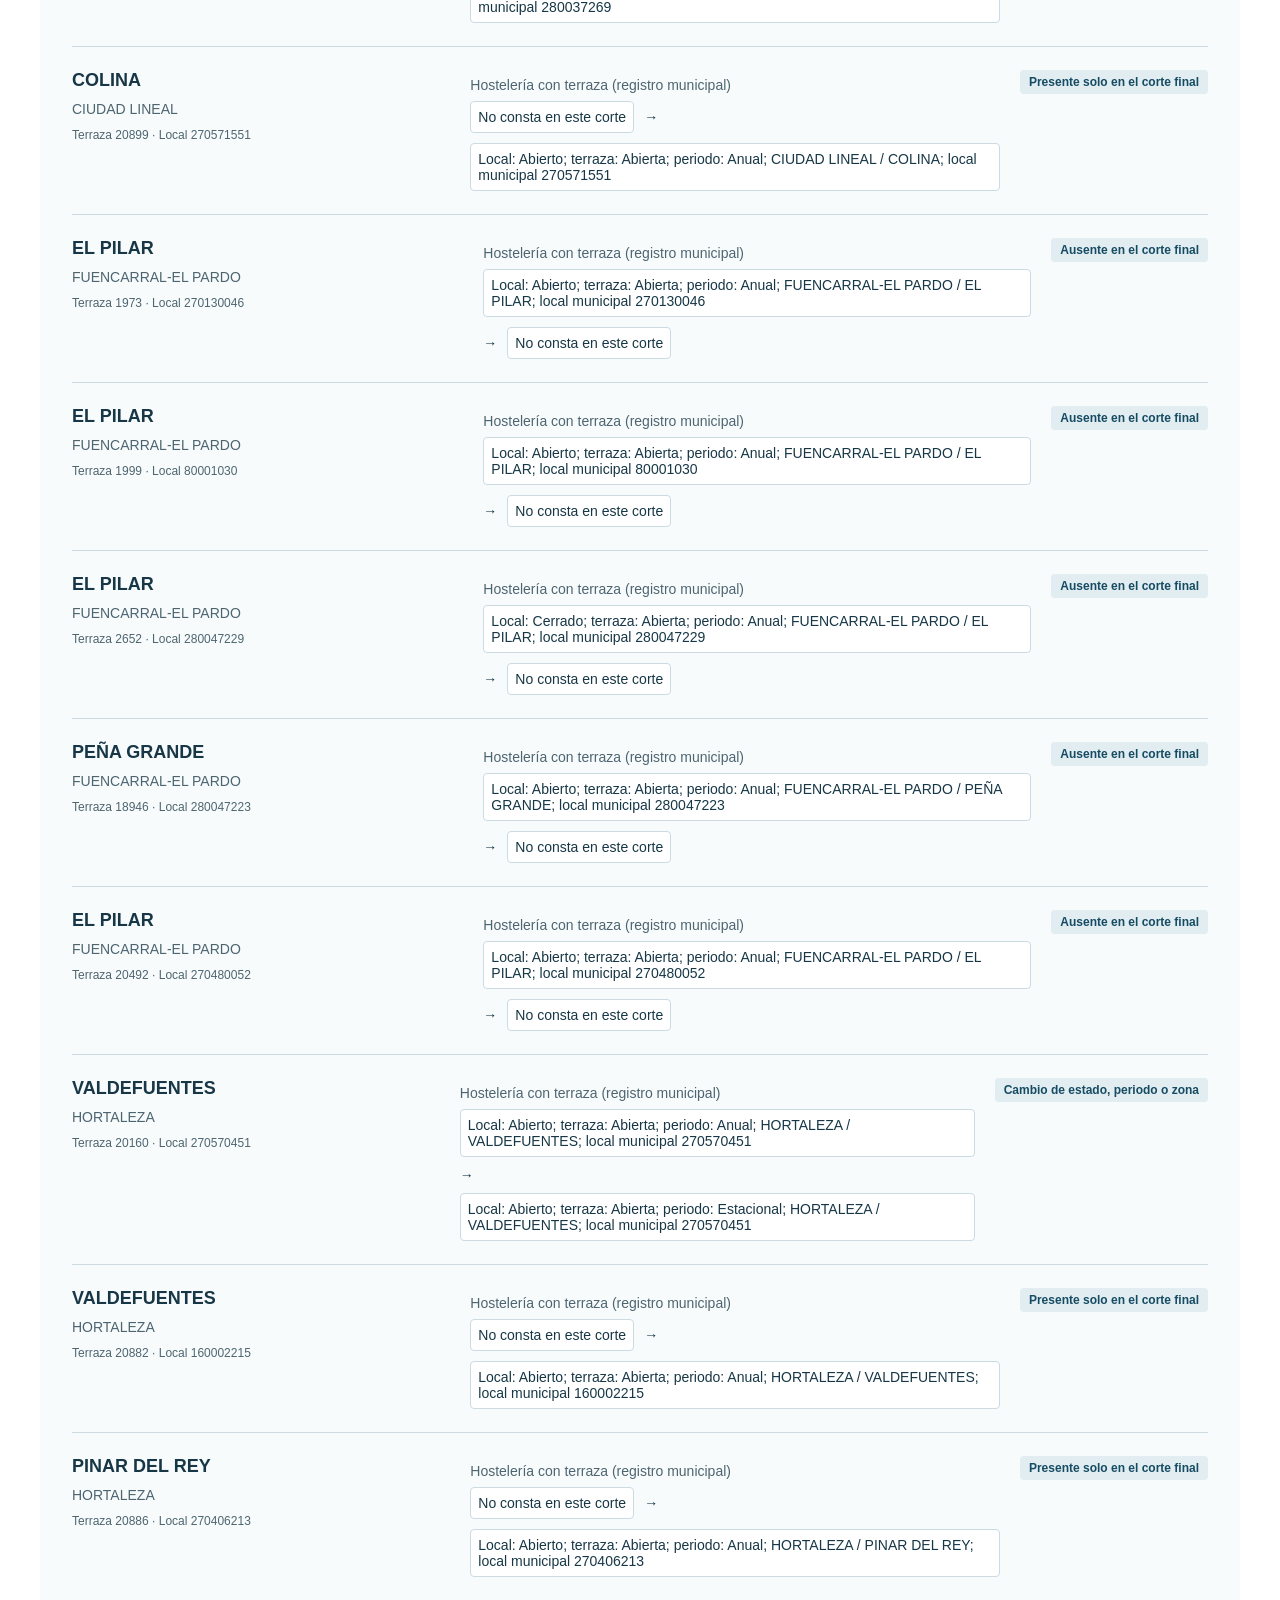
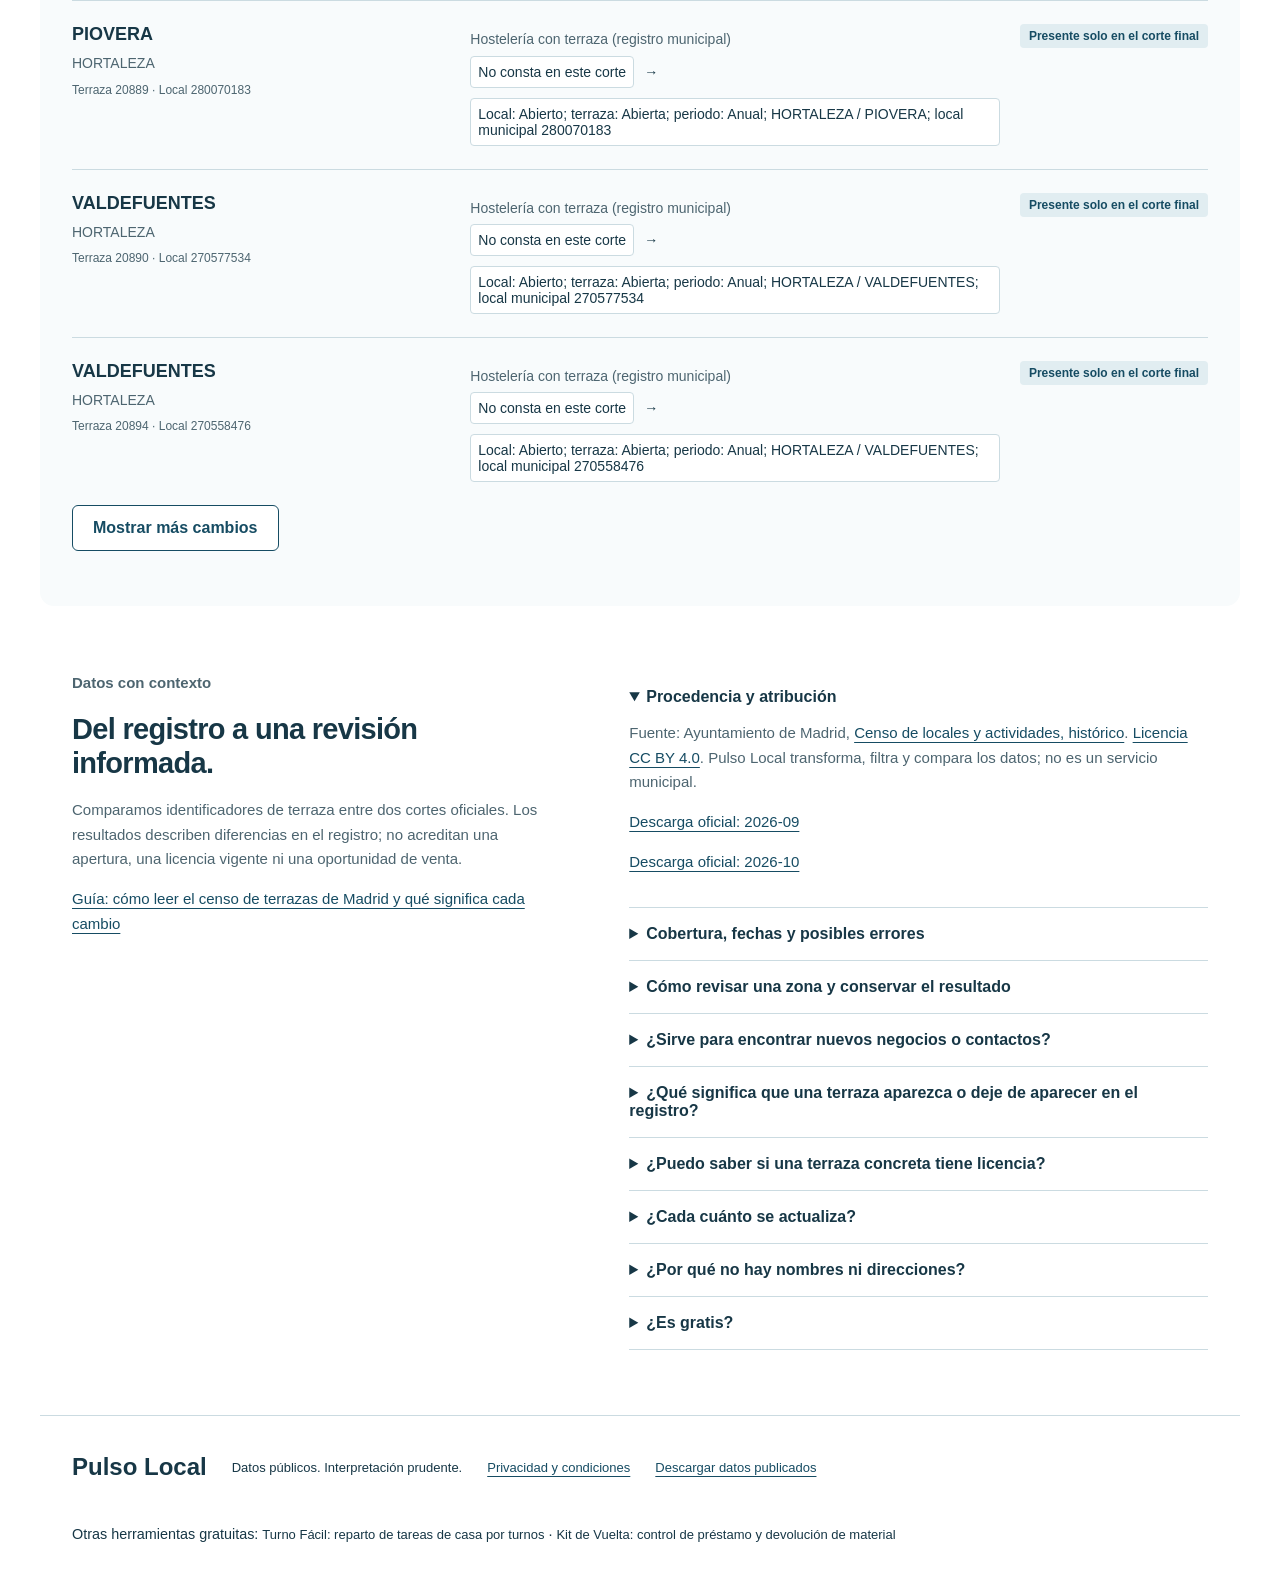
==== commit fe9776da: "Páginas por sector, guías nuevas y terrazas por barrio" ====
--- a/index.html
+++ b/index.html
@@ -2,7 +2,7 @@
 <html lang="es"><head><meta charset="utf-8"><meta http-equiv="Content-Security-Policy" content="default-src &#x27;none&#x27;; script-src &#x27;self&#x27;; style-src &#x27;self&#x27;; img-src &#x27;self&#x27; data:; font-src &#x27;self&#x27;; connect-src &#x27;self&#x27;; manifest-src &#x27;self&#x27;; object-src &#x27;none&#x27;; base-uri &#x27;none&#x27;; form-action &#x27;none&#x27;; frame-src &#x27;none&#x27;; worker-src &#x27;none&#x27;"><meta name="referrer" content="no-referrer"><meta name="robots" content="index,follow"><link rel="canonical" href="https://paniset.github.io/pulso-local-madrid/"><meta name="google-site-verification" content="yU-MmDAEv0MF0oqv6WEPJR-Wn4J0yyzl8J-dgcel0is"><meta property="og:type" content="website"><meta property="og:locale" content="es_ES"><meta name="twitter:card" content="summary_large_image"><meta property="og:title" content="Cambios en terrazas de Madrid por distrito | Pulso Local"><meta name="twitter:title" content="Cambios en terrazas de Madrid por distrito | Pulso Local"><meta property="og:description" content="Compara dos cortes del registro municipal de terrazas de Madrid, filtra por distrito y descarga el informe y CSV gratis, con fechas y fuentes."><meta name="twitter:description" content="Compara dos cortes del registro municipal de terrazas de Madrid, filtra por distrito y descarga el informe y CSV gratis, con fechas y fuentes."><meta property="og:url" content="https://paniset.github.io/pulso-local-madrid/"><meta property="og:image" content="https://paniset.github.io/pulso-local-madrid/og.png"><meta property="og:image:width" content="1200"><meta property="og:image:height" content="630"><meta name="twitter:image" content="https://paniset.github.io/pulso-local-madrid/og.png"><title>Cambios en terrazas de Madrid por distrito | Pulso Local</title><meta name="description" content="Compara dos cortes del registro municipal de terrazas de Madrid, filtra por distrito y descarga el informe y CSV gratis, con fechas y fuentes."><meta name="viewport" content="width=device-width,initial-scale=1"><meta name="theme-color" content="#164c63"><link rel="stylesheet" href="style.css"><link rel="icon" href="favicon.svg" type="image/svg+xml"><script type="module" src="app.js"></script><script type="application/ld+json">{"@context":"https://schema.org","@type":"Dataset","name":"Cambios en el registro de terrazas de hostelería de Madrid (septiembre-octubre 2026)","description":"Comparación de dos cortes mensuales del registro municipal de terrazas de hostelería de Madrid: terrazas que aparecen o dejan de aparecer en el corte final y cambios de estado, por distrito y barrio, con fechas y fuentes. Solo identificadores administrativos y zonas, sin direcciones ni nombres. Un cambio en el registro no prueba una apertura o un cierre real.","url":"https://paniset.github.io/pulso-local-madrid/","inLanguage":"es","isAccessibleForFree":true,"license":"https://creativecommons.org/licenses/by/4.0/","temporalCoverage":"2026-09-30/2026-10-31","spatialCoverage":{"@type":"Place","name":"Madrid, España"},"creator":{"@type":"Organization","name":"Pulso Local","url":"https://paniset.github.io/pulso-local-madrid/"},"publisher":{"@type":"Organization","name":"Pulso Local","url":"https://paniset.github.io/pulso-local-madrid/"},"isBasedOn":["https://datos.madrid.es/dataset/209548-0-censo-locales-historico","https://datos.madrid.es/dataset/300557-0-poblacion-distrito-barrio"],"keywords":["terrazas","hostelería","Madrid","datos abiertos","distritos"],"distribution":[{"@type":"DataDownload","encodingFormat":"application/json","contentUrl":"https://paniset.github.io/pulso-local-madrid/data/radar.json"},{"@type":"DataDownload","encodingFormat":"text/csv","contentUrl":"https://paniset.github.io/pulso-local-madrid/pulso-muestra.csv"}],"dateModified":"2026-11-13"}</script></head>
 <body><a class="skip" href="#radar">Ir al radar</a><header class="top"><a class="brand" href="./" aria-label="Pulso Local, inicio"><svg width="32" height="32" viewBox="0 0 32 32" aria-hidden="true"><path d="M3 24V11l8-5v18M14 24V15l7-5v14M24 24V4h5v20" fill="none" stroke="currentColor" stroke-width="3"/></svg>Pulso Local<span>Madrid</span></a><nav aria-label="Principal"><a href="#radar">Explorar cambios</a><a href="terrazas-madrid-por-distrito">Por distrito</a><a href="#metodo">Cómo leerlos</a><a href="muestra">Informe gratuito y CSV</a></nav></header>
 <main><section class="intro"><div><p class="edition">Terrazas de hostelería · Madrid</p><h1>Consulta los cambios<br>en terrazas de Madrid.</h1><p class="lead">Compara dos cortes del registro municipal por distrito, revisa qué cambió y descarga tu selección para trabajar con ella.</p><a class="button" href="#radar">Explorar cambios por distrito</a><p><a href="muestra">Ver el informe gratuito y descargar su CSV</a></p><p class="small">Acceso gratuito · Sin registro · Con fechas y fuentes</p></div><aside class="context"><svg viewBox="0 0 320 180" aria-hidden="true"><g fill="none" stroke="#b7d4dd" stroke-width="2"><path d="M0 38h320M0 95h320M0 150h320M55 0v180M145 0v180M245 0v180"/><path d="M0 180 210 0M145 180 320 30" stroke-width="10" stroke="#eef5f7"/></g><g fill="#30728a"><rect x="64" y="48" width="38" height="36" rx="3"/><rect x="154" y="106" width="52" height="34" rx="3"/><rect x="253" y="48" width="34" height="35" rx="3"/></g><circle cx="121" cy="124" r="10" fill="#d69b35"/></svg><h2>Un cambio de registro.<br>No una apertura confirmada.</h2><p>La fuente es administrativa. Una alta, una baja o una reclasificación necesita contexto antes de actuar.</p><a href="#metodo">Ver alcance y limitaciones</a></aside></section>
-<section id="resumen" class="summary" aria-labelledby="resumen-titulo"><p class="edition">Resumen de la última comparación</p><h2 id="resumen-titulo">60 cambios en el registro de terrazas entre el 30/09/2026 y el 31/10/2026</h2><p>29 terrazas aparecen en el corte final; 11 terrazas no aparecen en el corte final; 20 terrazas cambian de estado, periodo o zona. Cambios repartidos en 19 distritos.</p><p>Distritos con más cambios: HORTALEZA (10), RETIRO (9), CHAMBERI (7).</p><p>Por habitante: Centro tiene 57,4 terrazas registradas por cada 10.000 habitantes empadronados y Usera, 9,7 (media de la ciudad: 18,9). <a href="terrazas-madrid-por-distrito#por-habitante">Ver el cruce con el padrón</a></p><p>Evolución: 6.448 terrazas registradas en octubre de 2024 y 6.612 en octubre de 2026 (+164). <a href="evolucion-terrazas-madrid">Ver la evolución mes a mes</a></p><p class="small">Comparación de dos cortes del registro municipal: un cambio no prueba que un local haya empezado o dejado de funcionar. Fuente: Ayuntamiento de Madrid, <a href="https://datos.madrid.es/dataset/209548-0-censo-locales-historico">conjunto de datos de origen</a>, licencia CC BY 4.0.</p><p><a href="terrazas-madrid-por-distrito">Ver la tabla por distrito</a> · <a href="muestra">Abrir el informe gratuito con los 60 registros y su CSV</a></p></section>
+<section id="resumen" class="summary" aria-labelledby="resumen-titulo"><p class="edition">Resumen de la última comparación</p><h2 id="resumen-titulo">60 cambios en el registro de terrazas entre el 30/09/2026 y el 31/10/2026</h2><p>29 terrazas aparecen en el corte final; 11 terrazas no aparecen en el corte final; 20 terrazas cambian de estado, periodo o zona. Cambios repartidos en 19 distritos.</p><p>Distritos con más cambios: HORTALEZA (10), RETIRO (9), CHAMBERI (7).</p><p>Por habitante: Centro tiene 57,4 terrazas registradas por cada 10.000 habitantes empadronados y Usera, 9,7 (media de la ciudad: 18,9). <a href="terrazas-madrid-por-distrito#por-habitante">Ver el cruce con el padrón</a> · <a href="terrazas-madrid-por-barrio">Ver los 131 barrios</a></p><p>Evolución: 6.448 terrazas registradas en octubre de 2024 y 6.612 en octubre de 2026 (+164). <a href="evolucion-terrazas-madrid">Ver la evolución mes a mes</a></p><p class="small">Comparación de dos cortes del registro municipal: un cambio no prueba que un local haya empezado o dejado de funcionar. Fuente: Ayuntamiento de Madrid, <a href="https://datos.madrid.es/dataset/209548-0-censo-locales-historico">conjunto de datos de origen</a>, licencia CC BY 4.0.</p><p><a href="terrazas-madrid-por-distrito">Ver la tabla por distrito</a> · <a href="muestra">Abrir el informe gratuito con los 60 registros y su CSV</a></p></section>
 <section id="radar" class="radar"><div class="section-head"><div><p class="edition">Comparación entre cortes</p><h2>Explora los cambios</h2></div><button id="export" class="secondary" disabled>Exportar selección CSV</button></div><p id="period" class="period">Cargando fechas y procedencia…</p><p id="notice" class="notice" role="status" aria-live="polite">Consultando el conjunto de datos.</p><div class="filters"><label>Distrito<select id="district"><option value="">Todos los distritos</option></select></label><label>Tipo de cambio<select id="type"><option value="">Todos los cambios</option></select></label><label class="search">Buscar barrio, actividad o ID<input id="search" type="search" placeholder="Por ejemplo, Chamberí" maxlength="120"></label><button id="reset" class="text-button">Limpiar filtros</button></div><div class="results-head"><p id="count" aria-live="polite">Sin resultados todavía</p><label>Ordenar<select id="sort"><option value="district">Distrito</option><option value="type">Tipo de cambio</option><option value="id">ID de terraza</option></select></label></div><div id="results" class="results"></div><button id="more" class="secondary" hidden>Mostrar más cambios</button><noscript><p>Este radar necesita JavaScript. Puedes descargar el <a href="data/radar.json">conjunto de datos</a> y consultar las fuentes del apartado siguiente.</p></noscript></section>
 <section id="metodo" class="method"><div><p class="edition">Datos con contexto</p><h2>Del registro a una revisión informada.</h2><p>Comparamos identificadores de terraza entre dos cortes oficiales. Los resultados describen diferencias en el registro; no acreditan una apertura, una licencia vigente ni una oportunidad de venta.</p><p><a href="como-leer-censo-terrazas-madrid">Guía: cómo leer el censo de terrazas de Madrid y qué significa cada cambio</a></p></div><div><details open><summary>Procedencia y atribución</summary><p>Fuente: Ayuntamiento de Madrid, <a href="https://datos.madrid.es/dataset/209548-0-censo-locales-historico">Censo de locales y actividades, histórico</a>. <a href="https://creativecommons.org/licenses/by/4.0/deed.es">Licencia CC BY 4.0</a>. Pulso Local transforma, filtra y compara los datos; no es un servicio municipal.</p><div id="sources"></div></details><details><summary>Cobertura, fechas y posibles errores</summary><p id="coverage">El registro puede contener inconsistencias y correcciones retrospectivas. La fecha del corte no equivale a la fecha del cambio real. Una ausencia puede responder a cambios de clasificación.</p><p>No se muestran nombres de titulares, teléfonos, correos ni direcciones exactas. Los identificadores sirven para revisar la fuente, no para identificar personas.</p></details><details><summary>Cómo revisar una zona y conservar el resultado</summary><ol><li>Comprueba las fechas de los dos cortes y selecciona tu distrito.</li><li>Revisa el tipo de cambio y los estados anterior y posterior. Busca el identificador en la descarga oficial cuando necesites contrastarlo.</li><li>Exporta la selección CSV para tu hoja de cálculo. Para una lectura sin filtros, abre el <a href="muestra">informe gratuito con procedencia y límites</a>.</li></ol></details><details><summary>¿Sirve para encontrar nuevos negocios o contactos?</summary><p>No es un listado de aperturas ni de potenciales clientes. Sirve como punto de partida para estudiar diferencias administrativas. No contiene contactos ni direcciones exactas; comprueba cada caso antes de sacar conclusiones.</p></details><details><summary>¿Qué significa que una terraza aparezca o deje de aparecer en el registro?</summary><p>Que su identificador está en el corte final y no en el inicial, o al revés. Es una diferencia entre dos versiones del registro municipal: puede responder a una tramitación, a una corrección de datos o a una reclasificación. No demuestra que un local haya empezado o dejado de funcionar. <a href="como-leer-censo-terrazas-madrid">Lee la guía completa sobre cómo leer el censo de terrazas</a>.</p></details><details><summary>¿Puedo saber si una terraza concreta tiene licencia?</summary><p>Esta herramienta no lo dice: solo compara dos cortes del registro y no comprueba licencias ni su vigencia. Para un caso concreto, consulta la sede electrónica del Ayuntamiento de Madrid o la junta municipal del distrito, y el <a href="https://datos.madrid.es/dataset/209548-0-censo-locales-historico">conjunto de datos de origen</a>. Esta información no es asesoramiento legal. Más detalle en la <a href="como-leer-censo-terrazas-madrid">guía del censo de terrazas</a>.</p></details><details><summary>¿Cada cuánto se actualiza?</summary><p>La comparación se sustituye cuando se publica una nueva comparación; las fechas de los dos cortes usados aparecen en el resumen y en el radar. No es un registro en tiempo real ni refleja la fecha real de cada cambio. Si necesitas un dato vigente, consulta la fuente municipal.</p></details><details><summary>¿Por qué no hay nombres ni direcciones?</summary><p>Porque no hacen falta para estudiar diferencias en el registro y pueden identificar a personas. Pulso Local solo publica identificadores administrativos, distrito, barrio y actividad; no incluye rótulos, titulares, contactos, direcciones exactas ni coordenadas.</p></details><details><summary>¿Es gratis?</summary><p>El radar, la tabla por distrito y el informe son gratuitos y no requieren cuenta.</p></details></div></section></main>
 <footer><div class="brand">Pulso Local</div><p>Datos públicos. Interpretación prudente.</p><a href="legal">Privacidad y condiciones</a><a href="data/radar.json" download>Descargar datos publicados</a><nav class="otras" aria-label="Otras herramientas gratuitas">Otras herramientas gratuitas: <a href="https://paniset.github.io/turno-facil/">Turno Fácil: reparto de tareas de casa por turnos</a> · <a href="https://paniset.github.io/kit-de-vuelta/">Kit de Vuelta: control de préstamo y devolución de material</a></nav></footer></body></html>
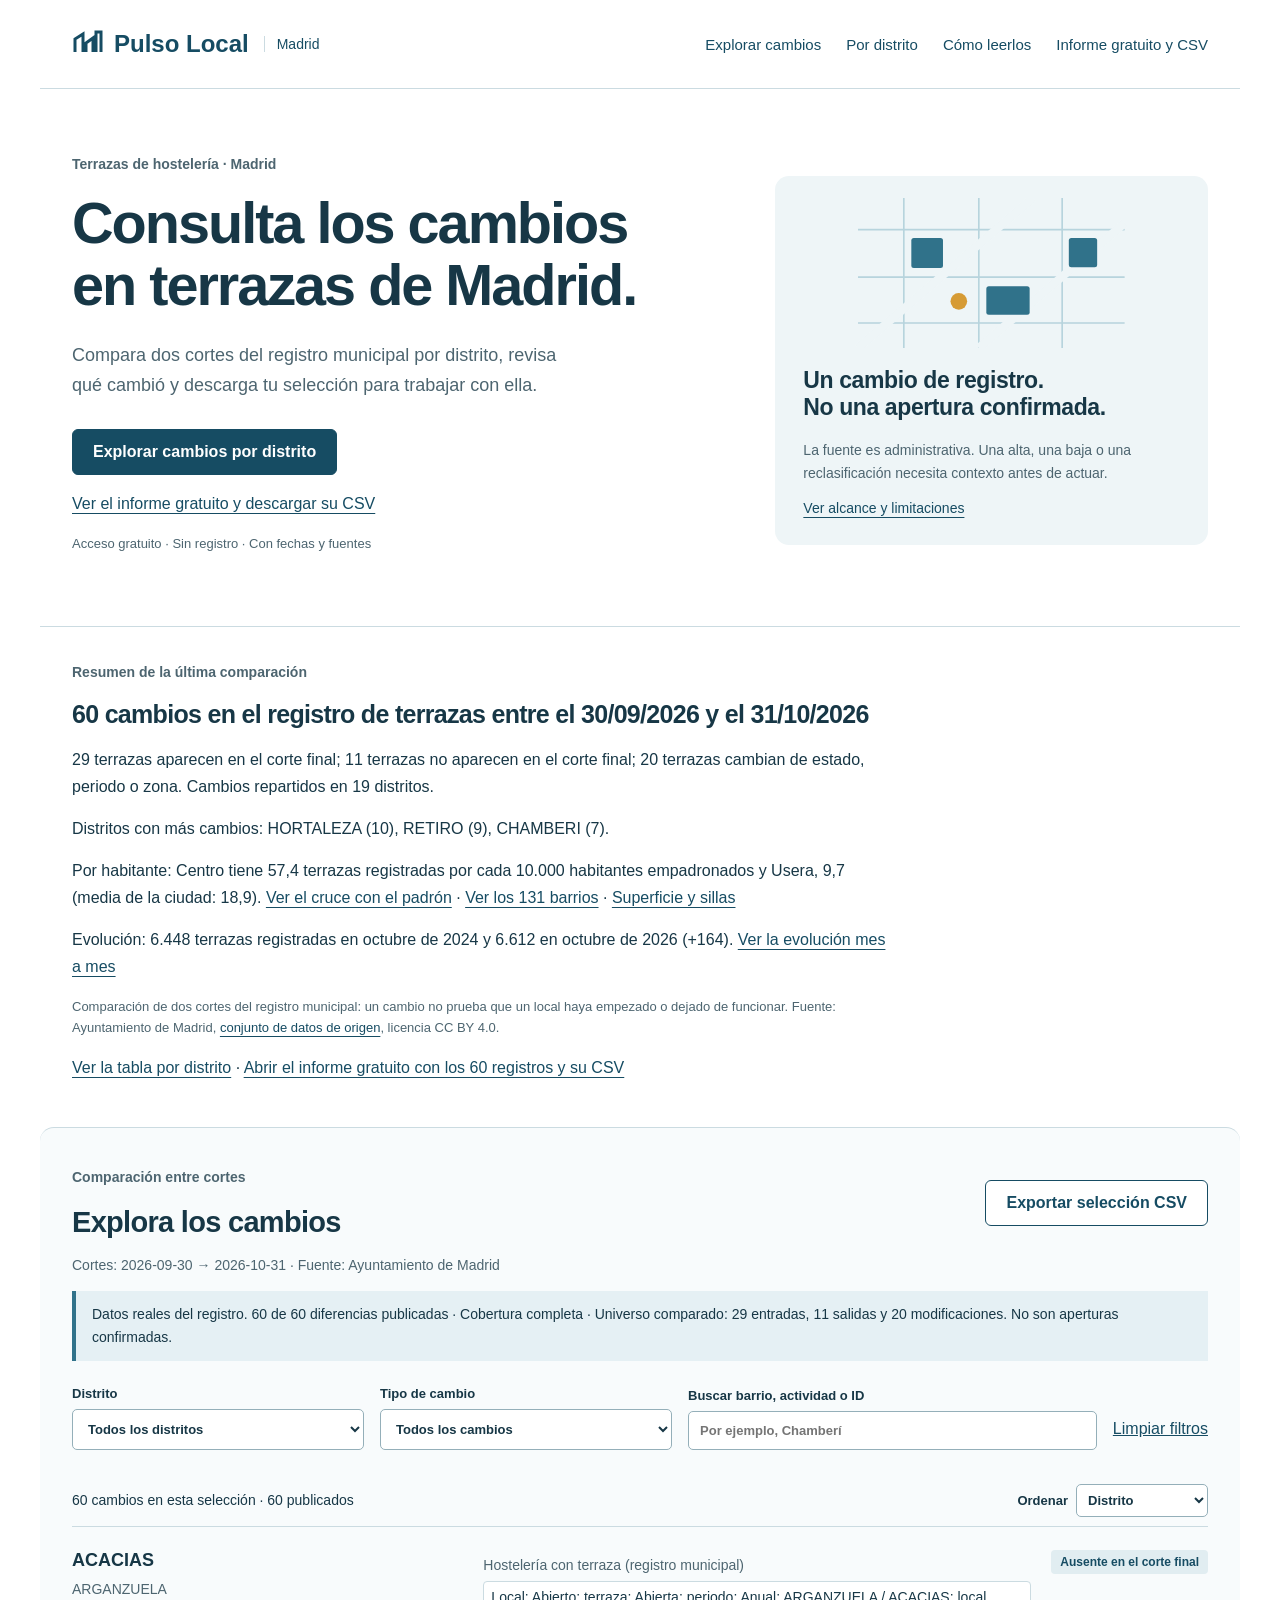
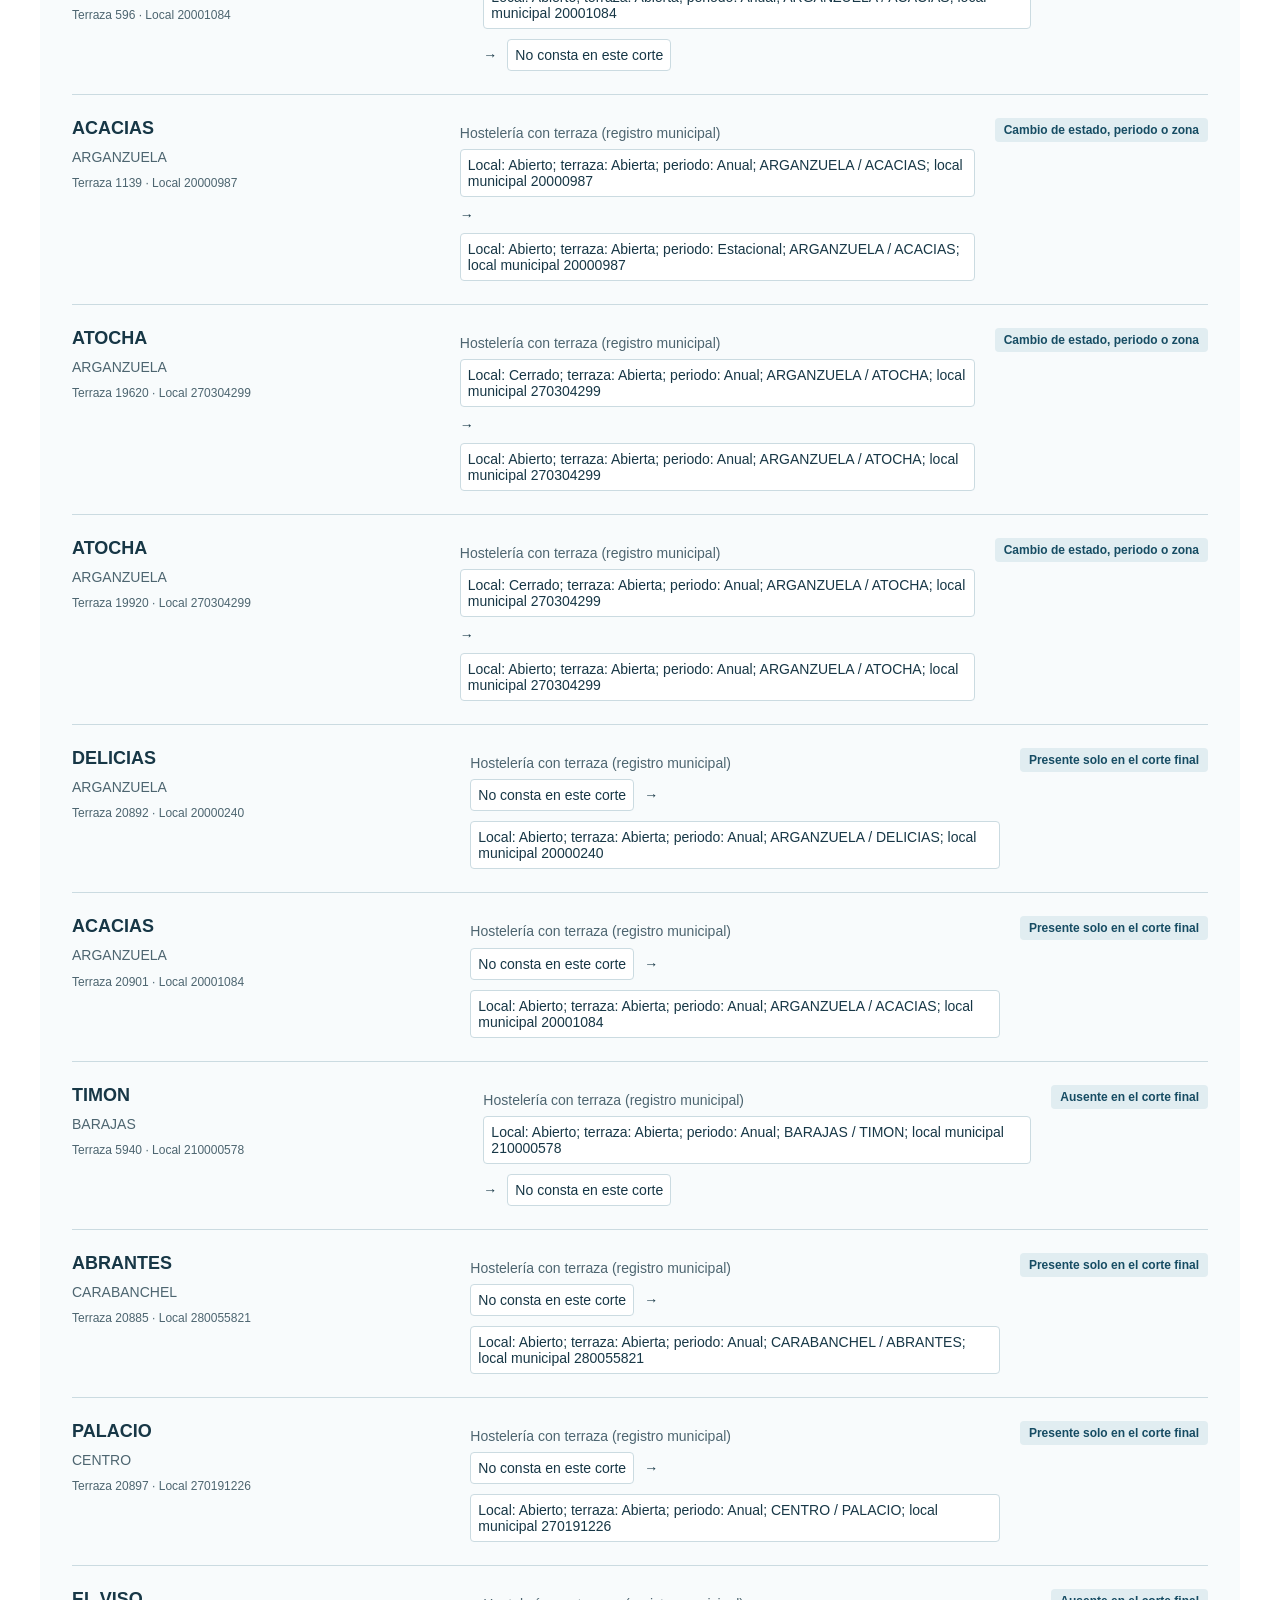
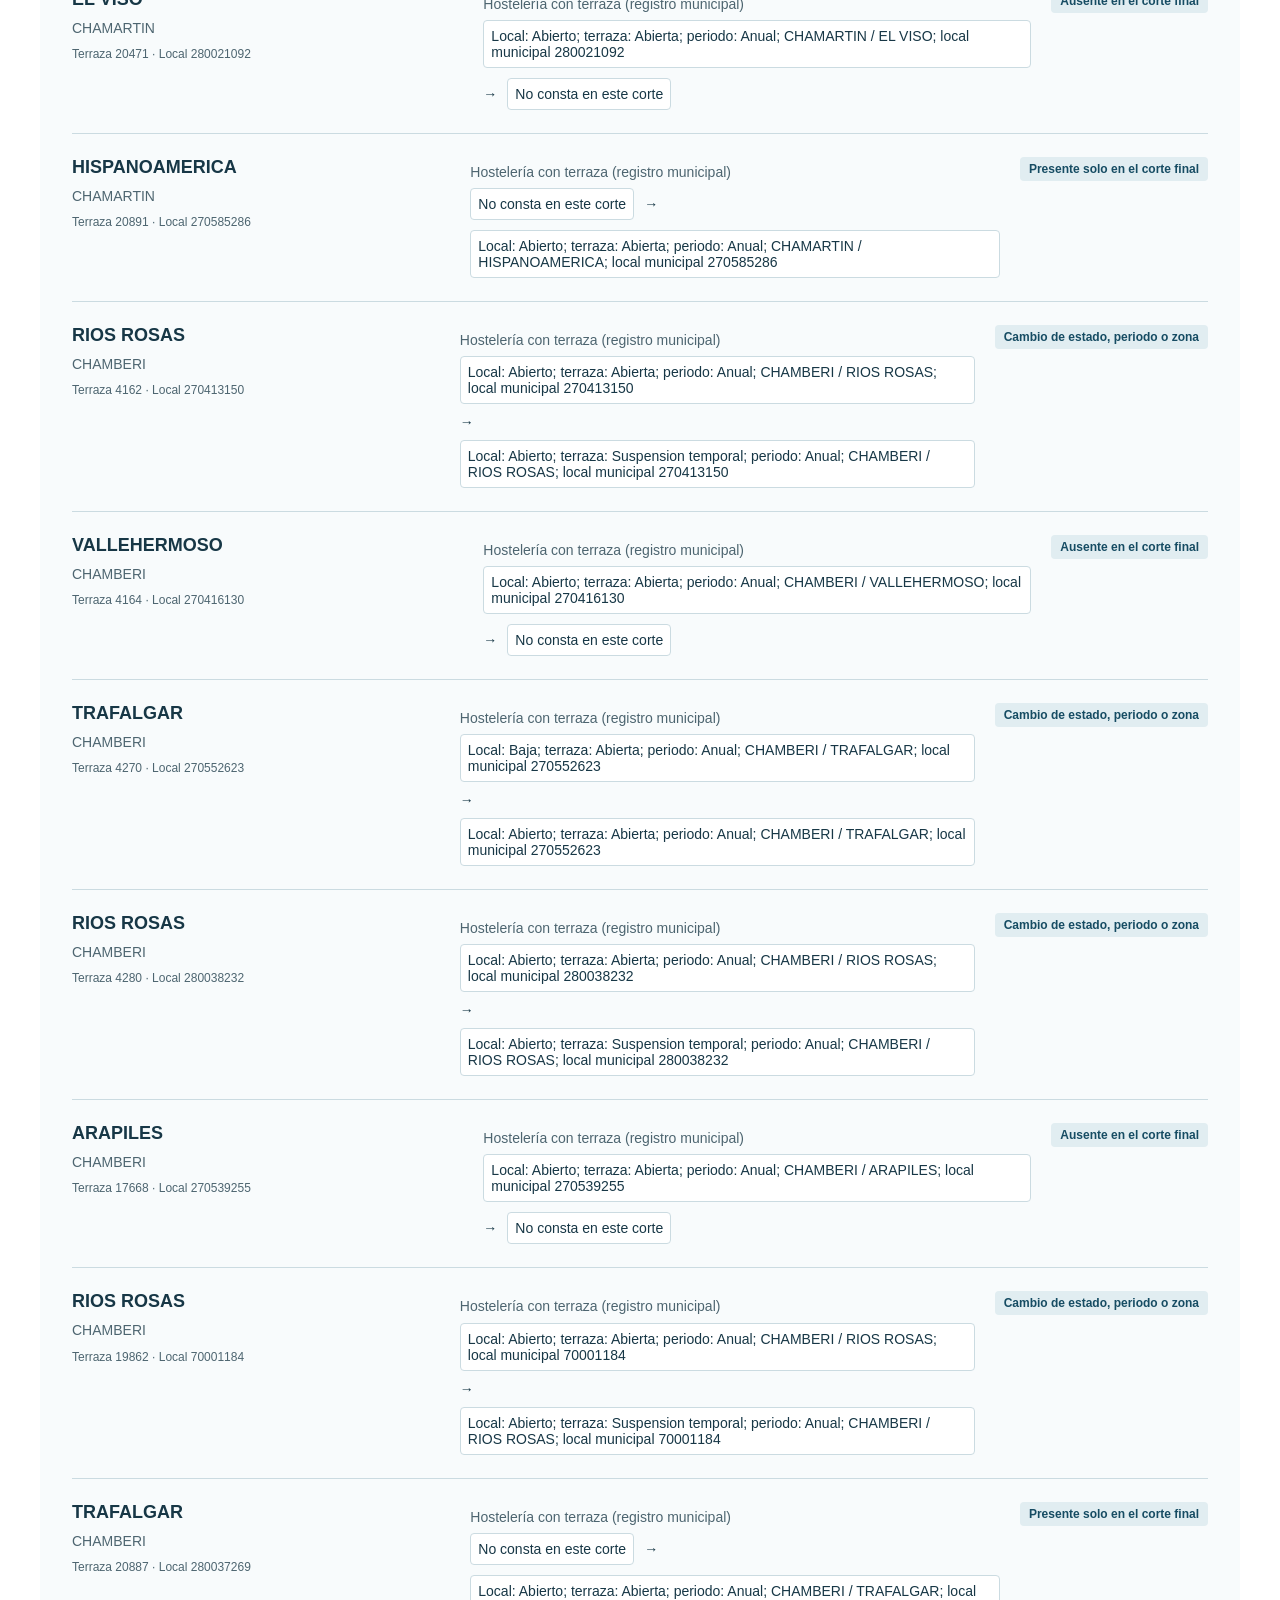
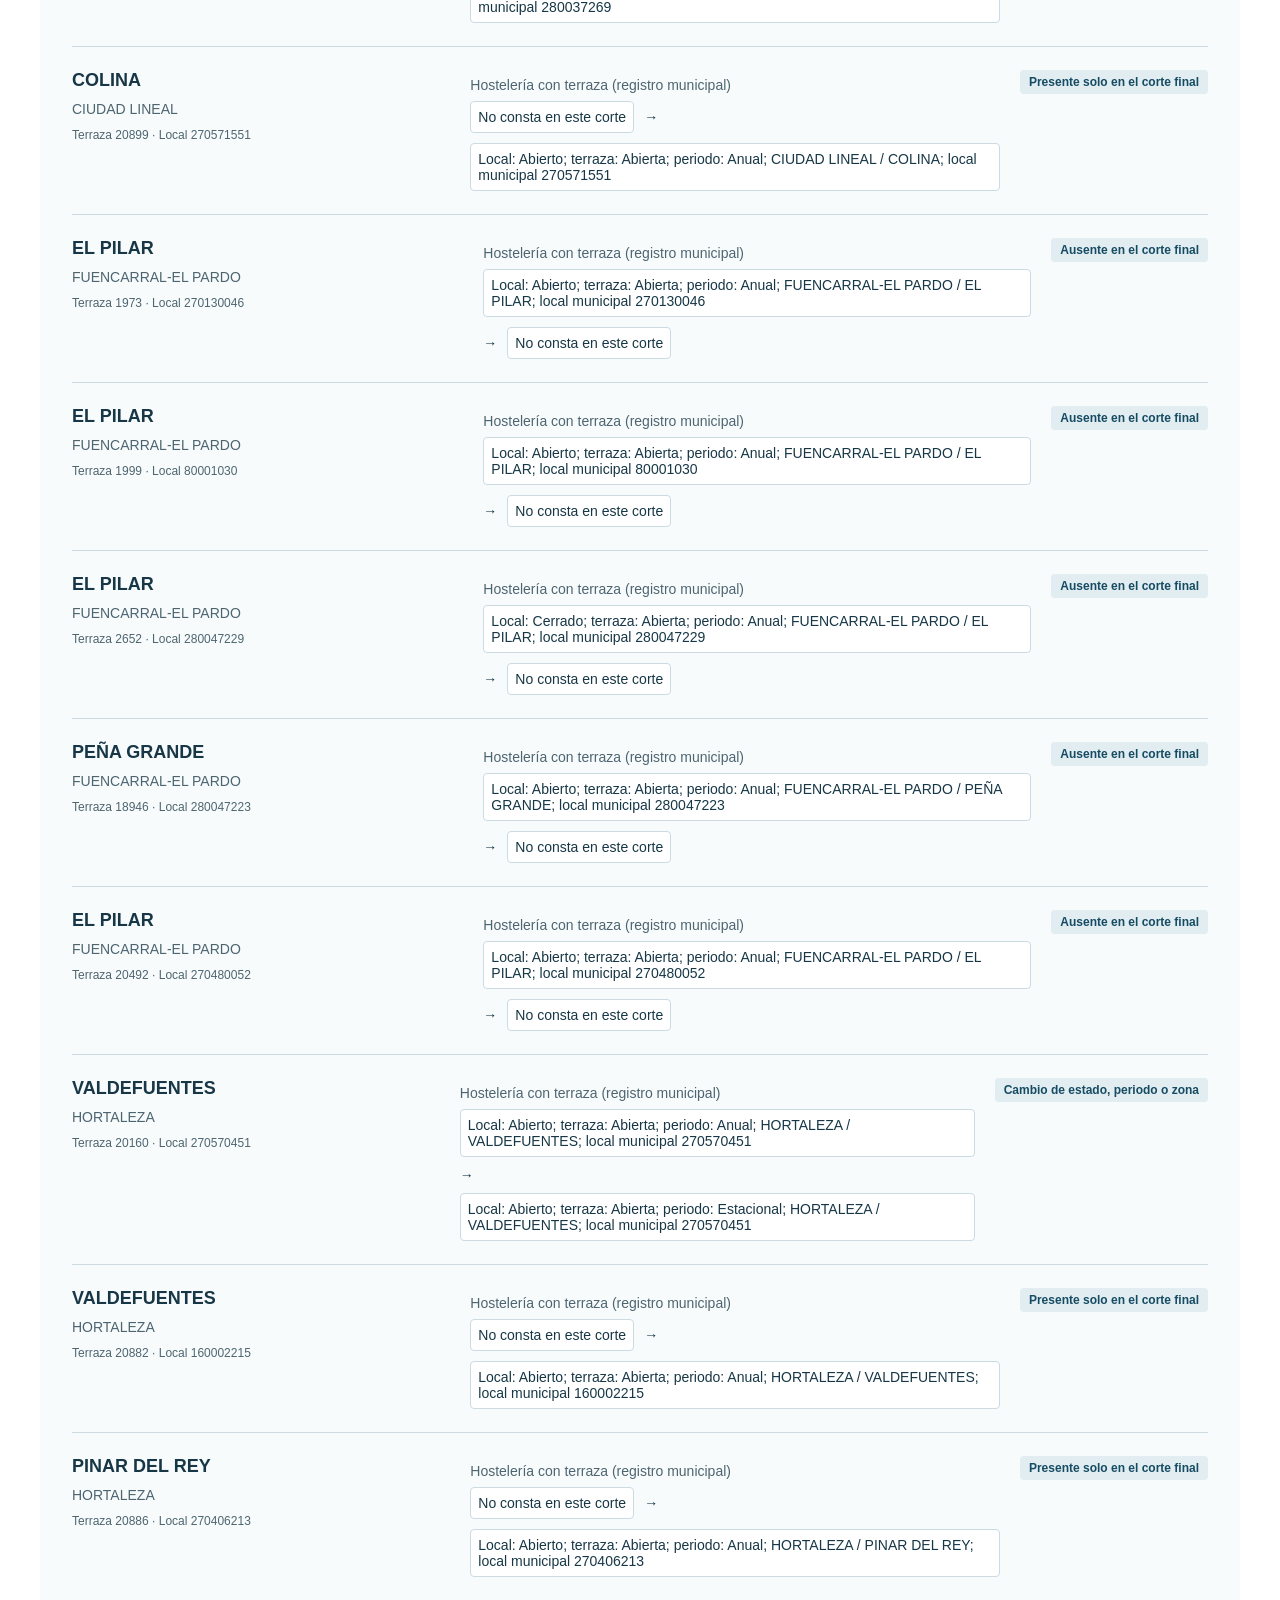
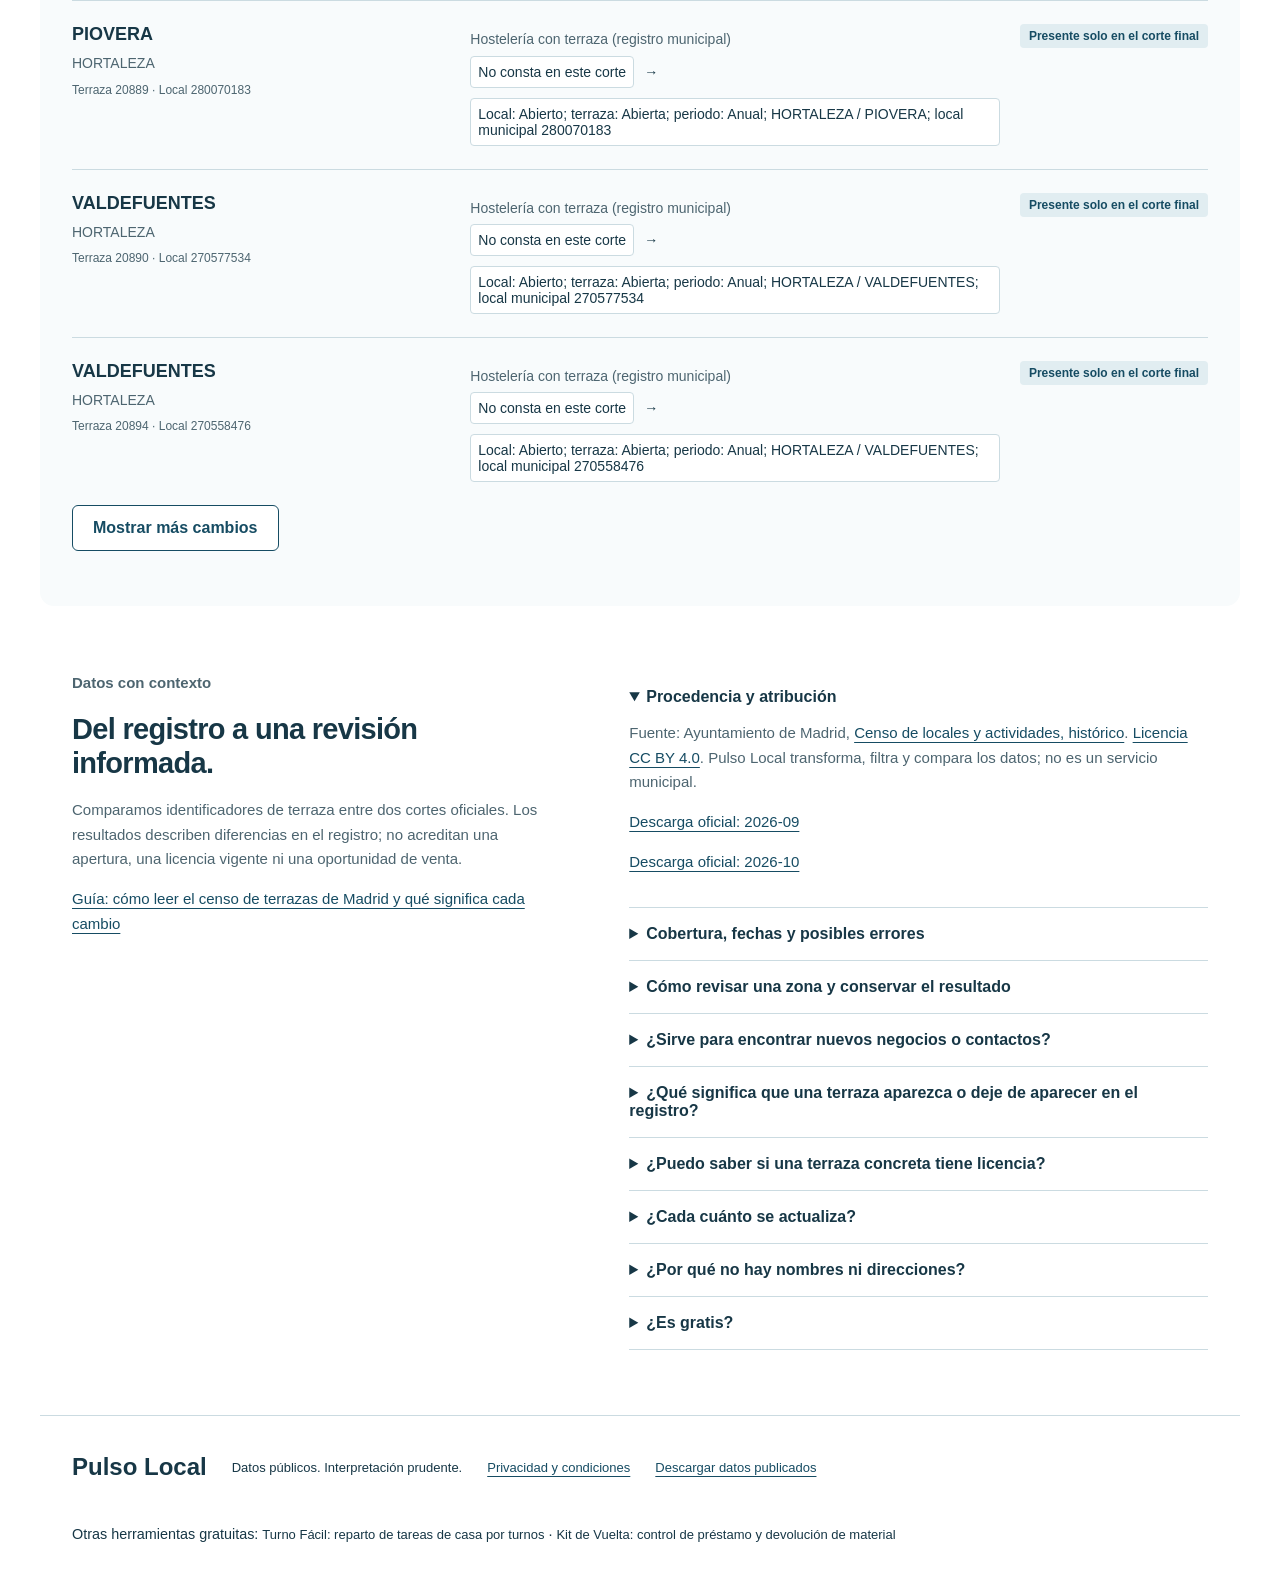
==== commit 8c9b46ca: "Normas de convivencia, acta de equipos, préstamo audiovisual y superficie de terrazas" ====
--- a/index.html
+++ b/index.html
@@ -2,7 +2,7 @@
 <html lang="es"><head><meta charset="utf-8"><meta http-equiv="Content-Security-Policy" content="default-src &#x27;none&#x27;; script-src &#x27;self&#x27;; style-src &#x27;self&#x27;; img-src &#x27;self&#x27; data:; font-src &#x27;self&#x27;; connect-src &#x27;self&#x27;; manifest-src &#x27;self&#x27;; object-src &#x27;none&#x27;; base-uri &#x27;none&#x27;; form-action &#x27;none&#x27;; frame-src &#x27;none&#x27;; worker-src &#x27;none&#x27;"><meta name="referrer" content="no-referrer"><meta name="robots" content="index,follow"><link rel="canonical" href="https://paniset.github.io/pulso-local-madrid/"><meta name="google-site-verification" content="yU-MmDAEv0MF0oqv6WEPJR-Wn4J0yyzl8J-dgcel0is"><meta property="og:type" content="website"><meta property="og:locale" content="es_ES"><meta name="twitter:card" content="summary_large_image"><meta property="og:title" content="Cambios en terrazas de Madrid por distrito | Pulso Local"><meta name="twitter:title" content="Cambios en terrazas de Madrid por distrito | Pulso Local"><meta property="og:description" content="Compara dos cortes del registro municipal de terrazas de Madrid, filtra por distrito y descarga el informe y CSV gratis, con fechas y fuentes."><meta name="twitter:description" content="Compara dos cortes del registro municipal de terrazas de Madrid, filtra por distrito y descarga el informe y CSV gratis, con fechas y fuentes."><meta property="og:url" content="https://paniset.github.io/pulso-local-madrid/"><meta property="og:image" content="https://paniset.github.io/pulso-local-madrid/og.png"><meta property="og:image:width" content="1200"><meta property="og:image:height" content="630"><meta name="twitter:image" content="https://paniset.github.io/pulso-local-madrid/og.png"><title>Cambios en terrazas de Madrid por distrito | Pulso Local</title><meta name="description" content="Compara dos cortes del registro municipal de terrazas de Madrid, filtra por distrito y descarga el informe y CSV gratis, con fechas y fuentes."><meta name="viewport" content="width=device-width,initial-scale=1"><meta name="theme-color" content="#164c63"><link rel="stylesheet" href="style.css"><link rel="icon" href="favicon.svg" type="image/svg+xml"><script type="module" src="app.js"></script><script type="application/ld+json">{"@context":"https://schema.org","@type":"Dataset","name":"Cambios en el registro de terrazas de hostelería de Madrid (septiembre-octubre 2026)","description":"Comparación de dos cortes mensuales del registro municipal de terrazas de hostelería de Madrid: terrazas que aparecen o dejan de aparecer en el corte final y cambios de estado, por distrito y barrio, con fechas y fuentes. Solo identificadores administrativos y zonas, sin direcciones ni nombres. Un cambio en el registro no prueba una apertura o un cierre real.","url":"https://paniset.github.io/pulso-local-madrid/","inLanguage":"es","isAccessibleForFree":true,"license":"https://creativecommons.org/licenses/by/4.0/","temporalCoverage":"2026-09-30/2026-10-31","spatialCoverage":{"@type":"Place","name":"Madrid, España"},"creator":{"@type":"Organization","name":"Pulso Local","url":"https://paniset.github.io/pulso-local-madrid/"},"publisher":{"@type":"Organization","name":"Pulso Local","url":"https://paniset.github.io/pulso-local-madrid/"},"isBasedOn":["https://datos.madrid.es/dataset/209548-0-censo-locales-historico","https://datos.madrid.es/dataset/300557-0-poblacion-distrito-barrio"],"keywords":["terrazas","hostelería","Madrid","datos abiertos","distritos"],"distribution":[{"@type":"DataDownload","encodingFormat":"application/json","contentUrl":"https://paniset.github.io/pulso-local-madrid/data/radar.json"},{"@type":"DataDownload","encodingFormat":"text/csv","contentUrl":"https://paniset.github.io/pulso-local-madrid/pulso-muestra.csv"}],"dateModified":"2026-11-13"}</script></head>
 <body><a class="skip" href="#radar">Ir al radar</a><header class="top"><a class="brand" href="./" aria-label="Pulso Local, inicio"><svg width="32" height="32" viewBox="0 0 32 32" aria-hidden="true"><path d="M3 24V11l8-5v18M14 24V15l7-5v14M24 24V4h5v20" fill="none" stroke="currentColor" stroke-width="3"/></svg>Pulso Local<span>Madrid</span></a><nav aria-label="Principal"><a href="#radar">Explorar cambios</a><a href="terrazas-madrid-por-distrito">Por distrito</a><a href="#metodo">Cómo leerlos</a><a href="muestra">Informe gratuito y CSV</a></nav></header>
 <main><section class="intro"><div><p class="edition">Terrazas de hostelería · Madrid</p><h1>Consulta los cambios<br>en terrazas de Madrid.</h1><p class="lead">Compara dos cortes del registro municipal por distrito, revisa qué cambió y descarga tu selección para trabajar con ella.</p><a class="button" href="#radar">Explorar cambios por distrito</a><p><a href="muestra">Ver el informe gratuito y descargar su CSV</a></p><p class="small">Acceso gratuito · Sin registro · Con fechas y fuentes</p></div><aside class="context"><svg viewBox="0 0 320 180" aria-hidden="true"><g fill="none" stroke="#b7d4dd" stroke-width="2"><path d="M0 38h320M0 95h320M0 150h320M55 0v180M145 0v180M245 0v180"/><path d="M0 180 210 0M145 180 320 30" stroke-width="10" stroke="#eef5f7"/></g><g fill="#30728a"><rect x="64" y="48" width="38" height="36" rx="3"/><rect x="154" y="106" width="52" height="34" rx="3"/><rect x="253" y="48" width="34" height="35" rx="3"/></g><circle cx="121" cy="124" r="10" fill="#d69b35"/></svg><h2>Un cambio de registro.<br>No una apertura confirmada.</h2><p>La fuente es administrativa. Una alta, una baja o una reclasificación necesita contexto antes de actuar.</p><a href="#metodo">Ver alcance y limitaciones</a></aside></section>
-<section id="resumen" class="summary" aria-labelledby="resumen-titulo"><p class="edition">Resumen de la última comparación</p><h2 id="resumen-titulo">60 cambios en el registro de terrazas entre el 30/09/2026 y el 31/10/2026</h2><p>29 terrazas aparecen en el corte final; 11 terrazas no aparecen en el corte final; 20 terrazas cambian de estado, periodo o zona. Cambios repartidos en 19 distritos.</p><p>Distritos con más cambios: HORTALEZA (10), RETIRO (9), CHAMBERI (7).</p><p>Por habitante: Centro tiene 57,4 terrazas registradas por cada 10.000 habitantes empadronados y Usera, 9,7 (media de la ciudad: 18,9). <a href="terrazas-madrid-por-distrito#por-habitante">Ver el cruce con el padrón</a> · <a href="terrazas-madrid-por-barrio">Ver los 131 barrios</a></p><p>Evolución: 6.448 terrazas registradas en octubre de 2024 y 6.612 en octubre de 2026 (+164). <a href="evolucion-terrazas-madrid">Ver la evolución mes a mes</a></p><p class="small">Comparación de dos cortes del registro municipal: un cambio no prueba que un local haya empezado o dejado de funcionar. Fuente: Ayuntamiento de Madrid, <a href="https://datos.madrid.es/dataset/209548-0-censo-locales-historico">conjunto de datos de origen</a>, licencia CC BY 4.0.</p><p><a href="terrazas-madrid-por-distrito">Ver la tabla por distrito</a> · <a href="muestra">Abrir el informe gratuito con los 60 registros y su CSV</a></p></section>
+<section id="resumen" class="summary" aria-labelledby="resumen-titulo"><p class="edition">Resumen de la última comparación</p><h2 id="resumen-titulo">60 cambios en el registro de terrazas entre el 30/09/2026 y el 31/10/2026</h2><p>29 terrazas aparecen en el corte final; 11 terrazas no aparecen en el corte final; 20 terrazas cambian de estado, periodo o zona. Cambios repartidos en 19 distritos.</p><p>Distritos con más cambios: HORTALEZA (10), RETIRO (9), CHAMBERI (7).</p><p>Por habitante: Centro tiene 57,4 terrazas registradas por cada 10.000 habitantes empadronados y Usera, 9,7 (media de la ciudad: 18,9). <a href="terrazas-madrid-por-distrito#por-habitante">Ver el cruce con el padrón</a> · <a href="terrazas-madrid-por-barrio">Ver los 131 barrios</a> · <a href="superficie-terrazas-madrid">Superficie y sillas</a></p><p>Evolución: 6.448 terrazas registradas en octubre de 2024 y 6.612 en octubre de 2026 (+164). <a href="evolucion-terrazas-madrid">Ver la evolución mes a mes</a></p><p class="small">Comparación de dos cortes del registro municipal: un cambio no prueba que un local haya empezado o dejado de funcionar. Fuente: Ayuntamiento de Madrid, <a href="https://datos.madrid.es/dataset/209548-0-censo-locales-historico">conjunto de datos de origen</a>, licencia CC BY 4.0.</p><p><a href="terrazas-madrid-por-distrito">Ver la tabla por distrito</a> · <a href="muestra">Abrir el informe gratuito con los 60 registros y su CSV</a></p></section>
 <section id="radar" class="radar"><div class="section-head"><div><p class="edition">Comparación entre cortes</p><h2>Explora los cambios</h2></div><button id="export" class="secondary" disabled>Exportar selección CSV</button></div><p id="period" class="period">Cargando fechas y procedencia…</p><p id="notice" class="notice" role="status" aria-live="polite">Consultando el conjunto de datos.</p><div class="filters"><label>Distrito<select id="district"><option value="">Todos los distritos</option></select></label><label>Tipo de cambio<select id="type"><option value="">Todos los cambios</option></select></label><label class="search">Buscar barrio, actividad o ID<input id="search" type="search" placeholder="Por ejemplo, Chamberí" maxlength="120"></label><button id="reset" class="text-button">Limpiar filtros</button></div><div class="results-head"><p id="count" aria-live="polite">Sin resultados todavía</p><label>Ordenar<select id="sort"><option value="district">Distrito</option><option value="type">Tipo de cambio</option><option value="id">ID de terraza</option></select></label></div><div id="results" class="results"></div><button id="more" class="secondary" hidden>Mostrar más cambios</button><noscript><p>Este radar necesita JavaScript. Puedes descargar el <a href="data/radar.json">conjunto de datos</a> y consultar las fuentes del apartado siguiente.</p></noscript></section>
 <section id="metodo" class="method"><div><p class="edition">Datos con contexto</p><h2>Del registro a una revisión informada.</h2><p>Comparamos identificadores de terraza entre dos cortes oficiales. Los resultados describen diferencias en el registro; no acreditan una apertura, una licencia vigente ni una oportunidad de venta.</p><p><a href="como-leer-censo-terrazas-madrid">Guía: cómo leer el censo de terrazas de Madrid y qué significa cada cambio</a></p></div><div><details open><summary>Procedencia y atribución</summary><p>Fuente: Ayuntamiento de Madrid, <a href="https://datos.madrid.es/dataset/209548-0-censo-locales-historico">Censo de locales y actividades, histórico</a>. <a href="https://creativecommons.org/licenses/by/4.0/deed.es">Licencia CC BY 4.0</a>. Pulso Local transforma, filtra y compara los datos; no es un servicio municipal.</p><div id="sources"></div></details><details><summary>Cobertura, fechas y posibles errores</summary><p id="coverage">El registro puede contener inconsistencias y correcciones retrospectivas. La fecha del corte no equivale a la fecha del cambio real. Una ausencia puede responder a cambios de clasificación.</p><p>No se muestran nombres de titulares, teléfonos, correos ni direcciones exactas. Los identificadores sirven para revisar la fuente, no para identificar personas.</p></details><details><summary>Cómo revisar una zona y conservar el resultado</summary><ol><li>Comprueba las fechas de los dos cortes y selecciona tu distrito.</li><li>Revisa el tipo de cambio y los estados anterior y posterior. Busca el identificador en la descarga oficial cuando necesites contrastarlo.</li><li>Exporta la selección CSV para tu hoja de cálculo. Para una lectura sin filtros, abre el <a href="muestra">informe gratuito con procedencia y límites</a>.</li></ol></details><details><summary>¿Sirve para encontrar nuevos negocios o contactos?</summary><p>No es un listado de aperturas ni de potenciales clientes. Sirve como punto de partida para estudiar diferencias administrativas. No contiene contactos ni direcciones exactas; comprueba cada caso antes de sacar conclusiones.</p></details><details><summary>¿Qué significa que una terraza aparezca o deje de aparecer en el registro?</summary><p>Que su identificador está en el corte final y no en el inicial, o al revés. Es una diferencia entre dos versiones del registro municipal: puede responder a una tramitación, a una corrección de datos o a una reclasificación. No demuestra que un local haya empezado o dejado de funcionar. <a href="como-leer-censo-terrazas-madrid">Lee la guía completa sobre cómo leer el censo de terrazas</a>.</p></details><details><summary>¿Puedo saber si una terraza concreta tiene licencia?</summary><p>Esta herramienta no lo dice: solo compara dos cortes del registro y no comprueba licencias ni su vigencia. Para un caso concreto, consulta la sede electrónica del Ayuntamiento de Madrid o la junta municipal del distrito, y el <a href="https://datos.madrid.es/dataset/209548-0-censo-locales-historico">conjunto de datos de origen</a>. Esta información no es asesoramiento legal. Más detalle en la <a href="como-leer-censo-terrazas-madrid">guía del censo de terrazas</a>.</p></details><details><summary>¿Cada cuánto se actualiza?</summary><p>La comparación se sustituye cuando se publica una nueva comparación; las fechas de los dos cortes usados aparecen en el resumen y en el radar. No es un registro en tiempo real ni refleja la fecha real de cada cambio. Si necesitas un dato vigente, consulta la fuente municipal.</p></details><details><summary>¿Por qué no hay nombres ni direcciones?</summary><p>Porque no hacen falta para estudiar diferencias en el registro y pueden identificar a personas. Pulso Local solo publica identificadores administrativos, distrito, barrio y actividad; no incluye rótulos, titulares, contactos, direcciones exactas ni coordenadas.</p></details><details><summary>¿Es gratis?</summary><p>El radar, la tabla por distrito y el informe son gratuitos y no requieren cuenta.</p></details></div></section></main>
 <footer><div class="brand">Pulso Local</div><p>Datos públicos. Interpretación prudente.</p><a href="legal">Privacidad y condiciones</a><a href="data/radar.json" download>Descargar datos publicados</a><nav class="otras" aria-label="Otras herramientas gratuitas">Otras herramientas gratuitas: <a href="https://paniset.github.io/turno-facil/">Turno Fácil: reparto de tareas de casa por turnos</a> · <a href="https://paniset.github.io/kit-de-vuelta/">Kit de Vuelta: control de préstamo y devolución de material</a></nav></footer></body></html>
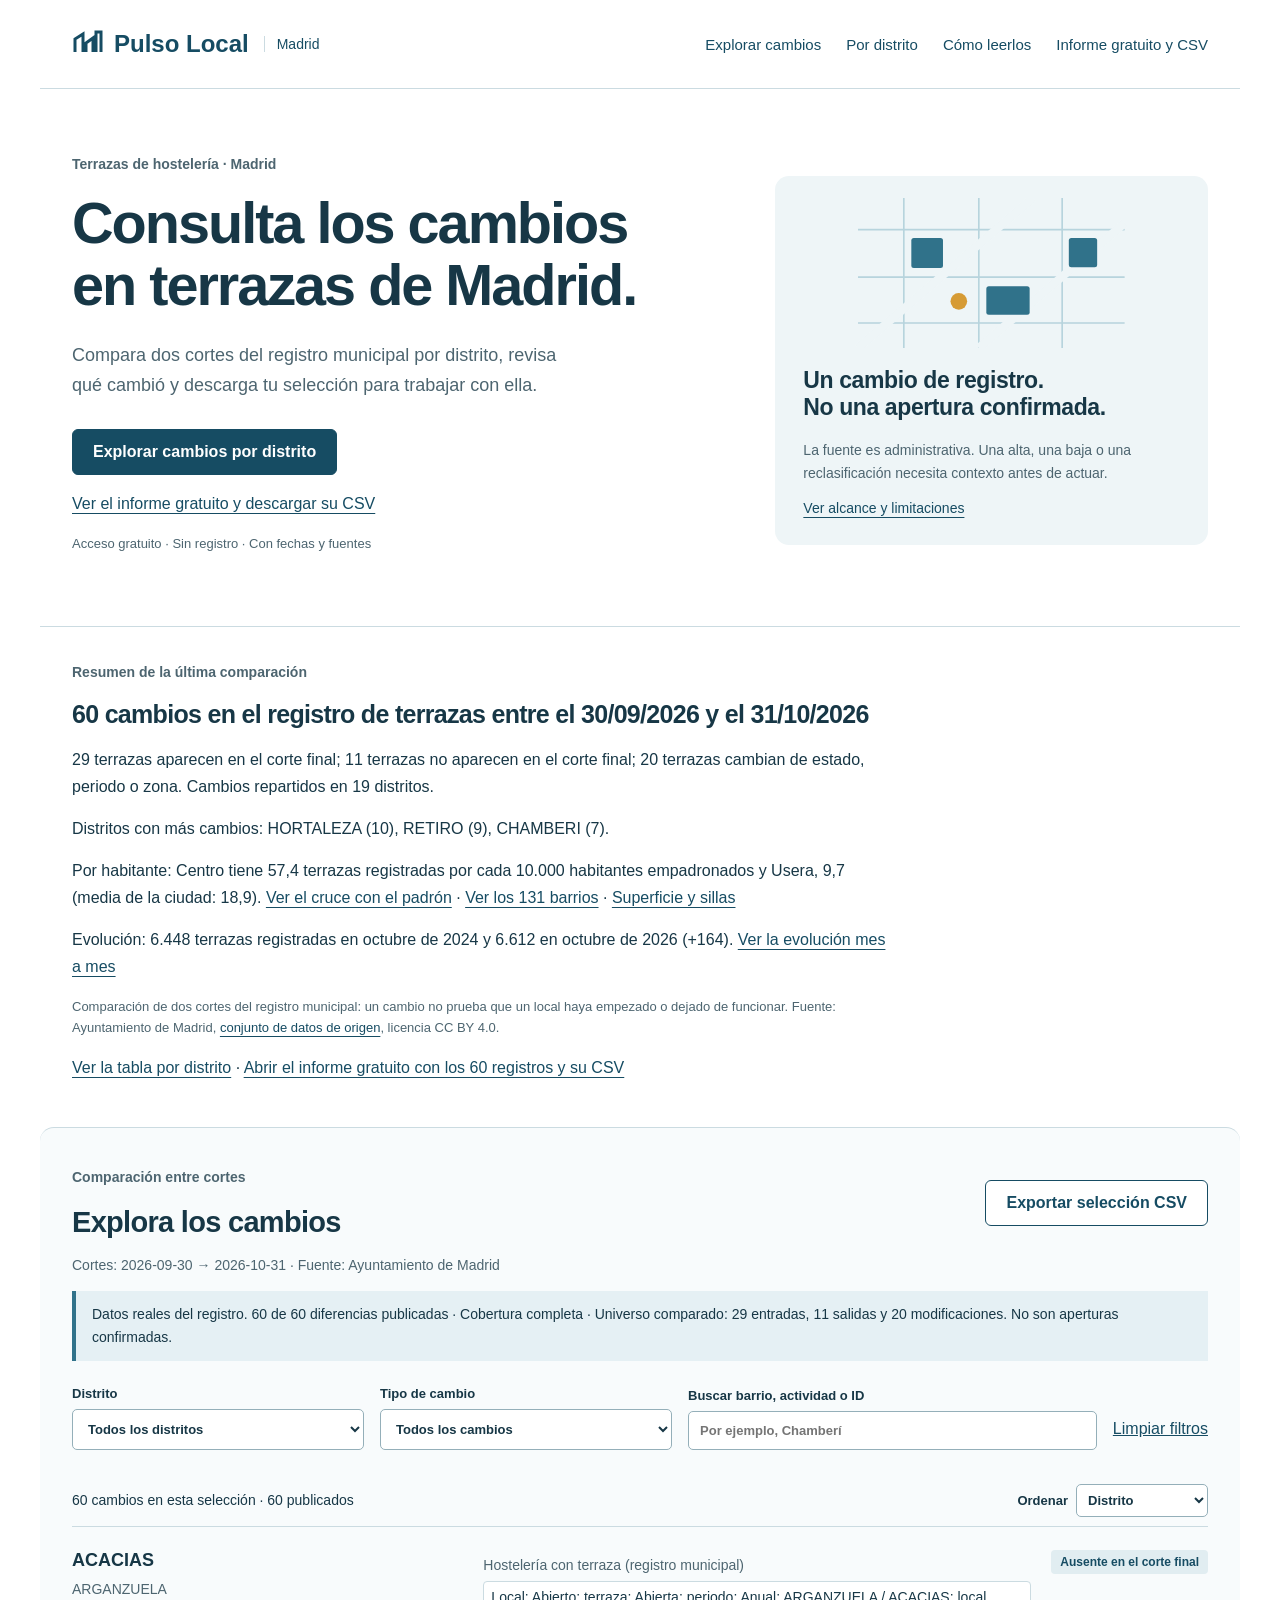
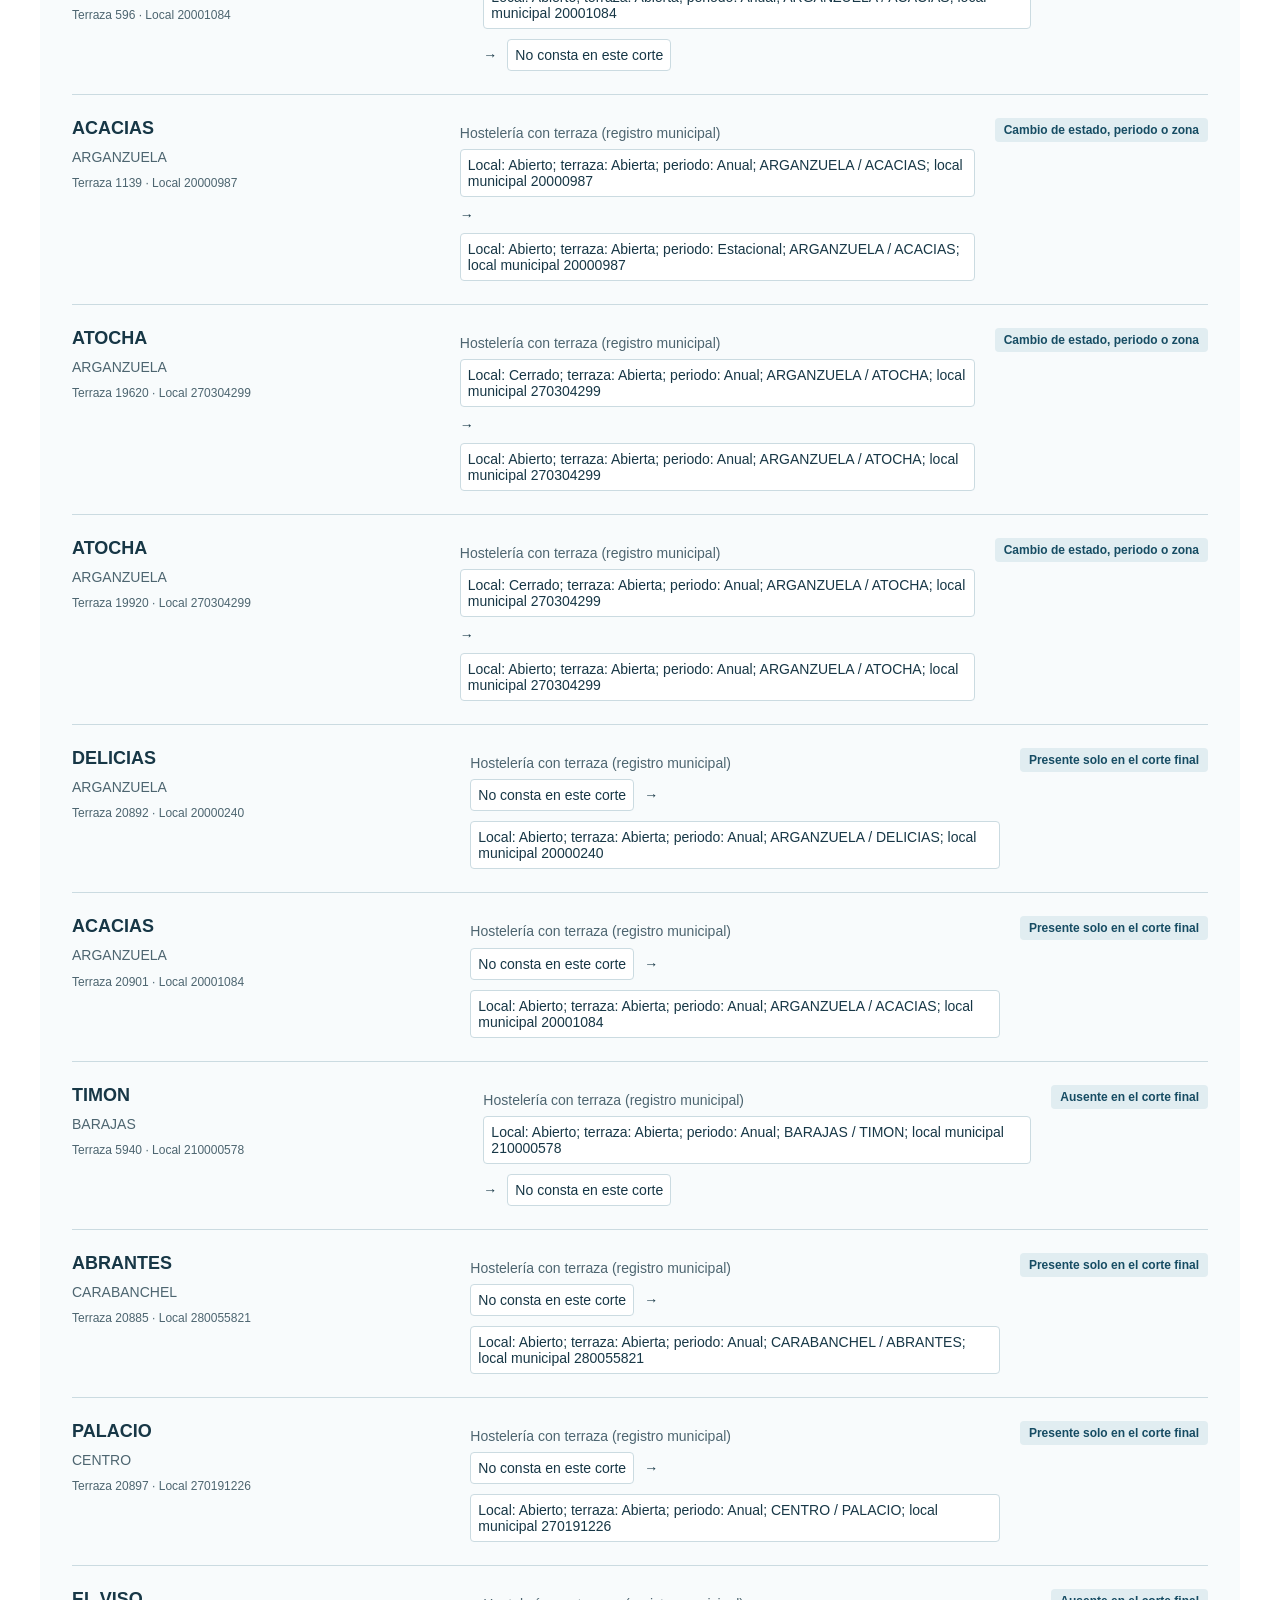
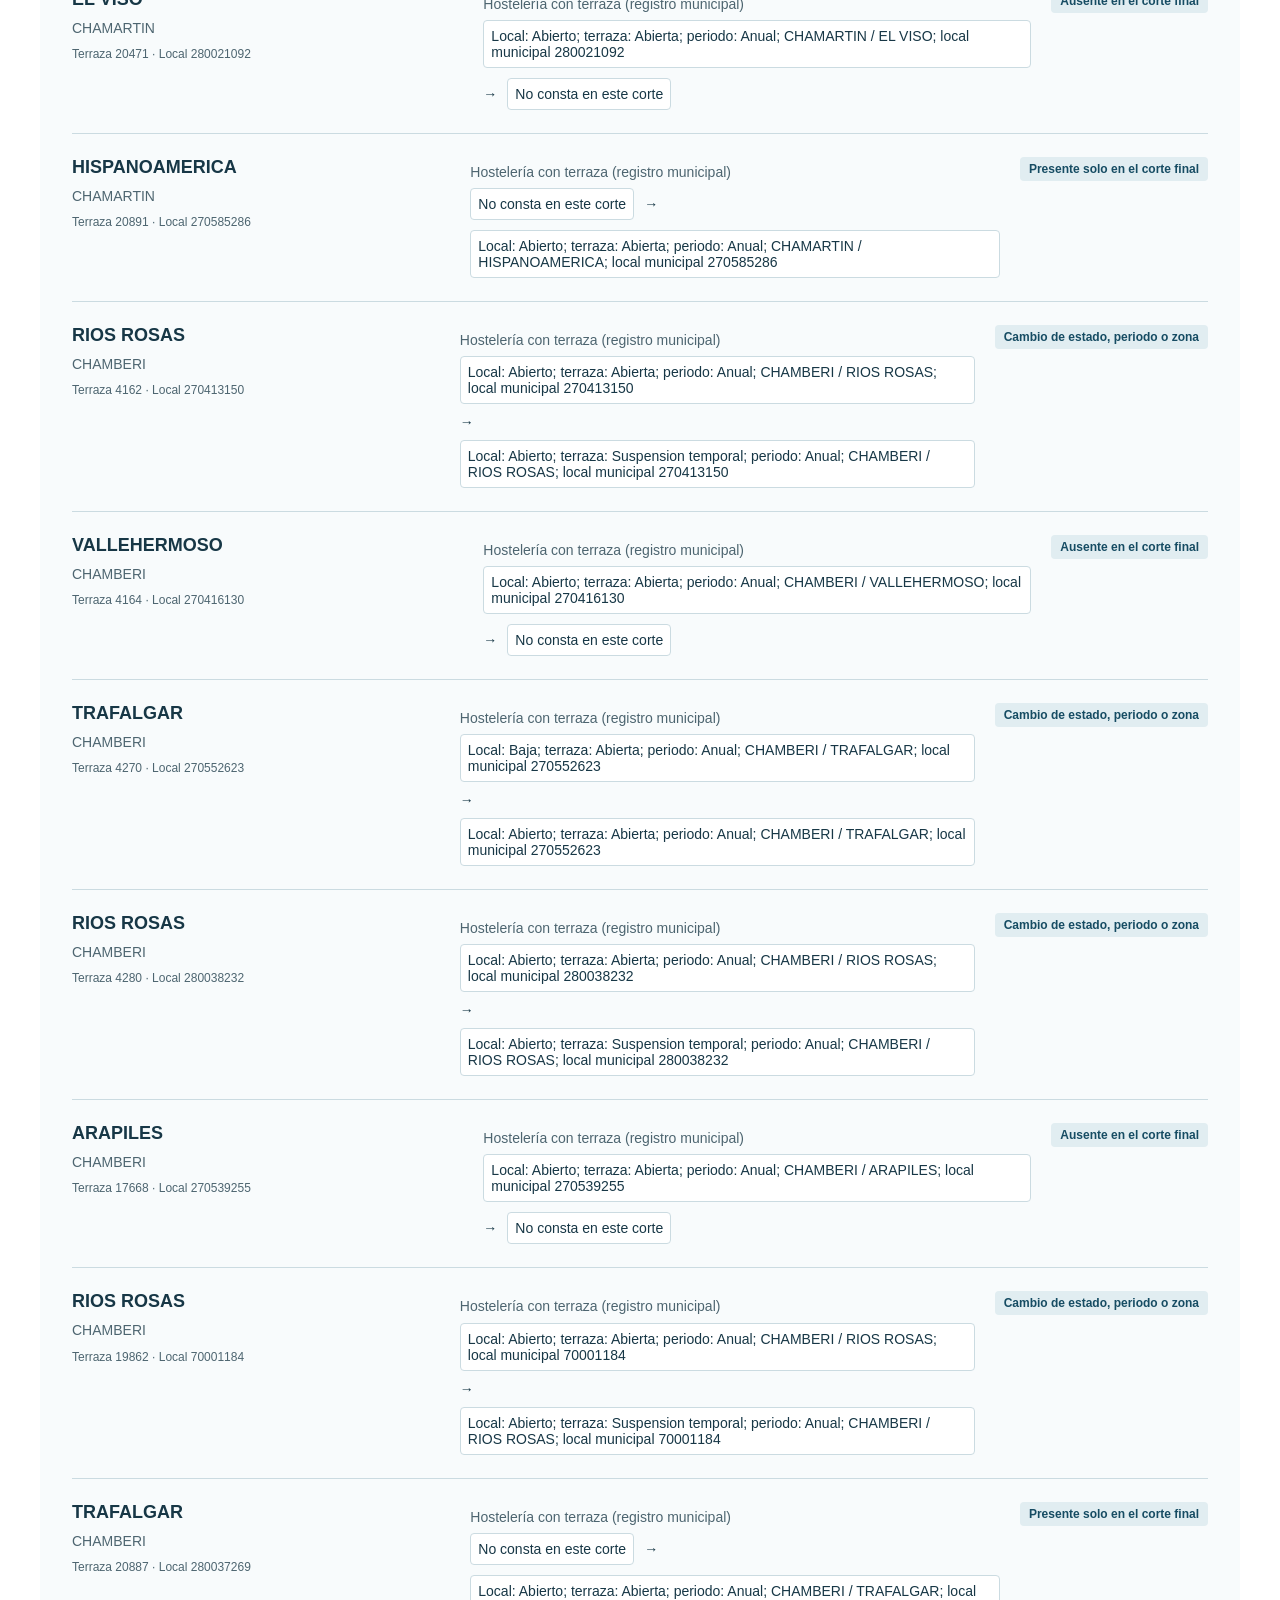
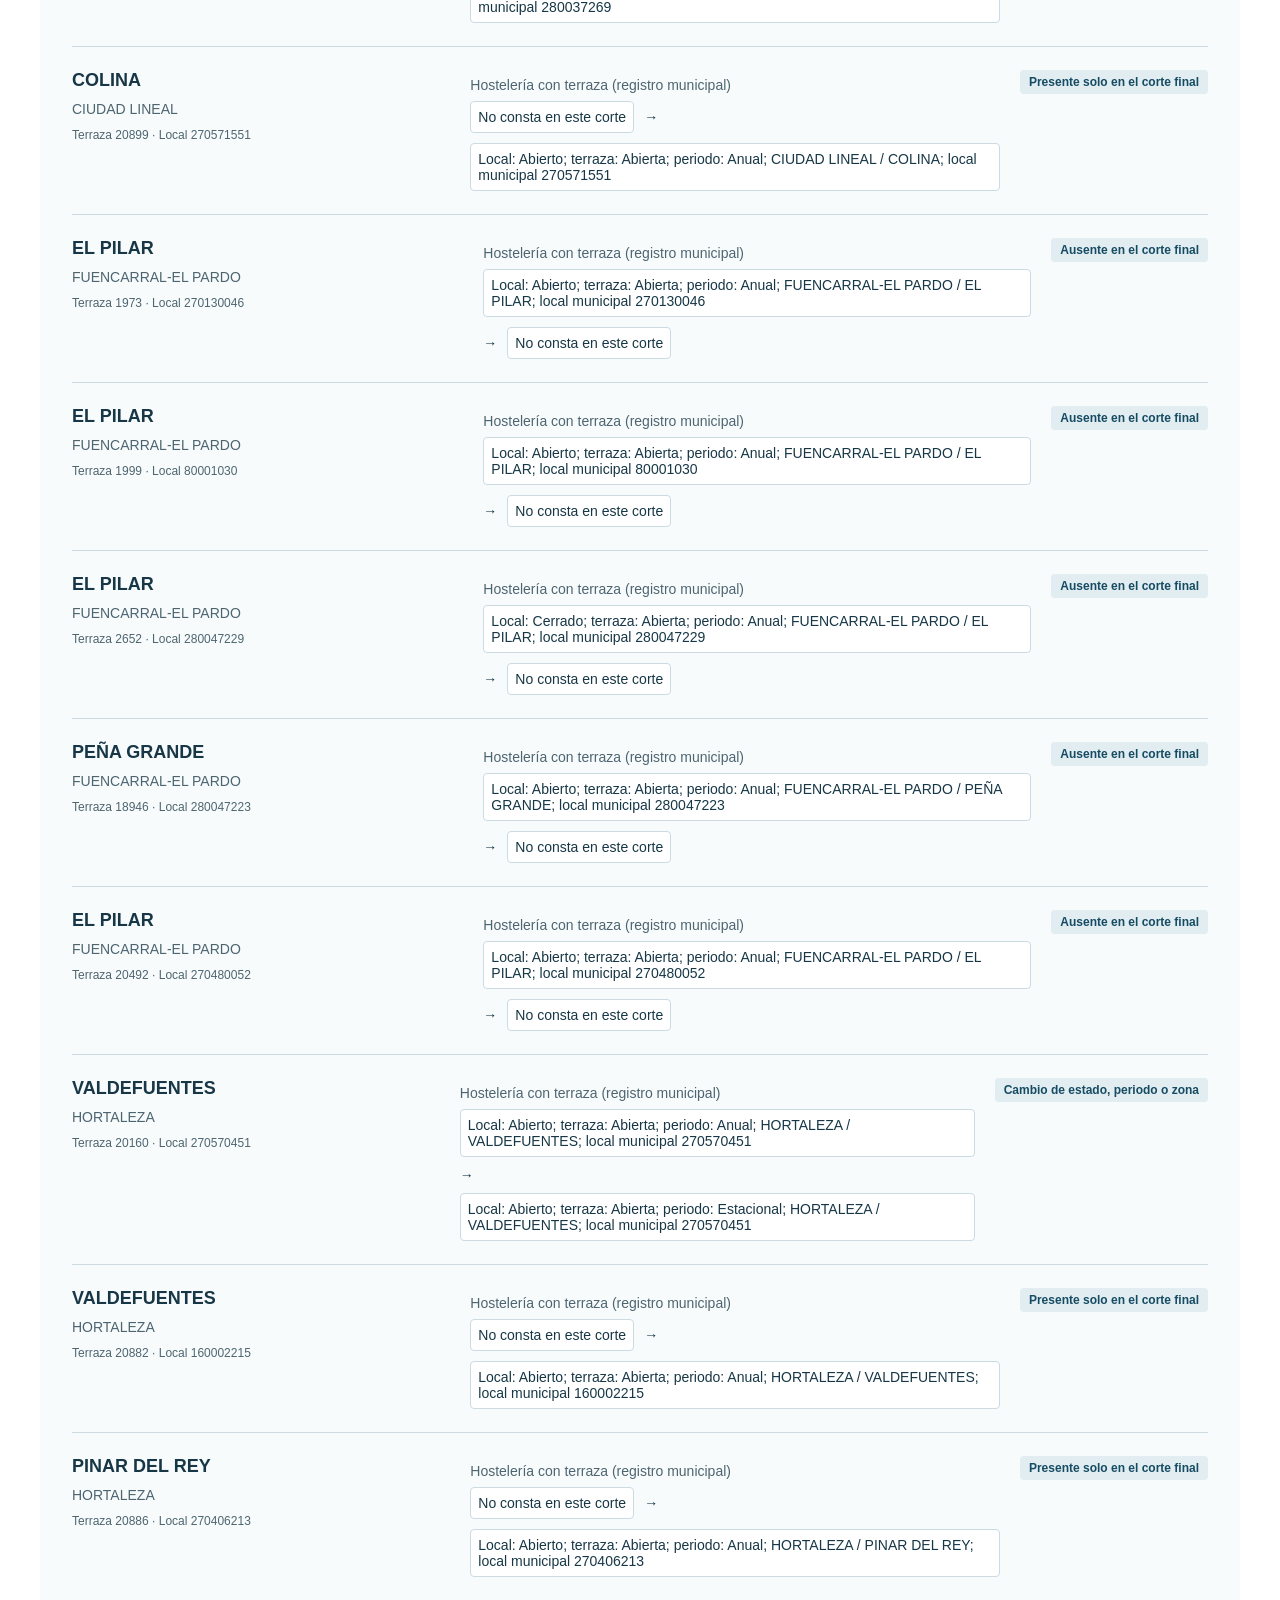
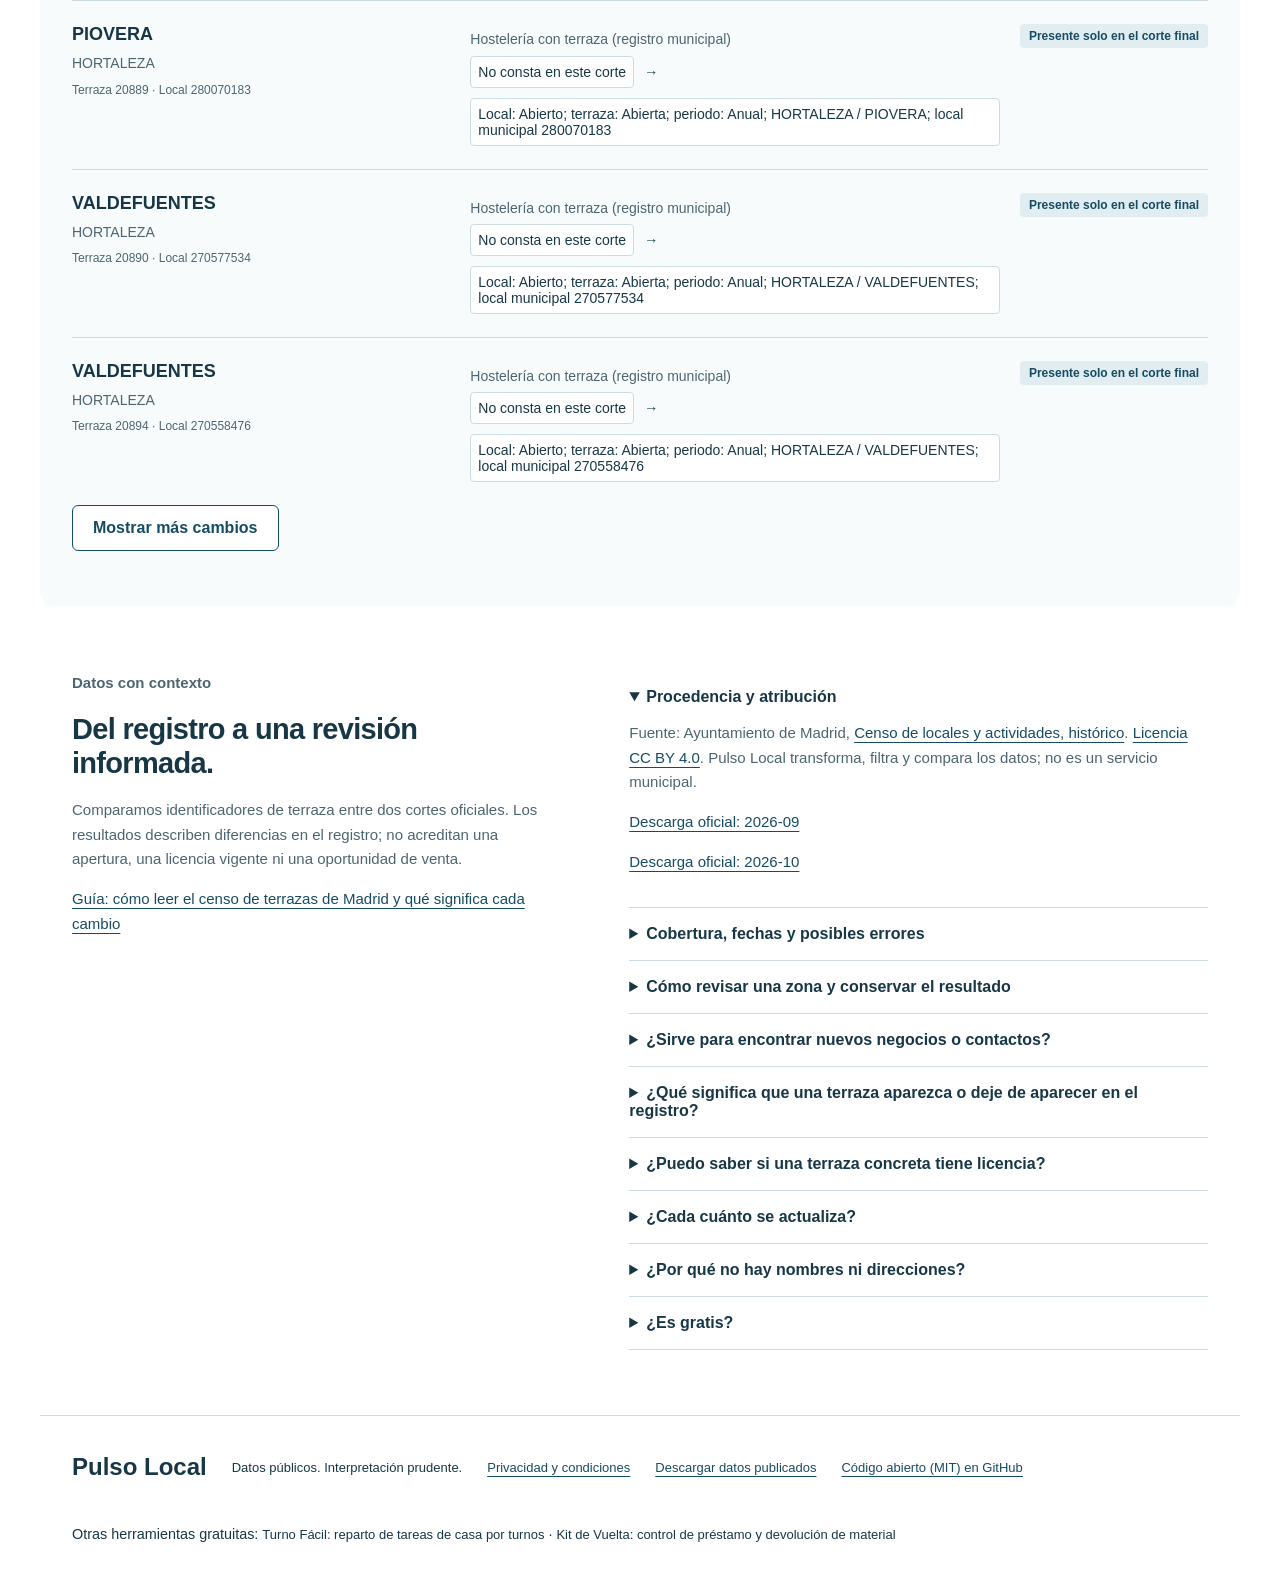
==== commit 39655244: "Enlace al código abierto de Pulso" ====
--- a/index.html
+++ b/index.html
@@ -1,11 +1,11 @@
-<!doctype html>
-<html lang="es"><head><meta charset="utf-8"><meta http-equiv="Content-Security-Policy" content="default-src &#x27;none&#x27;; script-src &#x27;self&#x27;; style-src &#x27;self&#x27;; img-src &#x27;self&#x27; data:; font-src &#x27;self&#x27;; connect-src &#x27;self&#x27;; manifest-src &#x27;self&#x27;; object-src &#x27;none&#x27;; base-uri &#x27;none&#x27;; form-action &#x27;none&#x27;; frame-src &#x27;none&#x27;; worker-src &#x27;none&#x27;"><meta name="referrer" content="no-referrer"><meta name="robots" content="index,follow"><link rel="canonical" href="https://paniset.github.io/pulso-local-madrid/"><meta name="google-site-verification" content="yU-MmDAEv0MF0oqv6WEPJR-Wn4J0yyzl8J-dgcel0is"><meta property="og:type" content="website"><meta property="og:locale" content="es_ES"><meta name="twitter:card" content="summary_large_image"><meta property="og:title" content="Cambios en terrazas de Madrid por distrito | Pulso Local"><meta name="twitter:title" content="Cambios en terrazas de Madrid por distrito | Pulso Local"><meta property="og:description" content="Compara dos cortes del registro municipal de terrazas de Madrid, filtra por distrito y descarga el informe y CSV gratis, con fechas y fuentes."><meta name="twitter:description" content="Compara dos cortes del registro municipal de terrazas de Madrid, filtra por distrito y descarga el informe y CSV gratis, con fechas y fuentes."><meta property="og:url" content="https://paniset.github.io/pulso-local-madrid/"><meta property="og:image" content="https://paniset.github.io/pulso-local-madrid/og.png"><meta property="og:image:width" content="1200"><meta property="og:image:height" content="630"><meta name="twitter:image" content="https://paniset.github.io/pulso-local-madrid/og.png"><title>Cambios en terrazas de Madrid por distrito | Pulso Local</title><meta name="description" content="Compara dos cortes del registro municipal de terrazas de Madrid, filtra por distrito y descarga el informe y CSV gratis, con fechas y fuentes."><meta name="viewport" content="width=device-width,initial-scale=1"><meta name="theme-color" content="#164c63"><link rel="stylesheet" href="style.css"><link rel="icon" href="favicon.svg" type="image/svg+xml"><script type="module" src="app.js"></script><script type="application/ld+json">{"@context":"https://schema.org","@type":"Dataset","name":"Cambios en el registro de terrazas de hostelería de Madrid (septiembre-octubre 2026)","description":"Comparación de dos cortes mensuales del registro municipal de terrazas de hostelería de Madrid: terrazas que aparecen o dejan de aparecer en el corte final y cambios de estado, por distrito y barrio, con fechas y fuentes. Solo identificadores administrativos y zonas, sin direcciones ni nombres. Un cambio en el registro no prueba una apertura o un cierre real.","url":"https://paniset.github.io/pulso-local-madrid/","inLanguage":"es","isAccessibleForFree":true,"license":"https://creativecommons.org/licenses/by/4.0/","temporalCoverage":"2026-09-30/2026-10-31","spatialCoverage":{"@type":"Place","name":"Madrid, España"},"creator":{"@type":"Organization","name":"Pulso Local","url":"https://paniset.github.io/pulso-local-madrid/"},"publisher":{"@type":"Organization","name":"Pulso Local","url":"https://paniset.github.io/pulso-local-madrid/"},"isBasedOn":["https://datos.madrid.es/dataset/209548-0-censo-locales-historico","https://datos.madrid.es/dataset/300557-0-poblacion-distrito-barrio"],"keywords":["terrazas","hostelería","Madrid","datos abiertos","distritos"],"distribution":[{"@type":"DataDownload","encodingFormat":"application/json","contentUrl":"https://paniset.github.io/pulso-local-madrid/data/radar.json"},{"@type":"DataDownload","encodingFormat":"text/csv","contentUrl":"https://paniset.github.io/pulso-local-madrid/pulso-muestra.csv"}],"dateModified":"2026-11-13"}</script></head>
-<body><a class="skip" href="#radar">Ir al radar</a><header class="top"><a class="brand" href="./" aria-label="Pulso Local, inicio"><svg width="32" height="32" viewBox="0 0 32 32" aria-hidden="true"><path d="M3 24V11l8-5v18M14 24V15l7-5v14M24 24V4h5v20" fill="none" stroke="currentColor" stroke-width="3"/></svg>Pulso Local<span>Madrid</span></a><nav aria-label="Principal"><a href="#radar">Explorar cambios</a><a href="terrazas-madrid-por-distrito">Por distrito</a><a href="#metodo">Cómo leerlos</a><a href="muestra">Informe gratuito y CSV</a></nav></header>
-<main><section class="intro"><div><p class="edition">Terrazas de hostelería · Madrid</p><h1>Consulta los cambios<br>en terrazas de Madrid.</h1><p class="lead">Compara dos cortes del registro municipal por distrito, revisa qué cambió y descarga tu selección para trabajar con ella.</p><a class="button" href="#radar">Explorar cambios por distrito</a><p><a href="muestra">Ver el informe gratuito y descargar su CSV</a></p><p class="small">Acceso gratuito · Sin registro · Con fechas y fuentes</p></div><aside class="context"><svg viewBox="0 0 320 180" aria-hidden="true"><g fill="none" stroke="#b7d4dd" stroke-width="2"><path d="M0 38h320M0 95h320M0 150h320M55 0v180M145 0v180M245 0v180"/><path d="M0 180 210 0M145 180 320 30" stroke-width="10" stroke="#eef5f7"/></g><g fill="#30728a"><rect x="64" y="48" width="38" height="36" rx="3"/><rect x="154" y="106" width="52" height="34" rx="3"/><rect x="253" y="48" width="34" height="35" rx="3"/></g><circle cx="121" cy="124" r="10" fill="#d69b35"/></svg><h2>Un cambio de registro.<br>No una apertura confirmada.</h2><p>La fuente es administrativa. Una alta, una baja o una reclasificación necesita contexto antes de actuar.</p><a href="#metodo">Ver alcance y limitaciones</a></aside></section>
-<section id="resumen" class="summary" aria-labelledby="resumen-titulo"><p class="edition">Resumen de la última comparación</p><h2 id="resumen-titulo">60 cambios en el registro de terrazas entre el 30/09/2026 y el 31/10/2026</h2><p>29 terrazas aparecen en el corte final; 11 terrazas no aparecen en el corte final; 20 terrazas cambian de estado, periodo o zona. Cambios repartidos en 19 distritos.</p><p>Distritos con más cambios: HORTALEZA (10), RETIRO (9), CHAMBERI (7).</p><p>Por habitante: Centro tiene 57,4 terrazas registradas por cada 10.000 habitantes empadronados y Usera, 9,7 (media de la ciudad: 18,9). <a href="terrazas-madrid-por-distrito#por-habitante">Ver el cruce con el padrón</a> · <a href="terrazas-madrid-por-barrio">Ver los 131 barrios</a> · <a href="superficie-terrazas-madrid">Superficie y sillas</a></p><p>Evolución: 6.448 terrazas registradas en octubre de 2024 y 6.612 en octubre de 2026 (+164). <a href="evolucion-terrazas-madrid">Ver la evolución mes a mes</a></p><p class="small">Comparación de dos cortes del registro municipal: un cambio no prueba que un local haya empezado o dejado de funcionar. Fuente: Ayuntamiento de Madrid, <a href="https://datos.madrid.es/dataset/209548-0-censo-locales-historico">conjunto de datos de origen</a>, licencia CC BY 4.0.</p><p><a href="terrazas-madrid-por-distrito">Ver la tabla por distrito</a> · <a href="muestra">Abrir el informe gratuito con los 60 registros y su CSV</a></p></section>
-<section id="radar" class="radar"><div class="section-head"><div><p class="edition">Comparación entre cortes</p><h2>Explora los cambios</h2></div><button id="export" class="secondary" disabled>Exportar selección CSV</button></div><p id="period" class="period">Cargando fechas y procedencia…</p><p id="notice" class="notice" role="status" aria-live="polite">Consultando el conjunto de datos.</p><div class="filters"><label>Distrito<select id="district"><option value="">Todos los distritos</option></select></label><label>Tipo de cambio<select id="type"><option value="">Todos los cambios</option></select></label><label class="search">Buscar barrio, actividad o ID<input id="search" type="search" placeholder="Por ejemplo, Chamberí" maxlength="120"></label><button id="reset" class="text-button">Limpiar filtros</button></div><div class="results-head"><p id="count" aria-live="polite">Sin resultados todavía</p><label>Ordenar<select id="sort"><option value="district">Distrito</option><option value="type">Tipo de cambio</option><option value="id">ID de terraza</option></select></label></div><div id="results" class="results"></div><button id="more" class="secondary" hidden>Mostrar más cambios</button><noscript><p>Este radar necesita JavaScript. Puedes descargar el <a href="data/radar.json">conjunto de datos</a> y consultar las fuentes del apartado siguiente.</p></noscript></section>
-<section id="metodo" class="method"><div><p class="edition">Datos con contexto</p><h2>Del registro a una revisión informada.</h2><p>Comparamos identificadores de terraza entre dos cortes oficiales. Los resultados describen diferencias en el registro; no acreditan una apertura, una licencia vigente ni una oportunidad de venta.</p><p><a href="como-leer-censo-terrazas-madrid">Guía: cómo leer el censo de terrazas de Madrid y qué significa cada cambio</a></p></div><div><details open><summary>Procedencia y atribución</summary><p>Fuente: Ayuntamiento de Madrid, <a href="https://datos.madrid.es/dataset/209548-0-censo-locales-historico">Censo de locales y actividades, histórico</a>. <a href="https://creativecommons.org/licenses/by/4.0/deed.es">Licencia CC BY 4.0</a>. Pulso Local transforma, filtra y compara los datos; no es un servicio municipal.</p><div id="sources"></div></details><details><summary>Cobertura, fechas y posibles errores</summary><p id="coverage">El registro puede contener inconsistencias y correcciones retrospectivas. La fecha del corte no equivale a la fecha del cambio real. Una ausencia puede responder a cambios de clasificación.</p><p>No se muestran nombres de titulares, teléfonos, correos ni direcciones exactas. Los identificadores sirven para revisar la fuente, no para identificar personas.</p></details><details><summary>Cómo revisar una zona y conservar el resultado</summary><ol><li>Comprueba las fechas de los dos cortes y selecciona tu distrito.</li><li>Revisa el tipo de cambio y los estados anterior y posterior. Busca el identificador en la descarga oficial cuando necesites contrastarlo.</li><li>Exporta la selección CSV para tu hoja de cálculo. Para una lectura sin filtros, abre el <a href="muestra">informe gratuito con procedencia y límites</a>.</li></ol></details><details><summary>¿Sirve para encontrar nuevos negocios o contactos?</summary><p>No es un listado de aperturas ni de potenciales clientes. Sirve como punto de partida para estudiar diferencias administrativas. No contiene contactos ni direcciones exactas; comprueba cada caso antes de sacar conclusiones.</p></details><details><summary>¿Qué significa que una terraza aparezca o deje de aparecer en el registro?</summary><p>Que su identificador está en el corte final y no en el inicial, o al revés. Es una diferencia entre dos versiones del registro municipal: puede responder a una tramitación, a una corrección de datos o a una reclasificación. No demuestra que un local haya empezado o dejado de funcionar. <a href="como-leer-censo-terrazas-madrid">Lee la guía completa sobre cómo leer el censo de terrazas</a>.</p></details><details><summary>¿Puedo saber si una terraza concreta tiene licencia?</summary><p>Esta herramienta no lo dice: solo compara dos cortes del registro y no comprueba licencias ni su vigencia. Para un caso concreto, consulta la sede electrónica del Ayuntamiento de Madrid o la junta municipal del distrito, y el <a href="https://datos.madrid.es/dataset/209548-0-censo-locales-historico">conjunto de datos de origen</a>. Esta información no es asesoramiento legal. Más detalle en la <a href="como-leer-censo-terrazas-madrid">guía del censo de terrazas</a>.</p></details><details><summary>¿Cada cuánto se actualiza?</summary><p>La comparación se sustituye cuando se publica una nueva comparación; las fechas de los dos cortes usados aparecen en el resumen y en el radar. No es un registro en tiempo real ni refleja la fecha real de cada cambio. Si necesitas un dato vigente, consulta la fuente municipal.</p></details><details><summary>¿Por qué no hay nombres ni direcciones?</summary><p>Porque no hacen falta para estudiar diferencias en el registro y pueden identificar a personas. Pulso Local solo publica identificadores administrativos, distrito, barrio y actividad; no incluye rótulos, titulares, contactos, direcciones exactas ni coordenadas.</p></details><details><summary>¿Es gratis?</summary><p>El radar, la tabla por distrito y el informe son gratuitos y no requieren cuenta.</p></details></div></section></main>
-<footer><div class="brand">Pulso Local</div><p>Datos públicos. Interpretación prudente.</p><a href="legal">Privacidad y condiciones</a><a href="data/radar.json" download>Descargar datos publicados</a><nav class="otras" aria-label="Otras herramientas gratuitas">Otras herramientas gratuitas: <a href="https://paniset.github.io/turno-facil/">Turno Fácil: reparto de tareas de casa por turnos</a> · <a href="https://paniset.github.io/kit-de-vuelta/">Kit de Vuelta: control de préstamo y devolución de material</a></nav></footer></body></html>
-
-
-
+<!doctype html>
+<html lang="es"><head><meta charset="utf-8"><meta http-equiv="Content-Security-Policy" content="default-src &#x27;none&#x27;; script-src &#x27;self&#x27;; style-src &#x27;self&#x27;; img-src &#x27;self&#x27; data:; font-src &#x27;self&#x27;; connect-src &#x27;self&#x27;; manifest-src &#x27;self&#x27;; object-src &#x27;none&#x27;; base-uri &#x27;none&#x27;; form-action &#x27;none&#x27;; frame-src &#x27;none&#x27;; worker-src &#x27;none&#x27;"><meta name="referrer" content="no-referrer"><meta name="robots" content="index,follow"><link rel="canonical" href="https://paniset.github.io/pulso-local-madrid/"><meta name="google-site-verification" content="yU-MmDAEv0MF0oqv6WEPJR-Wn4J0yyzl8J-dgcel0is"><meta property="og:type" content="website"><meta property="og:locale" content="es_ES"><meta name="twitter:card" content="summary_large_image"><meta property="og:title" content="Cambios en terrazas de Madrid por distrito | Pulso Local"><meta name="twitter:title" content="Cambios en terrazas de Madrid por distrito | Pulso Local"><meta property="og:description" content="Compara dos cortes del registro municipal de terrazas de Madrid, filtra por distrito y descarga el informe y CSV gratis, con fechas y fuentes."><meta name="twitter:description" content="Compara dos cortes del registro municipal de terrazas de Madrid, filtra por distrito y descarga el informe y CSV gratis, con fechas y fuentes."><meta property="og:url" content="https://paniset.github.io/pulso-local-madrid/"><meta property="og:image" content="https://paniset.github.io/pulso-local-madrid/og.png"><meta property="og:image:width" content="1200"><meta property="og:image:height" content="630"><meta name="twitter:image" content="https://paniset.github.io/pulso-local-madrid/og.png"><title>Cambios en terrazas de Madrid por distrito | Pulso Local</title><meta name="description" content="Compara dos cortes del registro municipal de terrazas de Madrid, filtra por distrito y descarga el informe y CSV gratis, con fechas y fuentes."><meta name="viewport" content="width=device-width,initial-scale=1"><meta name="theme-color" content="#164c63"><link rel="stylesheet" href="style.css"><link rel="icon" href="favicon.svg" type="image/svg+xml"><script type="module" src="app.js"></script><script type="application/ld+json">{"@context":"https://schema.org","@type":"Dataset","name":"Cambios en el registro de terrazas de hostelería de Madrid (septiembre-octubre 2026)","description":"Comparación de dos cortes mensuales del registro municipal de terrazas de hostelería de Madrid: terrazas que aparecen o dejan de aparecer en el corte final y cambios de estado, por distrito y barrio, con fechas y fuentes. Solo identificadores administrativos y zonas, sin direcciones ni nombres. Un cambio en el registro no prueba una apertura o un cierre real.","url":"https://paniset.github.io/pulso-local-madrid/","inLanguage":"es","isAccessibleForFree":true,"license":"https://creativecommons.org/licenses/by/4.0/","temporalCoverage":"2026-09-30/2026-10-31","spatialCoverage":{"@type":"Place","name":"Madrid, España"},"creator":{"@type":"Organization","name":"Pulso Local","url":"https://paniset.github.io/pulso-local-madrid/"},"publisher":{"@type":"Organization","name":"Pulso Local","url":"https://paniset.github.io/pulso-local-madrid/"},"isBasedOn":["https://datos.madrid.es/dataset/209548-0-censo-locales-historico","https://datos.madrid.es/dataset/300557-0-poblacion-distrito-barrio"],"keywords":["terrazas","hostelería","Madrid","datos abiertos","distritos"],"distribution":[{"@type":"DataDownload","encodingFormat":"application/json","contentUrl":"https://paniset.github.io/pulso-local-madrid/data/radar.json"},{"@type":"DataDownload","encodingFormat":"text/csv","contentUrl":"https://paniset.github.io/pulso-local-madrid/pulso-muestra.csv"}],"dateModified":"2026-11-13"}</script></head>
+<body><a class="skip" href="#radar">Ir al radar</a><header class="top"><a class="brand" href="./" aria-label="Pulso Local, inicio"><svg width="32" height="32" viewBox="0 0 32 32" aria-hidden="true"><path d="M3 24V11l8-5v18M14 24V15l7-5v14M24 24V4h5v20" fill="none" stroke="currentColor" stroke-width="3"/></svg>Pulso Local<span>Madrid</span></a><nav aria-label="Principal"><a href="#radar">Explorar cambios</a><a href="terrazas-madrid-por-distrito">Por distrito</a><a href="#metodo">Cómo leerlos</a><a href="muestra">Informe gratuito y CSV</a></nav></header>
+<main><section class="intro"><div><p class="edition">Terrazas de hostelería · Madrid</p><h1>Consulta los cambios<br>en terrazas de Madrid.</h1><p class="lead">Compara dos cortes del registro municipal por distrito, revisa qué cambió y descarga tu selección para trabajar con ella.</p><a class="button" href="#radar">Explorar cambios por distrito</a><p><a href="muestra">Ver el informe gratuito y descargar su CSV</a></p><p class="small">Acceso gratuito · Sin registro · Con fechas y fuentes</p></div><aside class="context"><svg viewBox="0 0 320 180" aria-hidden="true"><g fill="none" stroke="#b7d4dd" stroke-width="2"><path d="M0 38h320M0 95h320M0 150h320M55 0v180M145 0v180M245 0v180"/><path d="M0 180 210 0M145 180 320 30" stroke-width="10" stroke="#eef5f7"/></g><g fill="#30728a"><rect x="64" y="48" width="38" height="36" rx="3"/><rect x="154" y="106" width="52" height="34" rx="3"/><rect x="253" y="48" width="34" height="35" rx="3"/></g><circle cx="121" cy="124" r="10" fill="#d69b35"/></svg><h2>Un cambio de registro.<br>No una apertura confirmada.</h2><p>La fuente es administrativa. Una alta, una baja o una reclasificación necesita contexto antes de actuar.</p><a href="#metodo">Ver alcance y limitaciones</a></aside></section>
+<section id="resumen" class="summary" aria-labelledby="resumen-titulo"><p class="edition">Resumen de la última comparación</p><h2 id="resumen-titulo">60 cambios en el registro de terrazas entre el 30/09/2026 y el 31/10/2026</h2><p>29 terrazas aparecen en el corte final; 11 terrazas no aparecen en el corte final; 20 terrazas cambian de estado, periodo o zona. Cambios repartidos en 19 distritos.</p><p>Distritos con más cambios: HORTALEZA (10), RETIRO (9), CHAMBERI (7).</p><p>Por habitante: Centro tiene 57,4 terrazas registradas por cada 10.000 habitantes empadronados y Usera, 9,7 (media de la ciudad: 18,9). <a href="terrazas-madrid-por-distrito#por-habitante">Ver el cruce con el padrón</a> · <a href="terrazas-madrid-por-barrio">Ver los 131 barrios</a> · <a href="superficie-terrazas-madrid">Superficie y sillas</a></p><p>Evolución: 6.448 terrazas registradas en octubre de 2024 y 6.612 en octubre de 2026 (+164). <a href="evolucion-terrazas-madrid">Ver la evolución mes a mes</a></p><p class="small">Comparación de dos cortes del registro municipal: un cambio no prueba que un local haya empezado o dejado de funcionar. Fuente: Ayuntamiento de Madrid, <a href="https://datos.madrid.es/dataset/209548-0-censo-locales-historico">conjunto de datos de origen</a>, licencia CC BY 4.0.</p><p><a href="terrazas-madrid-por-distrito">Ver la tabla por distrito</a> · <a href="muestra">Abrir el informe gratuito con los 60 registros y su CSV</a></p></section>
+<section id="radar" class="radar"><div class="section-head"><div><p class="edition">Comparación entre cortes</p><h2>Explora los cambios</h2></div><button id="export" class="secondary" disabled>Exportar selección CSV</button></div><p id="period" class="period">Cargando fechas y procedencia…</p><p id="notice" class="notice" role="status" aria-live="polite">Consultando el conjunto de datos.</p><div class="filters"><label>Distrito<select id="district"><option value="">Todos los distritos</option></select></label><label>Tipo de cambio<select id="type"><option value="">Todos los cambios</option></select></label><label class="search">Buscar barrio, actividad o ID<input id="search" type="search" placeholder="Por ejemplo, Chamberí" maxlength="120"></label><button id="reset" class="text-button">Limpiar filtros</button></div><div class="results-head"><p id="count" aria-live="polite">Sin resultados todavía</p><label>Ordenar<select id="sort"><option value="district">Distrito</option><option value="type">Tipo de cambio</option><option value="id">ID de terraza</option></select></label></div><div id="results" class="results"></div><button id="more" class="secondary" hidden>Mostrar más cambios</button><noscript><p>Este radar necesita JavaScript. Puedes descargar el <a href="data/radar.json">conjunto de datos</a> y consultar las fuentes del apartado siguiente.</p></noscript></section>
+<section id="metodo" class="method"><div><p class="edition">Datos con contexto</p><h2>Del registro a una revisión informada.</h2><p>Comparamos identificadores de terraza entre dos cortes oficiales. Los resultados describen diferencias en el registro; no acreditan una apertura, una licencia vigente ni una oportunidad de venta.</p><p><a href="como-leer-censo-terrazas-madrid">Guía: cómo leer el censo de terrazas de Madrid y qué significa cada cambio</a></p></div><div><details open><summary>Procedencia y atribución</summary><p>Fuente: Ayuntamiento de Madrid, <a href="https://datos.madrid.es/dataset/209548-0-censo-locales-historico">Censo de locales y actividades, histórico</a>. <a href="https://creativecommons.org/licenses/by/4.0/deed.es">Licencia CC BY 4.0</a>. Pulso Local transforma, filtra y compara los datos; no es un servicio municipal.</p><div id="sources"></div></details><details><summary>Cobertura, fechas y posibles errores</summary><p id="coverage">El registro puede contener inconsistencias y correcciones retrospectivas. La fecha del corte no equivale a la fecha del cambio real. Una ausencia puede responder a cambios de clasificación.</p><p>No se muestran nombres de titulares, teléfonos, correos ni direcciones exactas. Los identificadores sirven para revisar la fuente, no para identificar personas.</p></details><details><summary>Cómo revisar una zona y conservar el resultado</summary><ol><li>Comprueba las fechas de los dos cortes y selecciona tu distrito.</li><li>Revisa el tipo de cambio y los estados anterior y posterior. Busca el identificador en la descarga oficial cuando necesites contrastarlo.</li><li>Exporta la selección CSV para tu hoja de cálculo. Para una lectura sin filtros, abre el <a href="muestra">informe gratuito con procedencia y límites</a>.</li></ol></details><details><summary>¿Sirve para encontrar nuevos negocios o contactos?</summary><p>No es un listado de aperturas ni de potenciales clientes. Sirve como punto de partida para estudiar diferencias administrativas. No contiene contactos ni direcciones exactas; comprueba cada caso antes de sacar conclusiones.</p></details><details><summary>¿Qué significa que una terraza aparezca o deje de aparecer en el registro?</summary><p>Que su identificador está en el corte final y no en el inicial, o al revés. Es una diferencia entre dos versiones del registro municipal: puede responder a una tramitación, a una corrección de datos o a una reclasificación. No demuestra que un local haya empezado o dejado de funcionar. <a href="como-leer-censo-terrazas-madrid">Lee la guía completa sobre cómo leer el censo de terrazas</a>.</p></details><details><summary>¿Puedo saber si una terraza concreta tiene licencia?</summary><p>Esta herramienta no lo dice: solo compara dos cortes del registro y no comprueba licencias ni su vigencia. Para un caso concreto, consulta la sede electrónica del Ayuntamiento de Madrid o la junta municipal del distrito, y el <a href="https://datos.madrid.es/dataset/209548-0-censo-locales-historico">conjunto de datos de origen</a>. Esta información no es asesoramiento legal. Más detalle en la <a href="como-leer-censo-terrazas-madrid">guía del censo de terrazas</a>.</p></details><details><summary>¿Cada cuánto se actualiza?</summary><p>La comparación se sustituye cuando se publica una nueva comparación; las fechas de los dos cortes usados aparecen en el resumen y en el radar. No es un registro en tiempo real ni refleja la fecha real de cada cambio. Si necesitas un dato vigente, consulta la fuente municipal.</p></details><details><summary>¿Por qué no hay nombres ni direcciones?</summary><p>Porque no hacen falta para estudiar diferencias en el registro y pueden identificar a personas. Pulso Local solo publica identificadores administrativos, distrito, barrio y actividad; no incluye rótulos, titulares, contactos, direcciones exactas ni coordenadas.</p></details><details><summary>¿Es gratis?</summary><p>El radar, la tabla por distrito y el informe son gratuitos y no requieren cuenta.</p></details></div></section></main>
+<footer><div class="brand">Pulso Local</div><p>Datos públicos. Interpretación prudente.</p><a href="legal">Privacidad y condiciones</a><a href="data/radar.json" download>Descargar datos publicados</a><a href="https://github.com/paniset/pulso-datos-abiertos">Código abierto (MIT) en GitHub</a><nav class="otras" aria-label="Otras herramientas gratuitas">Otras herramientas gratuitas: <a href="https://paniset.github.io/turno-facil/">Turno Fácil: reparto de tareas de casa por turnos</a> · <a href="https://paniset.github.io/kit-de-vuelta/">Kit de Vuelta: control de préstamo y devolución de material</a></nav></footer></body></html>
+
+
+
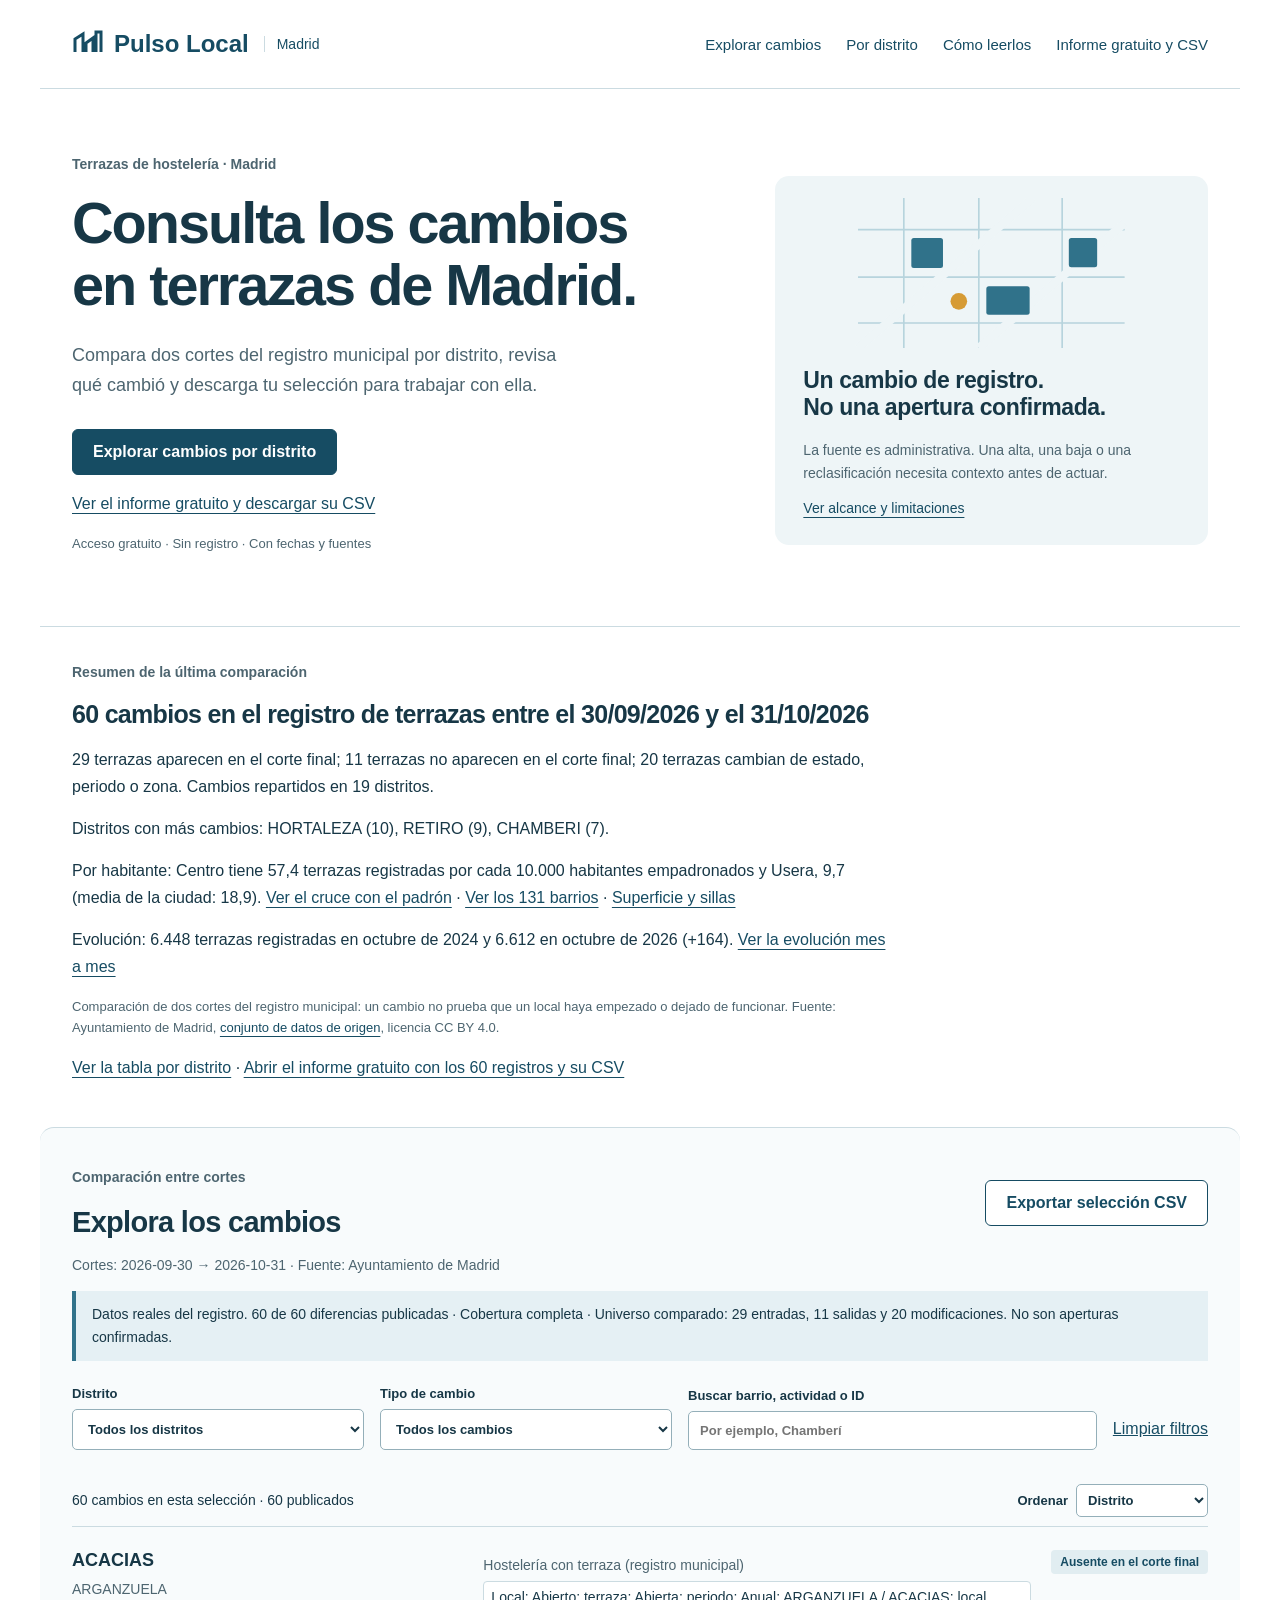
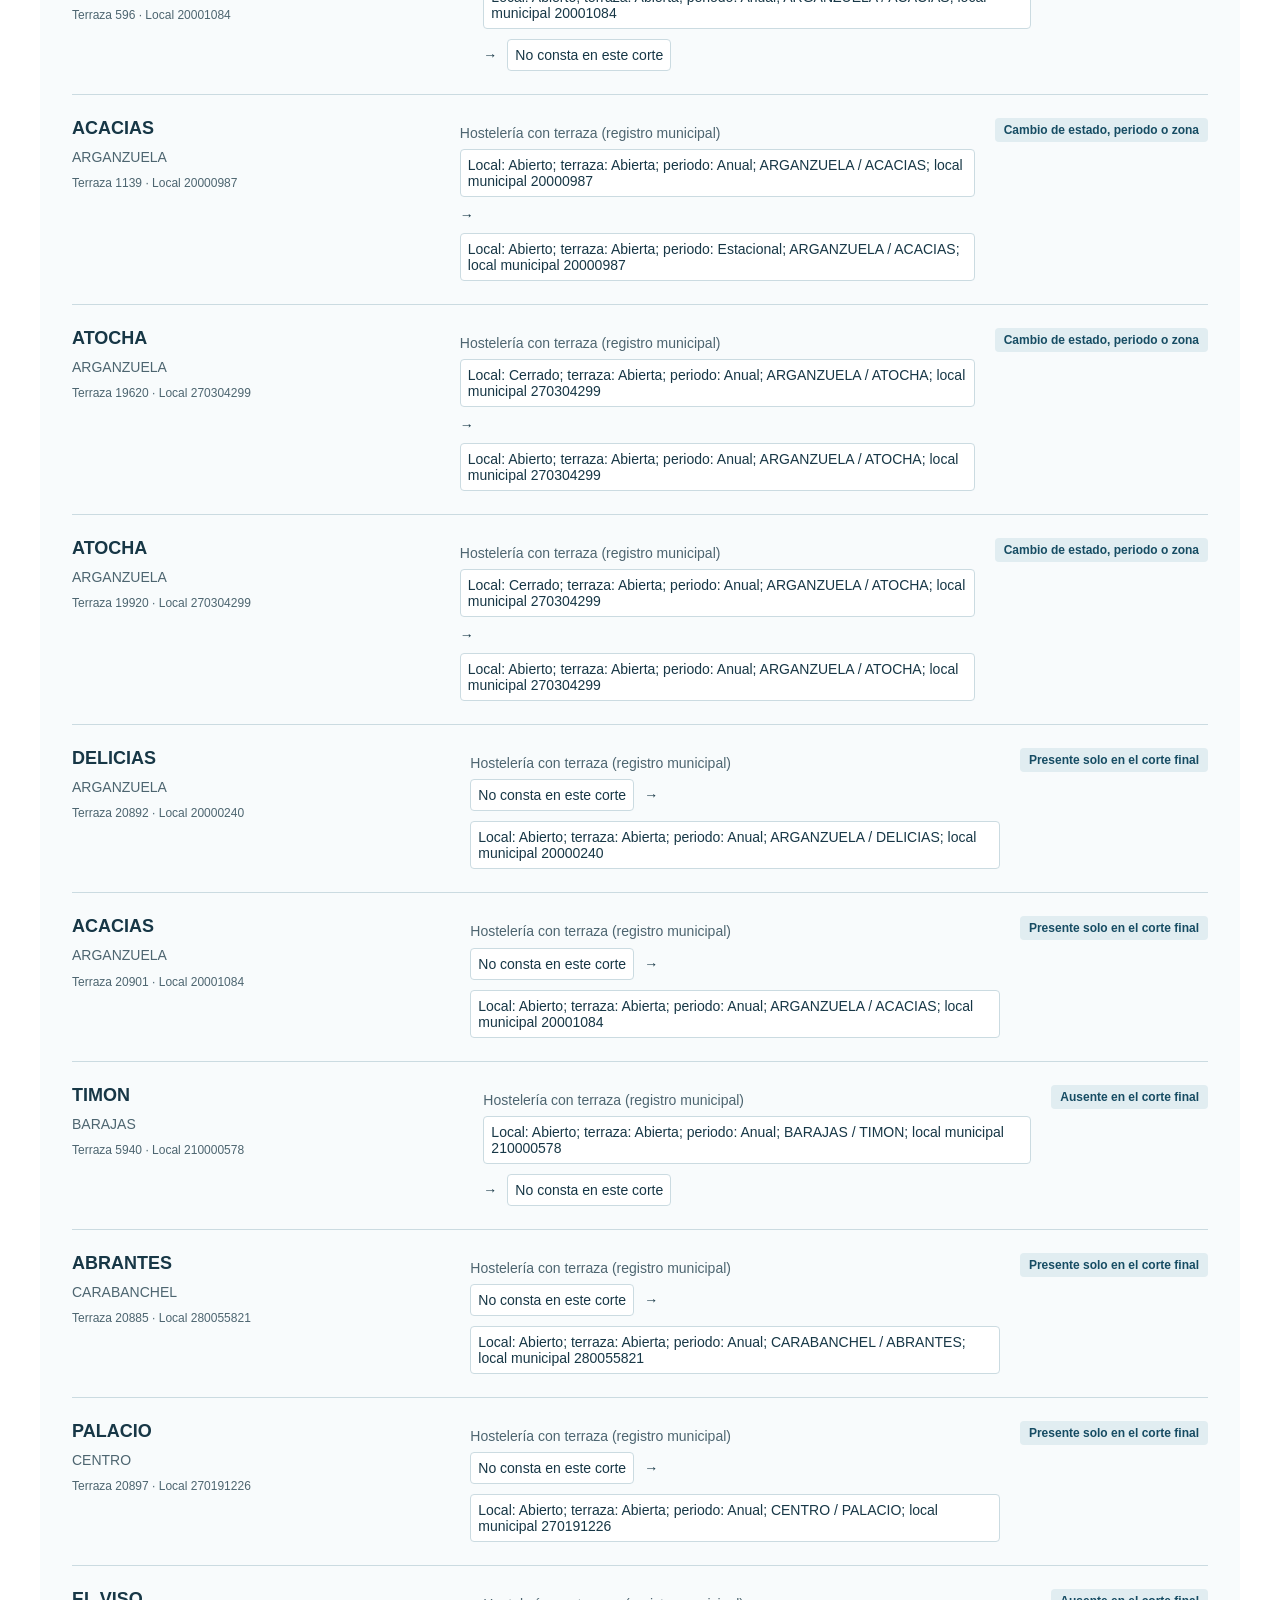
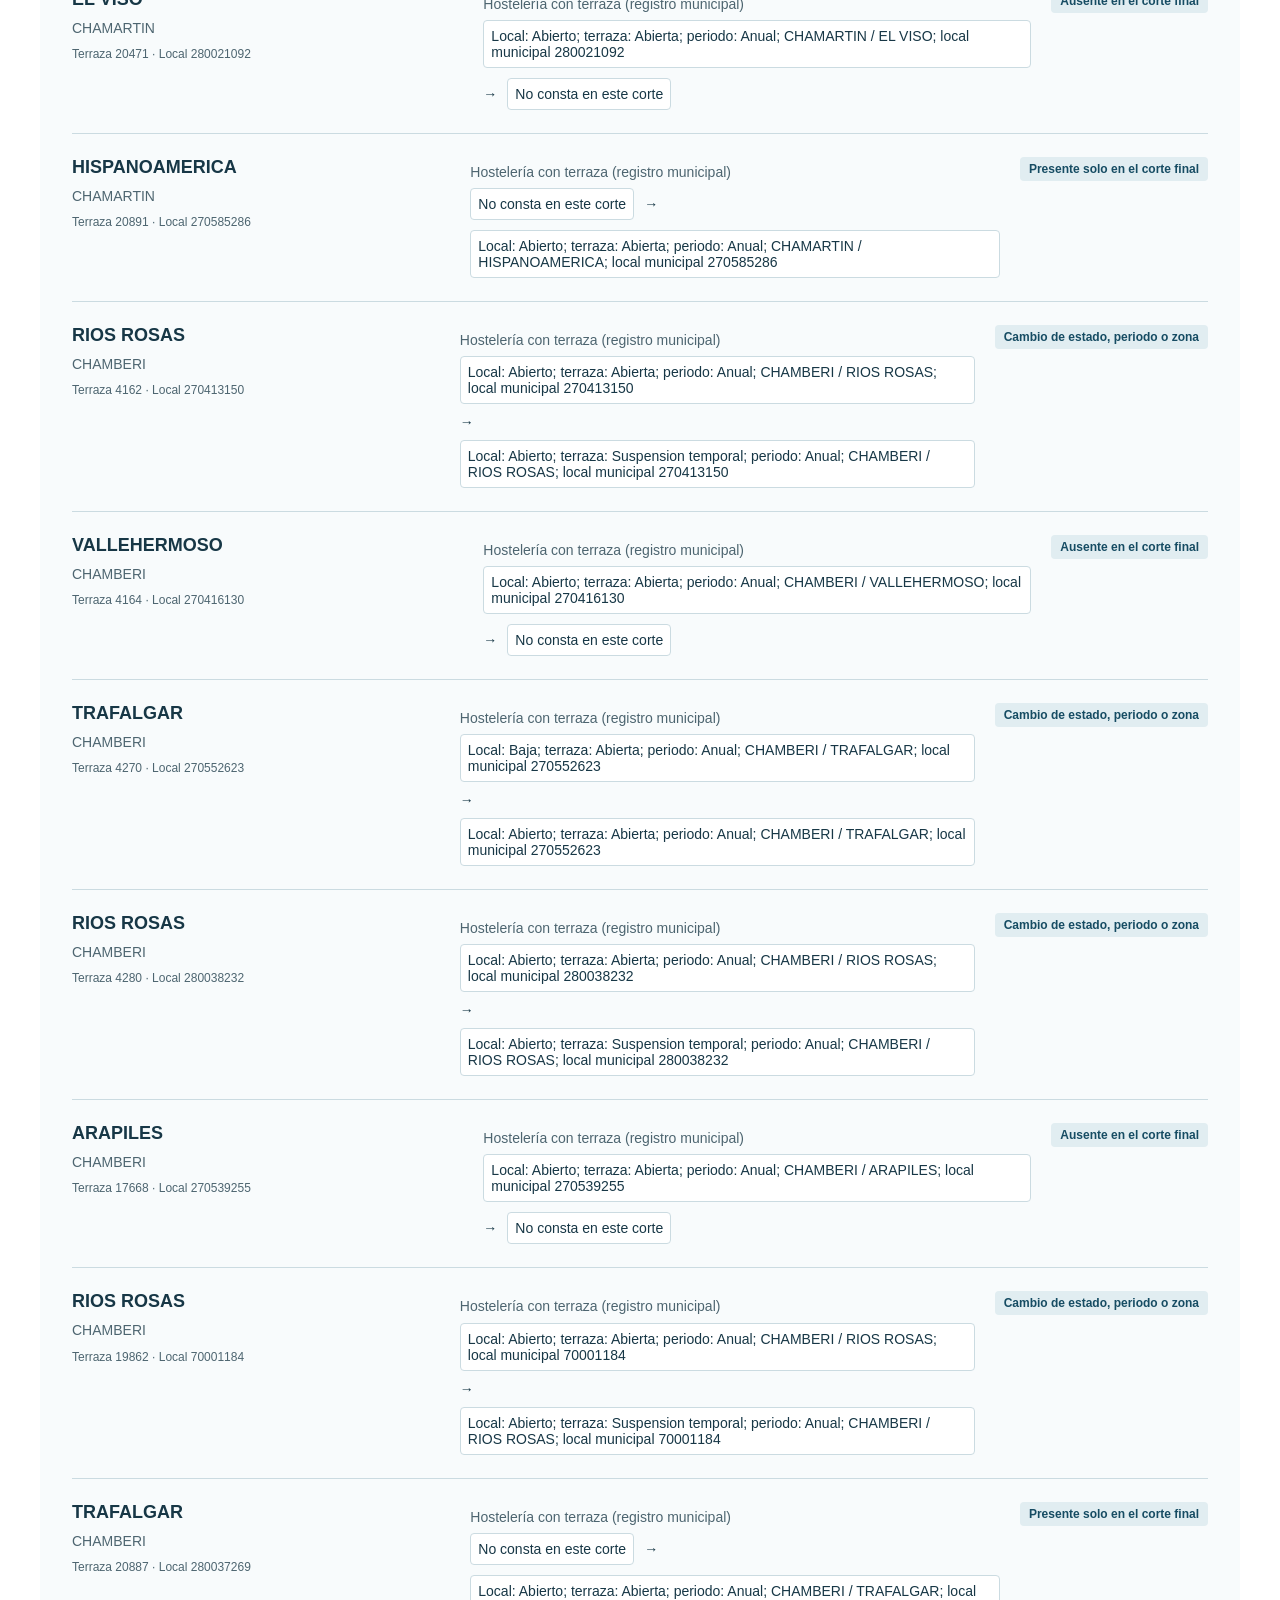
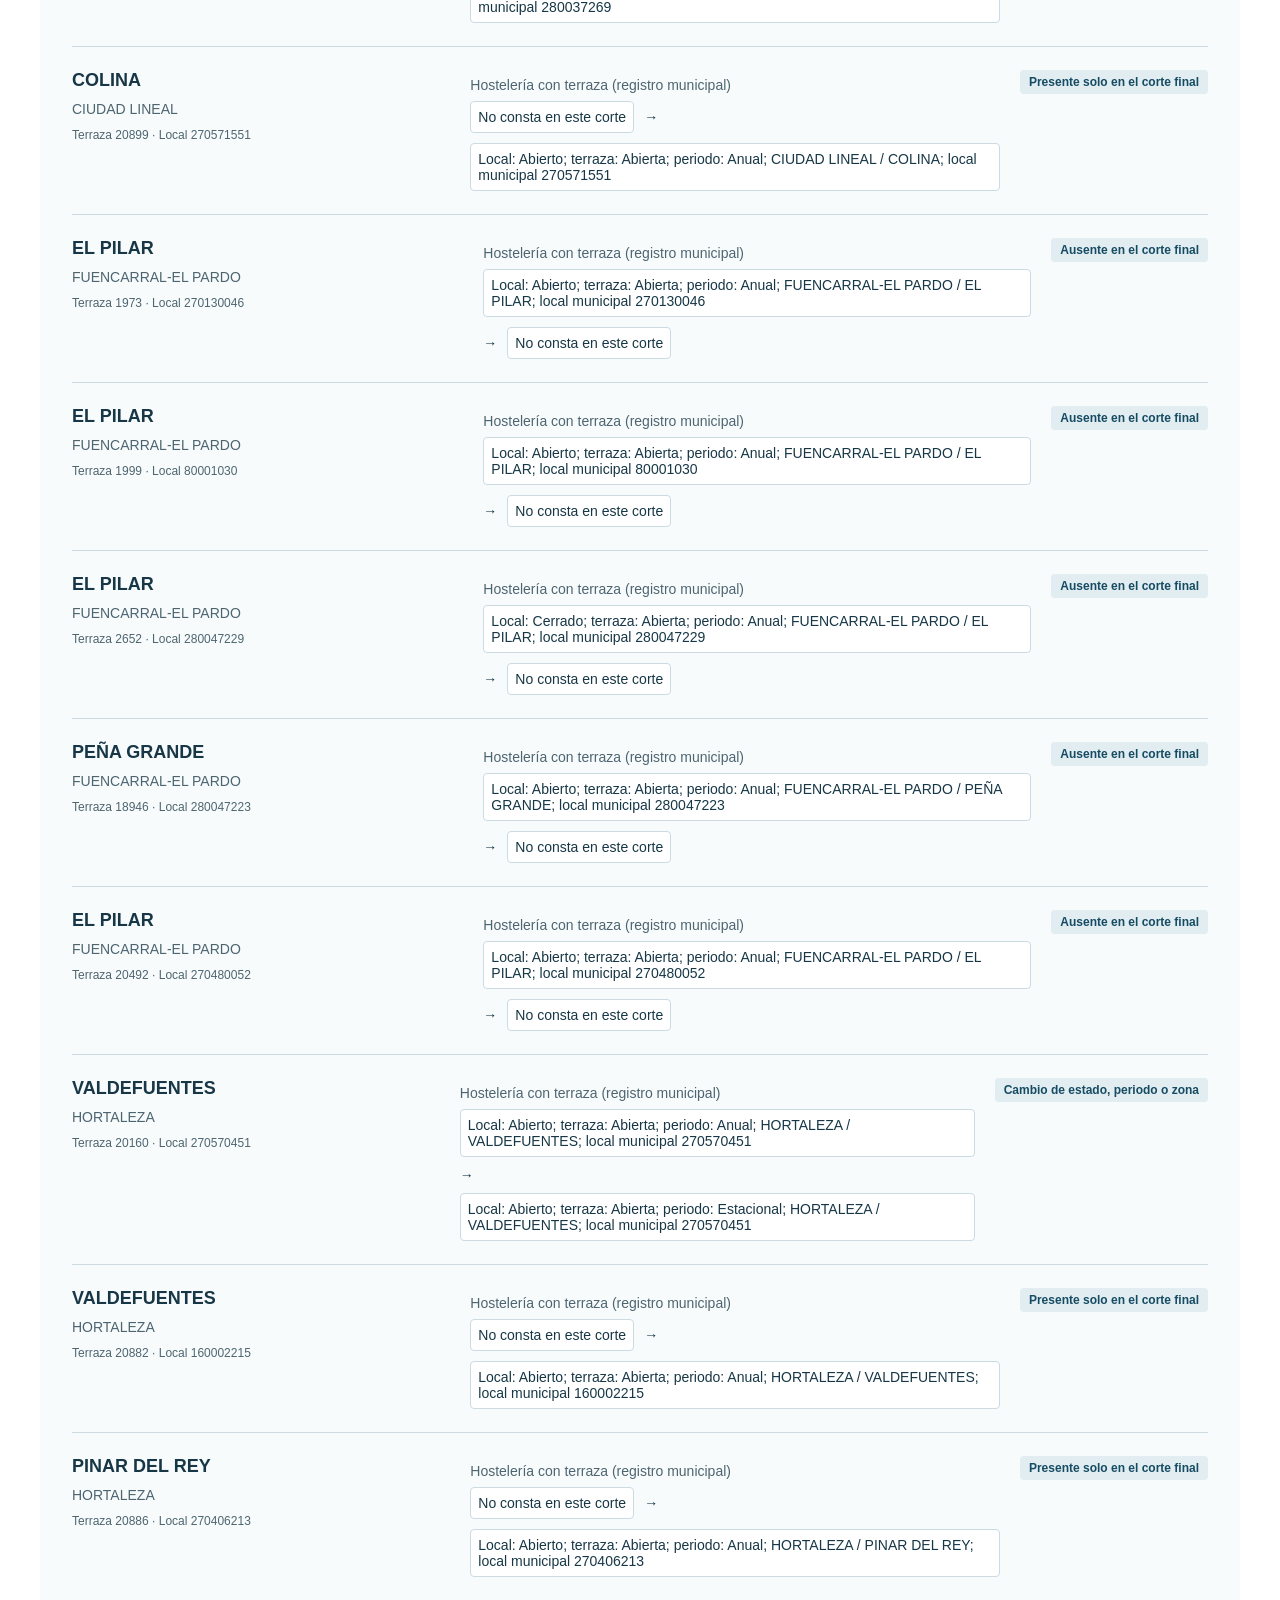
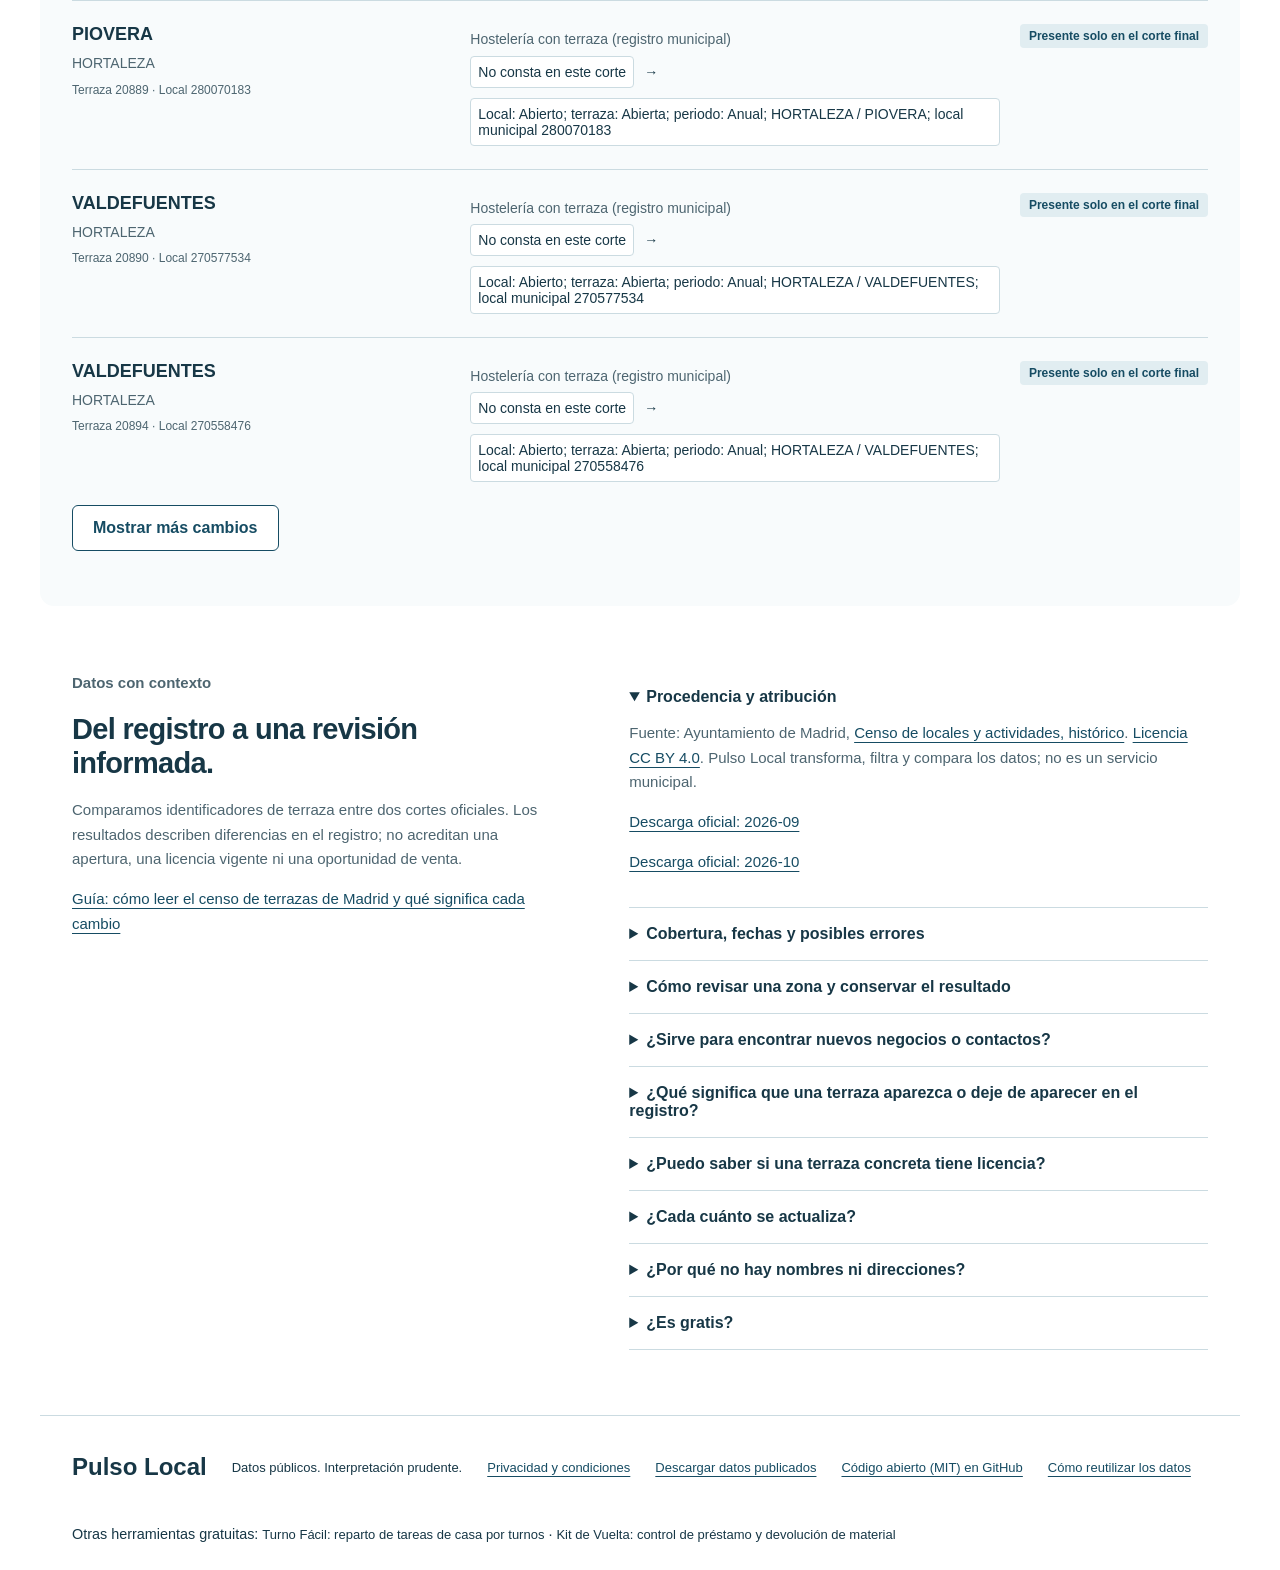
==== commit 4c5132c9: "Guía: cómo reutilizar los datos de Pulso" ====
--- a/index.html
+++ b/index.html
@@ -5,7 +5,7 @@
 <section id="resumen" class="summary" aria-labelledby="resumen-titulo"><p class="edition">Resumen de la última comparación</p><h2 id="resumen-titulo">60 cambios en el registro de terrazas entre el 30/09/2026 y el 31/10/2026</h2><p>29 terrazas aparecen en el corte final; 11 terrazas no aparecen en el corte final; 20 terrazas cambian de estado, periodo o zona. Cambios repartidos en 19 distritos.</p><p>Distritos con más cambios: HORTALEZA (10), RETIRO (9), CHAMBERI (7).</p><p>Por habitante: Centro tiene 57,4 terrazas registradas por cada 10.000 habitantes empadronados y Usera, 9,7 (media de la ciudad: 18,9). <a href="terrazas-madrid-por-distrito#por-habitante">Ver el cruce con el padrón</a> · <a href="terrazas-madrid-por-barrio">Ver los 131 barrios</a> · <a href="superficie-terrazas-madrid">Superficie y sillas</a></p><p>Evolución: 6.448 terrazas registradas en octubre de 2024 y 6.612 en octubre de 2026 (+164). <a href="evolucion-terrazas-madrid">Ver la evolución mes a mes</a></p><p class="small">Comparación de dos cortes del registro municipal: un cambio no prueba que un local haya empezado o dejado de funcionar. Fuente: Ayuntamiento de Madrid, <a href="https://datos.madrid.es/dataset/209548-0-censo-locales-historico">conjunto de datos de origen</a>, licencia CC BY 4.0.</p><p><a href="terrazas-madrid-por-distrito">Ver la tabla por distrito</a> · <a href="muestra">Abrir el informe gratuito con los 60 registros y su CSV</a></p></section>
 <section id="radar" class="radar"><div class="section-head"><div><p class="edition">Comparación entre cortes</p><h2>Explora los cambios</h2></div><button id="export" class="secondary" disabled>Exportar selección CSV</button></div><p id="period" class="period">Cargando fechas y procedencia…</p><p id="notice" class="notice" role="status" aria-live="polite">Consultando el conjunto de datos.</p><div class="filters"><label>Distrito<select id="district"><option value="">Todos los distritos</option></select></label><label>Tipo de cambio<select id="type"><option value="">Todos los cambios</option></select></label><label class="search">Buscar barrio, actividad o ID<input id="search" type="search" placeholder="Por ejemplo, Chamberí" maxlength="120"></label><button id="reset" class="text-button">Limpiar filtros</button></div><div class="results-head"><p id="count" aria-live="polite">Sin resultados todavía</p><label>Ordenar<select id="sort"><option value="district">Distrito</option><option value="type">Tipo de cambio</option><option value="id">ID de terraza</option></select></label></div><div id="results" class="results"></div><button id="more" class="secondary" hidden>Mostrar más cambios</button><noscript><p>Este radar necesita JavaScript. Puedes descargar el <a href="data/radar.json">conjunto de datos</a> y consultar las fuentes del apartado siguiente.</p></noscript></section>
 <section id="metodo" class="method"><div><p class="edition">Datos con contexto</p><h2>Del registro a una revisión informada.</h2><p>Comparamos identificadores de terraza entre dos cortes oficiales. Los resultados describen diferencias en el registro; no acreditan una apertura, una licencia vigente ni una oportunidad de venta.</p><p><a href="como-leer-censo-terrazas-madrid">Guía: cómo leer el censo de terrazas de Madrid y qué significa cada cambio</a></p></div><div><details open><summary>Procedencia y atribución</summary><p>Fuente: Ayuntamiento de Madrid, <a href="https://datos.madrid.es/dataset/209548-0-censo-locales-historico">Censo de locales y actividades, histórico</a>. <a href="https://creativecommons.org/licenses/by/4.0/deed.es">Licencia CC BY 4.0</a>. Pulso Local transforma, filtra y compara los datos; no es un servicio municipal.</p><div id="sources"></div></details><details><summary>Cobertura, fechas y posibles errores</summary><p id="coverage">El registro puede contener inconsistencias y correcciones retrospectivas. La fecha del corte no equivale a la fecha del cambio real. Una ausencia puede responder a cambios de clasificación.</p><p>No se muestran nombres de titulares, teléfonos, correos ni direcciones exactas. Los identificadores sirven para revisar la fuente, no para identificar personas.</p></details><details><summary>Cómo revisar una zona y conservar el resultado</summary><ol><li>Comprueba las fechas de los dos cortes y selecciona tu distrito.</li><li>Revisa el tipo de cambio y los estados anterior y posterior. Busca el identificador en la descarga oficial cuando necesites contrastarlo.</li><li>Exporta la selección CSV para tu hoja de cálculo. Para una lectura sin filtros, abre el <a href="muestra">informe gratuito con procedencia y límites</a>.</li></ol></details><details><summary>¿Sirve para encontrar nuevos negocios o contactos?</summary><p>No es un listado de aperturas ni de potenciales clientes. Sirve como punto de partida para estudiar diferencias administrativas. No contiene contactos ni direcciones exactas; comprueba cada caso antes de sacar conclusiones.</p></details><details><summary>¿Qué significa que una terraza aparezca o deje de aparecer en el registro?</summary><p>Que su identificador está en el corte final y no en el inicial, o al revés. Es una diferencia entre dos versiones del registro municipal: puede responder a una tramitación, a una corrección de datos o a una reclasificación. No demuestra que un local haya empezado o dejado de funcionar. <a href="como-leer-censo-terrazas-madrid">Lee la guía completa sobre cómo leer el censo de terrazas</a>.</p></details><details><summary>¿Puedo saber si una terraza concreta tiene licencia?</summary><p>Esta herramienta no lo dice: solo compara dos cortes del registro y no comprueba licencias ni su vigencia. Para un caso concreto, consulta la sede electrónica del Ayuntamiento de Madrid o la junta municipal del distrito, y el <a href="https://datos.madrid.es/dataset/209548-0-censo-locales-historico">conjunto de datos de origen</a>. Esta información no es asesoramiento legal. Más detalle en la <a href="como-leer-censo-terrazas-madrid">guía del censo de terrazas</a>.</p></details><details><summary>¿Cada cuánto se actualiza?</summary><p>La comparación se sustituye cuando se publica una nueva comparación; las fechas de los dos cortes usados aparecen en el resumen y en el radar. No es un registro en tiempo real ni refleja la fecha real de cada cambio. Si necesitas un dato vigente, consulta la fuente municipal.</p></details><details><summary>¿Por qué no hay nombres ni direcciones?</summary><p>Porque no hacen falta para estudiar diferencias en el registro y pueden identificar a personas. Pulso Local solo publica identificadores administrativos, distrito, barrio y actividad; no incluye rótulos, titulares, contactos, direcciones exactas ni coordenadas.</p></details><details><summary>¿Es gratis?</summary><p>El radar, la tabla por distrito y el informe son gratuitos y no requieren cuenta.</p></details></div></section></main>
-<footer><div class="brand">Pulso Local</div><p>Datos públicos. Interpretación prudente.</p><a href="legal">Privacidad y condiciones</a><a href="data/radar.json" download>Descargar datos publicados</a><a href="https://github.com/paniset/pulso-datos-abiertos">Código abierto (MIT) en GitHub</a><nav class="otras" aria-label="Otras herramientas gratuitas">Otras herramientas gratuitas: <a href="https://paniset.github.io/turno-facil/">Turno Fácil: reparto de tareas de casa por turnos</a> · <a href="https://paniset.github.io/kit-de-vuelta/">Kit de Vuelta: control de préstamo y devolución de material</a></nav></footer></body></html>
+<footer><div class="brand">Pulso Local</div><p>Datos públicos. Interpretación prudente.</p><a href="legal">Privacidad y condiciones</a><a href="data/radar.json" download>Descargar datos publicados</a><a href="https://github.com/paniset/pulso-datos-abiertos">Código abierto (MIT) en GitHub</a><a href="https://paniset.github.io/pulso-valencia/reutilizar-datos">Cómo reutilizar los datos</a><nav class="otras" aria-label="Otras herramientas gratuitas">Otras herramientas gratuitas: <a href="https://paniset.github.io/turno-facil/">Turno Fácil: reparto de tareas de casa por turnos</a> · <a href="https://paniset.github.io/kit-de-vuelta/">Kit de Vuelta: control de préstamo y devolución de material</a></nav></footer></body></html>
 
 
 
